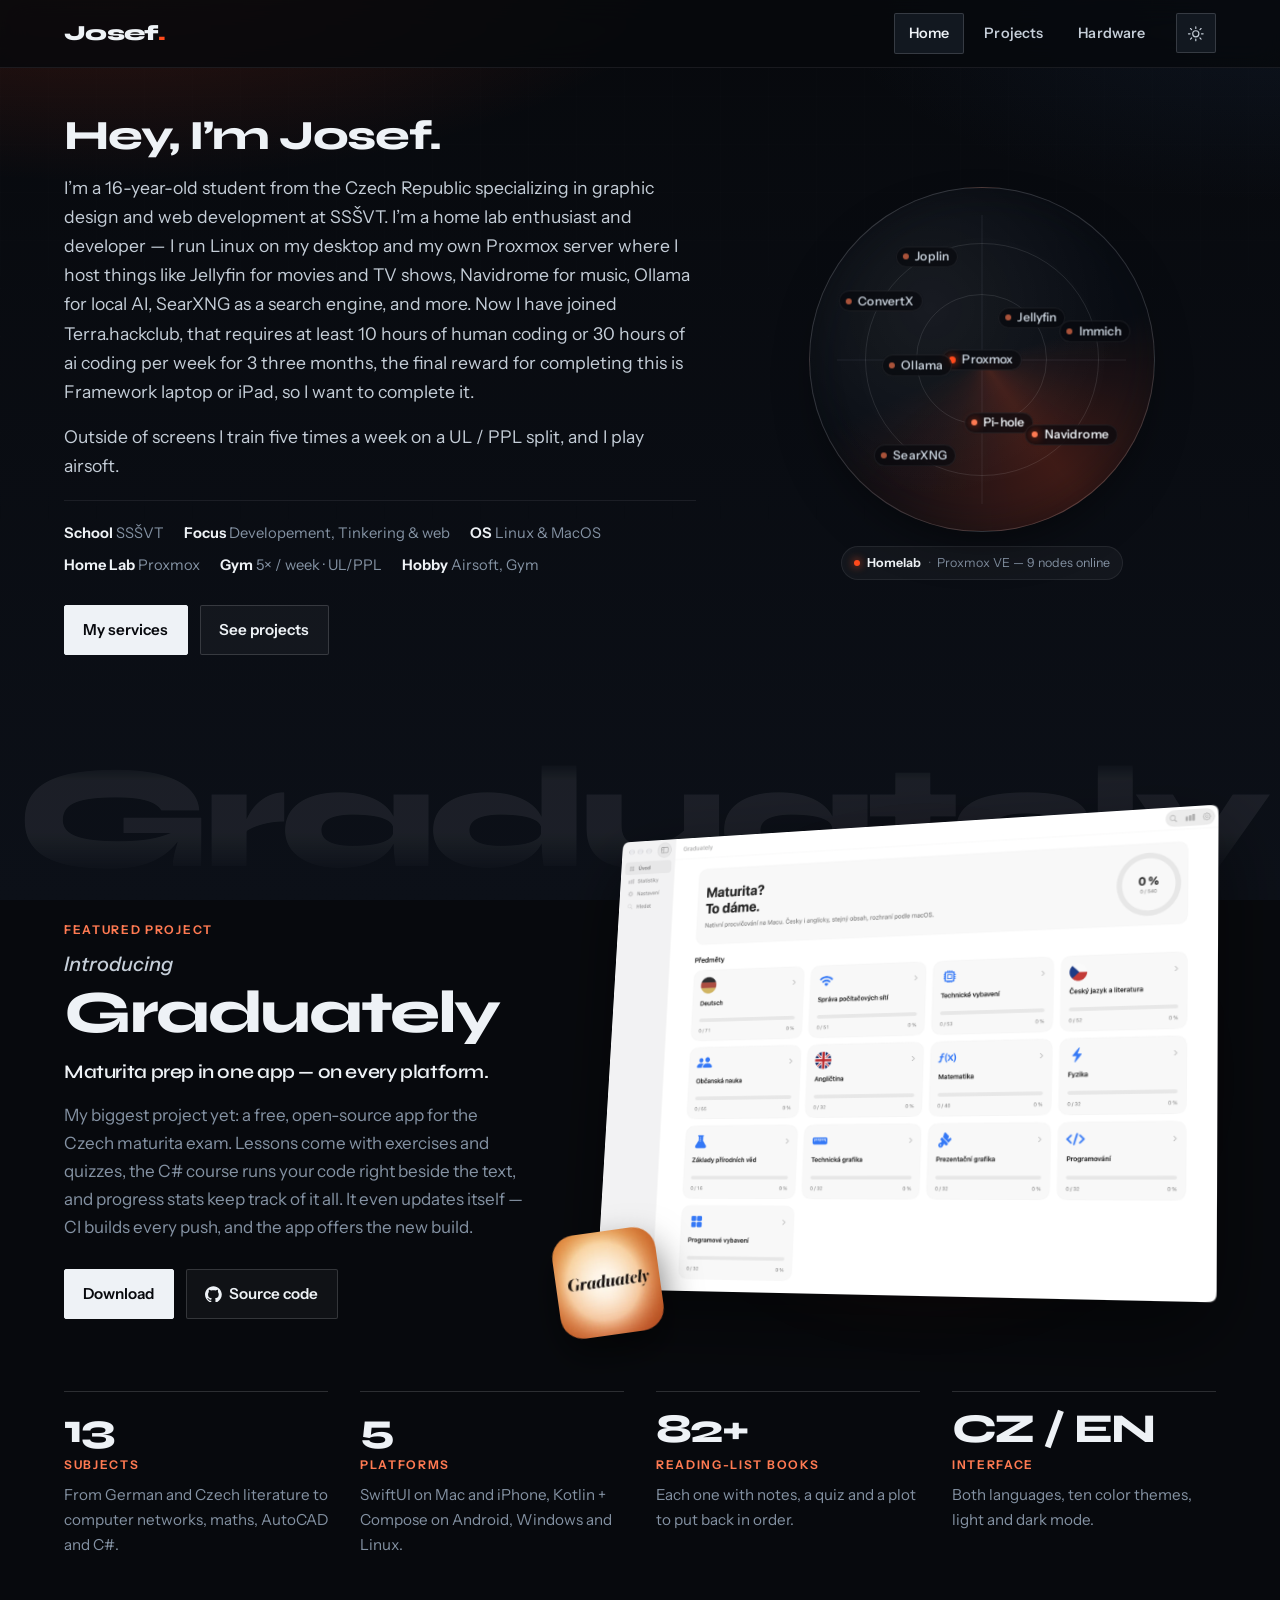
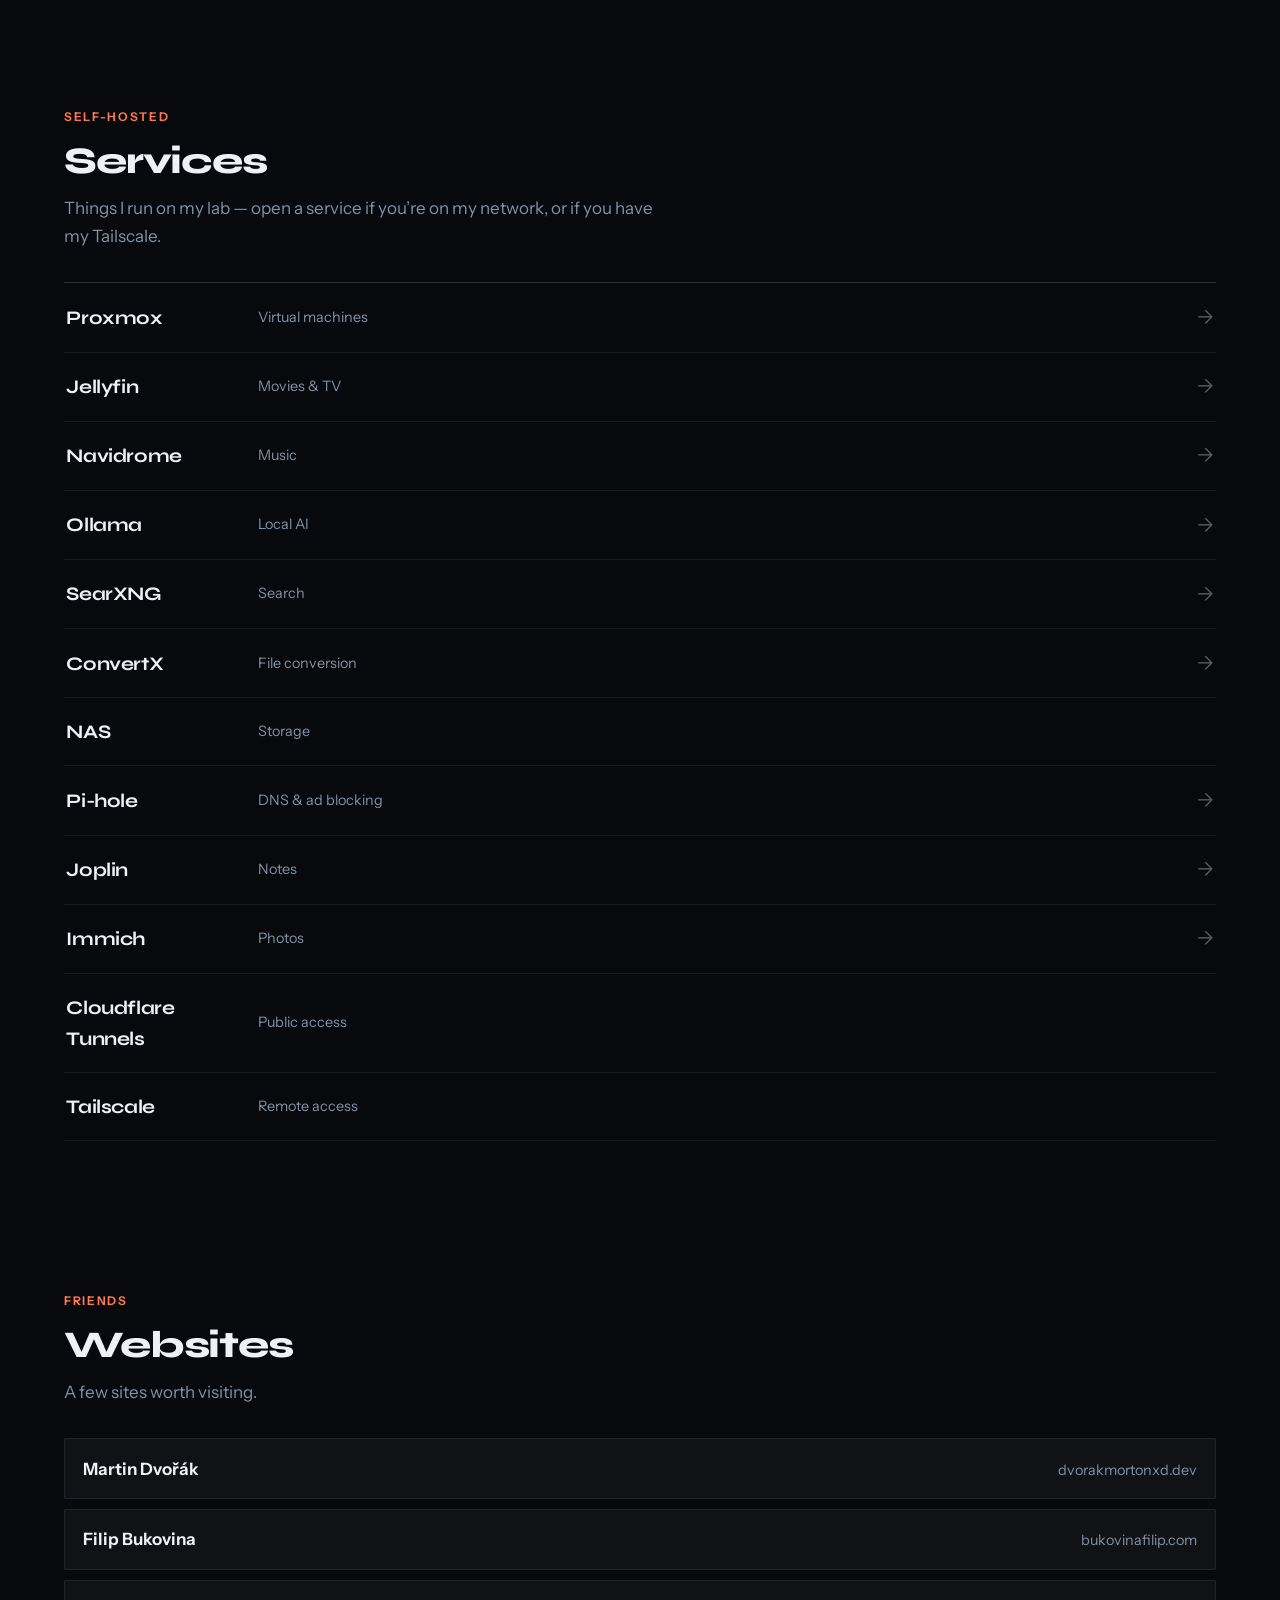
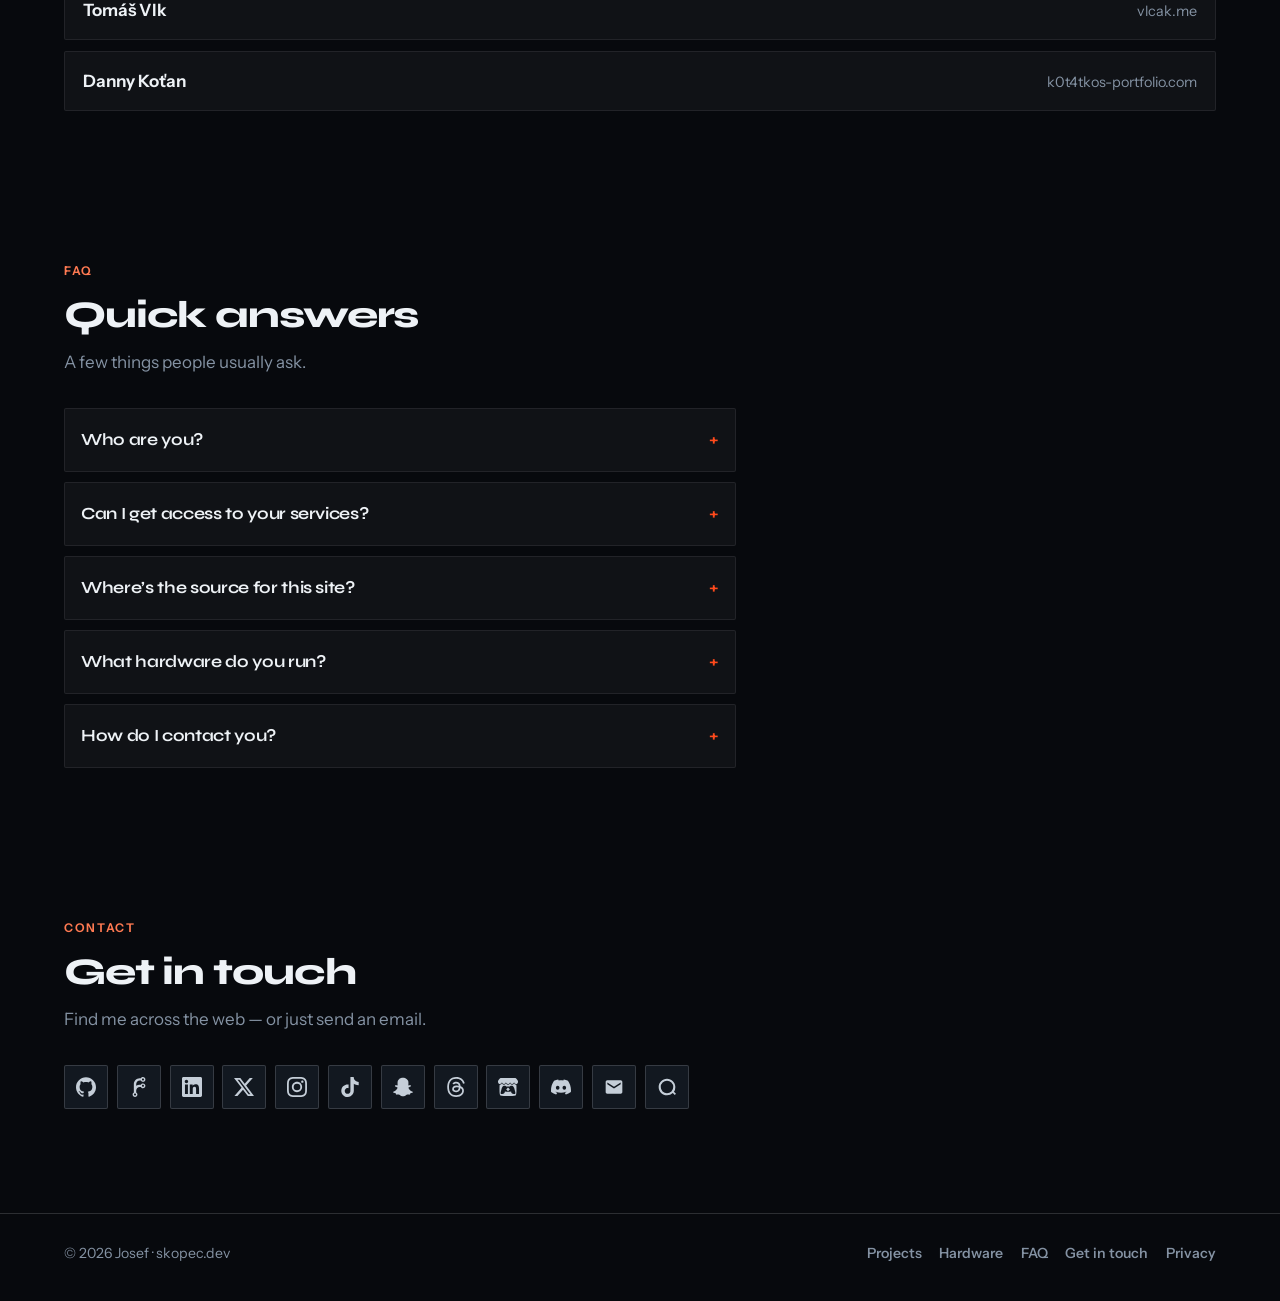
==== index.html @ 61afead1 "Add photos of the main PC and Proxmox server to the Hardware page. Co-authored-by: Cursor <cursorage" ====
<!DOCTYPE html>
<html lang="cs">
<head>
  <meta charset="UTF-8">
  <meta name="viewport" content="width=device-width, initial-scale=1.0">
  <meta name="description" content="Josef Skopec — 16-year-old student from the Czech Republic. Graphic design, web development, and a Proxmox home lab.">
  <title>Josef — portfolio &amp; home lab · skopec.dev</title>
  <link rel="canonical" href="https://skopec.dev/">
  <meta property="og:title" content="Josef — portfolio &amp; home lab">
  <meta property="og:description" content="Student designer &amp; developer from the Czech Republic. Projects, hardware, and self-hosted services.">
  <meta property="og:type" content="website">
  <meta property="og:url" content="https://skopec.dev/">
  <meta property="og:image" content="https://skopec.dev/og-image.jpg">
  <meta property="og:image:alt" content="Josef. — skopec.dev">
  <meta property="og:site_name" content="skopec.dev">
  <meta name="twitter:card" content="summary_large_image">
  <meta name="twitter:title" content="Josef — portfolio &amp; home lab">
  <meta name="twitter:description" content="Student designer &amp; developer from the Czech Republic. Projects, hardware, and self-hosted services.">
  <meta name="twitter:image" content="https://skopec.dev/og-image.jpg">
  <link rel="preconnect" href="https://fonts.googleapis.com">
  <link rel="preconnect" href="https://fonts.gstatic.com" crossorigin>
  <link href="https://fonts.googleapis.com/css2?family=Instrument+Sans:ital,wght@0,400..700;1,400..700&family=Syne:wght@500..800&display=swap" rel="stylesheet">
  <link rel="icon" href="favicon.svg" type="image/svg+xml">
  <link rel="icon" href="favicon-32.png" sizes="32x32" type="image/png">
  <link rel="apple-touch-icon" href="apple-touch-icon.png">
  <meta name="theme-color" content="#07090d">
  <script>
    (function () {
      try {
        document.documentElement.dataset.theme =
          localStorage.getItem("theme") === "light" ? "light" : "dark";
      } catch (error) {
        document.documentElement.dataset.theme = "dark";
      }
    })();
  </script>
  <link rel="stylesheet" href="style.css?v=20261023">
  <script type="application/ld+json">
  {
    "@context": "https://schema.org",
    "@type": "Person",
    "name": "Josef Skopec",
    "url": "https://skopec.dev/",
    "email": "mailto:josef@skopec.dev",
    "jobTitle": "Student — graphic design & web development",
    "affiliation": {
      "@type": "EducationalOrganization",
      "name": "SSŠVT"
    },
    "address": {
      "@type": "PostalAddress",
      "addressCountry": "CZ"
    },
    "sameAs": [
      "https://github.com/pepaskopec-blip",
      "https://www.linkedin.com/in/josef-skopec-69380234b/",
      "https://x.com/ishoot4fun11",
      "https://www.instagram.com/skopcaak1",
      "https://www.tiktok.com/@skopcaak_1",
      "https://www.threads.com/@skopcaak1",
      "https://itch.io/profile/skopcaak",
      "https://quipee.me/u/skopcaak_1"
    ]
  }
  </script>
  <script type="application/ld+json">
  {
    "@context": "https://schema.org",
    "@type": "FAQPage",
    "mainEntity": [
      {
        "@type": "Question",
        "name": "Who are you?",
        "acceptedAnswer": {
          "@type": "Answer",
          "text": "Josef — a 16-year-old student at SSŠVT in the Czech Republic, into graphic design, web development, and home labbing."
        }
      },
      {
        "@type": "Question",
        "name": "Can I get access to your services?",
        "acceptedAnswer": {
          "@type": "Answer",
          "text": "Most *.skopec.dev services are private. If you know me, ask — otherwise they are not open to the public."
        }
      },
      {
        "@type": "Question",
        "name": "Where is the source for this site?",
        "acceptedAnswer": {
          "@type": "Answer",
          "text": "On GitHub: pepaskopec-blip/skopec.dev."
        }
      },
      {
        "@type": "Question",
        "name": "What hardware do you run?",
        "acceptedAnswer": {
          "@type": "Answer",
          "text": "Desktop, MacBook Air M5, a Proxmox Xeon box, and a Redmi Note 11 Pro 5G — full specs on the Hardware page."
        }
      },
      {
        "@type": "Question",
        "name": "How do I contact you?",
        "acceptedAnswer": {
          "@type": "Answer",
          "text": "Email josef@skopec.dev, or use Discord (ishootn4fun) and the other links in Get in touch."
        }
      }
    ]
  }
  </script>
  <script type="application/ld+json">
  {
    "@context": "https://schema.org",
    "@type": "WebSite",
    "name": "skopec.dev",
    "url": "https://skopec.dev/",
    "description": "Josef Skopec — student portfolio: graphic design, web development, and a Proxmox home lab.",
    "inLanguage": "en",
    "author": {
      "@type": "Person",
      "name": "Josef Skopec",
      "url": "https://skopec.dev/"
    }
  }
  </script>
</head>
<body>
  <a class="skip-link" href="#main">Skip to content</a>

  <header class="site-header">
    <div class="nav-inner">
      <a class="brand" href="index.html">Josef<span>.</span></a>
      <ul class="nav-links" id="site-nav">
        <li><a href="index.html" aria-current="page">Home</a></li>
        <li><a href="projects.html">Projects</a></li>
        <li><a href="hardware.html">Hardware</a></li>
      </ul>
      <div class="nav-actions">
        <button class="theme-toggle" type="button" aria-label="Switch to light mode" aria-pressed="false" title="Toggle theme">
          <svg class="icon-sun" viewBox="0 0 24 24" aria-hidden="true">
            <circle cx="12" cy="12" r="4.2"></circle>
            <path d="M12 2.6v2.2M12 19.2v2.2M4.2 12H2M22 12h-2.2M6.3 6.3 4.8 4.8M19.2 19.2l-1.5-1.5M17.7 6.3l1.5-1.5M4.8 19.2l1.5-1.5"></path>
          </svg>
          <svg class="icon-moon" viewBox="0 0 24 24" aria-hidden="true">
            <path d="M20.5 14.3A8.6 8.6 0 0 1 9.7 3.5a8.6 8.6 0 1 0 10.8 10.8Z"></path>
          </svg>
        </button>
        <button class="nav-toggle" type="button" aria-expanded="false" aria-controls="site-nav" aria-label="Open menu">
          <span></span><span></span><span></span>
        </button>
      </div>
    </div>
  </header>

  <main id="main" class="page">
    <section class="hero wrap" id="about" aria-labelledby="about-title">
      <div class="hero-content">
        <h1 id="about-title" class="hero-about-title">Hey, I’m Josef.</h1>
        <p class="about-text">
          I’m a 16-year-old student from the Czech Republic specializing in graphic design and web development at SSŠVT.
          I’m a home lab enthusiast and developer — I run Linux on my desktop and my own Proxmox server where I host things like Jellyfin for movies and TV shows,
          Navidrome for music, Ollama for local AI, SearXNG as a search engine, and more. Now I have joined Terra.hackclub, that requires at least 10 hours of human coding or 30 hours of ai coding per week for 3 three months, the final reward for completing this is Framework laptop or iPad, so I want to complete it.
        </p>
        <p class="about-text">
          Outside of screens I train five times a week on a UL / PPL split, and I play airsoft.
        </p>
        <div class="meta-row">
          <span><strong>School</strong> SSŠVT</span>
          <span><strong>Focus</strong> Developement, Tinkering &amp; web</span>
          <span><strong>OS</strong> Linux & MacOS</span>
          <span><strong>Home Lab</strong> Proxmox</span>
          <span><strong>Gym</strong> 5× / week · UL/PPL</span>
          <span><strong>Hobby</strong> Airsoft, Gym</span>
        </div>
        <div class="hero-actions">
          <a class="btn btn-primary" href="#services">My services</a>
          <a class="btn btn-ghost" href="projects.html">See projects</a>
        </div>
      </div>
      <div class="hero-radar-wrap">
        <div class="hero-radar" data-radar aria-label="Homelab services radar">
          <div class="hero-radar-rings" aria-hidden="true">
            <span></span>
            <span></span>
          </div>
          <a class="radar-node radar-node-core" style="--x: 50%; --y: 50%;" href="https://10.0.0.200:8006" target="_blank" rel="noopener noreferrer"
             data-name="Proxmox" data-role="Virtual machines · 10.0.0.200">
            <span class="radar-dot"></span>
            <span class="radar-label">Proxmox</span>
          </a>
          <a class="radar-node" style="--x: 64.6%; --y: 37.8%;" href="https://jelly.skopec.dev" target="_blank" rel="noopener noreferrer"
             data-name="Jellyfin" data-role="Movies &amp; TV · jelly.skopec.dev">
            <span class="radar-dot"></span>
            <span class="radar-label">Jellyfin</span>
          </a>
          <a class="radar-node" style="--x: 31.1%; --y: 51.7%;" href="http://10.0.0.106:3000" target="_blank" rel="noopener noreferrer"
             data-name="Ollama" data-role="Local AI · 10.0.0.106:3000">
            <span class="radar-dot"></span>
            <span class="radar-label">Ollama</span>
          </a>
          <a class="radar-node" style="--x: 54.9%; --y: 68.4%;" href="http://10.0.0.100/admin" target="_blank" rel="noopener noreferrer"
             data-name="Pi-hole" data-role="DNS &amp; ad blocking · 10.0.0.100">
            <span class="radar-dot"></span>
            <span class="radar-label">Pi-hole</span>
          </a>
          <a class="radar-node" style="--x: 34%; --y: 20%;" href="http://10.0.0.111:22300" target="_blank" rel="noopener noreferrer"
             data-name="Joplin" data-role="Notes · 10.0.0.111:22300">
            <span class="radar-dot"></span>
            <span class="radar-label">Joplin</span>
          </a>
          <a class="radar-node" style="--x: 83%; --y: 41.8%;" href="http://10.0.0.109:2283" target="_blank" rel="noopener noreferrer"
             data-name="Immich" data-role="Photos · 10.0.0.109:2283">
            <span class="radar-dot"></span>
            <span class="radar-label">Immich</span>
          </a>
          <a class="radar-node" style="--x: 76%; --y: 71.9%;" href="http://10.0.0.103:4533" target="_blank" rel="noopener noreferrer"
             data-name="Navidrome" data-role="Music · 10.0.0.103:4533">
            <span class="radar-dot"></span>
            <span class="radar-label">Navidrome</span>
          </a>
          <a class="radar-node" style="--x: 30.5%; --y: 77.9%;" href="http://10.0.0.104:8080" target="_blank" rel="noopener noreferrer"
             data-name="SearXNG" data-role="Search · 10.0.0.104:8080">
            <span class="radar-dot"></span>
            <span class="radar-label">SearXNG</span>
          </a>
          <a class="radar-node" style="--x: 20.6%; --y: 33%;" href="http://10.0.0.107:3000" target="_blank" rel="noopener noreferrer"
             data-name="ConvertX" data-role="File conversion · 10.0.0.107:3000">
            <span class="radar-dot"></span>
            <span class="radar-label">ConvertX</span>
          </a>
        </div>
        <div class="radar-hud" data-radar-hud aria-live="polite">
          <span class="radar-hud-dot" aria-hidden="true"></span>
          <span class="radar-hud-name" data-radar-name>Homelab</span>
          <span class="radar-hud-sep" aria-hidden="true">·</span>
          <span class="radar-hud-role" data-radar-role>Proxmox VE — 9 nodes online</span>
        </div>
      </div>
    </section>

    <section class="section feature" id="graduately" aria-labelledby="graduately-title">
      <div class="wrap reveal">
        <p class="feature-backdrop" aria-hidden="true">Graduately</p>
        <div class="feature-grid">
          <div class="feature-copy">
            <p class="section-label">Featured project</p>
            <h2 id="graduately-title" class="feature-title">
              <span class="feature-kicker">Introducing</span>
              Graduately
            </h2>
            <p class="feature-tagline">Maturita prep in one app — on every platform.</p>
            <p class="feature-text">
              My biggest project yet: a free, open-source app for the Czech maturita exam. Lessons come with exercises and quizzes,
              the C# course runs your code right beside the text, and progress stats keep track of it all.
              It even updates itself — CI builds every push, and the app offers the new build.
            </p>
            <div class="feature-actions">
              <a class="btn btn-primary" href="https://github.com/pepaskopec-blip/Graduately#install" target="_blank" rel="noopener noreferrer">Download</a>
              <a class="btn btn-ghost" href="https://github.com/pepaskopec-blip/Graduately" target="_blank" rel="noopener noreferrer">
                <svg viewBox="0 0 24 24" aria-hidden="true"><path d="M12 .297c-6.63 0-12 5.373-12 12 0 5.303 3.438 9.8 8.205 11.385.6.113.82-.258.82-.577 0-.285-.01-1.04-.015-2.04-3.338.724-4.042-1.61-4.042-1.61C4.422 18.07 3.633 17.7 3.633 17.7c-1.087-.744.084-.729.084-.729 1.205.084 1.838 1.236 1.838 1.236 1.07 1.835 2.809 1.305 3.495.998.108-.776.417-1.305.76-1.605-2.665-.3-5.466-1.332-5.466-5.93 0-1.31.465-2.38 1.235-3.22-.135-.303-.54-1.523.105-3.176 0 0 1.005-.322 3.3 1.23.96-.267 1.98-.399 3-.405 1.02.006 2.04.138 3 .405 2.28-1.552 3.285-1.23 3.285-1.23.645 1.653.24 2.873.12 3.176.765.84 1.23 1.91 1.23 3.22 0 4.61-2.805 5.625-5.475 5.92.42.36.81 1.096.81 2.22 0 1.606-.015 2.896-.015 3.286 0 .315.21.69.825.57C20.565 22.092 24 17.592 24 12.297c0-6.627-5.373-12-12-12"/></svg>
                Source code
              </a>
            </div>
          </div>
          <div class="feature-media">
            <img class="feature-window" src="graduately-home.webp" width="1600" height="1199" loading="lazy" decoding="async"
              alt="The Graduately welcome screen on a Mac, with overall progress and the grid of subjects.">
            <img class="feature-icon" src="graduately-icon.webp" width="256" height="256" loading="lazy" decoding="async" alt="">
          </div>
        </div>
        <ul class="feature-stats">
          <li>
            <h3><strong>13</strong> subjects</h3>
            <p>From German and Czech literature to computer networks, maths, AutoCAD and C#.</p>
          </li>
          <li>
            <h3><strong>5</strong> platforms</h3>
            <p>SwiftUI on Mac and iPhone, Kotlin + Compose on Android, Windows and Linux.</p>
          </li>
          <li>
            <h3><strong>82+</strong> reading-list books</h3>
            <p>Each one with notes, a quiz and a plot to put back in order.</p>
          </li>
          <li>
            <h3><strong>CZ / EN</strong> interface</h3>
            <p>Both languages, ten color themes, light and dark mode.</p>
          </li>
        </ul>
      </div>
    </section>

    <section class="section" id="services" aria-labelledby="services-title">
      <div class="wrap reveal">
        <p class="section-label">Self-hosted</p>
        <h2 id="services-title">Services</h2>
        <p class="section-lead">Things I run on my lab — open a service if you’re on my network, or if you have my Tailscale.</p>
        <ul class="service-list">
          <li>
            <a href="https://10.0.0.200:8006" target="_blank" rel="noopener noreferrer">
              <span class="service-name">Proxmox</span>
              <span class="service-host">Virtual machines</span>
              <span class="service-arrow" aria-hidden="true">→</span>
            </a>
          </li>
          <li>
            <a href="https://jelly.skopec.dev" target="_blank" rel="noopener noreferrer">
              <span class="service-name">Jellyfin</span>
              <span class="service-host">Movies &amp; TV</span>
              <span class="service-arrow" aria-hidden="true">→</span>
            </a>
          </li>
          <li>
            <a href="http://10.0.0.103:4533" target="_blank" rel="noopener noreferrer">
              <span class="service-name">Navidrome</span>
              <span class="service-host">Music</span>
              <span class="service-arrow" aria-hidden="true">→</span>
            </a>
          </li>
          <li>
            <a href="http://10.0.0.106:3000" target="_blank" rel="noopener noreferrer">
              <span class="service-name">Ollama</span>
              <span class="service-host">Local AI</span>
              <span class="service-arrow" aria-hidden="true">→</span>
            </a>
          </li>
          <li>
            <a href="http://10.0.0.104:8080" target="_blank" rel="noopener noreferrer">
              <span class="service-name">SearXNG</span>
              <span class="service-host">Search</span>
              <span class="service-arrow" aria-hidden="true">→</span>
            </a>
          </li>
          <li>
            <a href="http://10.0.0.107:3000" target="_blank" rel="noopener noreferrer">
              <span class="service-name">ConvertX</span>
              <span class="service-host">File conversion</span>
              <span class="service-arrow" aria-hidden="true">→</span>
            </a>
          </li>
          <li>
            <div class="service-item">
              <span class="service-name">NAS</span>
              <span class="service-host">Storage</span>
            </div>
          </li>
          <li>
            <a href="http://10.0.0.100/admin" target="_blank" rel="noopener noreferrer">
              <span class="service-name">Pi-hole</span>
              <span class="service-host">DNS &amp; ad blocking</span>
              <span class="service-arrow" aria-hidden="true">→</span>
            </a>
          </li>
          <li>
            <a href="http://10.0.0.111:22300" target="_blank" rel="noopener noreferrer">
              <span class="service-name">Joplin</span>
              <span class="service-host">Notes</span>
              <span class="service-arrow" aria-hidden="true">→</span>
            </a>
          </li>
          <li>
            <a href="http://10.0.0.109:2283" target="_blank" rel="noopener noreferrer">
              <span class="service-name">Immich</span>
              <span class="service-host">Photos</span>
              <span class="service-arrow" aria-hidden="true">→</span>
            </a>
          </li>
          <li>
            <div class="service-item">
              <span class="service-name">Cloudflare Tunnels</span>
              <span class="service-host">Public access</span>
            </div>
          </li>
          <li>
            <div class="service-item">
              <span class="service-name">Tailscale</span>
              <span class="service-host">Remote access</span>
            </div>
          </li>
        </ul>
      </div>
    </section>

    <section class="section" id="friends" aria-labelledby="friends-title">
      <div class="wrap reveal">
        <p class="section-label">Friends</p>
        <h2 id="friends-title">Websites</h2>
        <p class="section-lead">A few sites worth visiting.</p>
        <ul class="friend-list">
          <li>
            <a href="https://dvorakmortonxd.dev" target="_blank" rel="noopener noreferrer">
              <span class="friend-name">Martin Dvořák</span>
              <span class="friend-url">dvorakmortonxd.dev</span>
            </a>
          </li>
          <li>
            <a href="https://bukovinafilip.com" target="_blank" rel="noopener noreferrer">
              <span class="friend-name">Filip Bukovina</span>
              <span class="friend-url">bukovinafilip.com</span>
            </a>
          </li>
          <li>
            <a href="https://vlcak.me" target="_blank" rel="noopener noreferrer">
              <span class="friend-name">Tomáš Vlk</span>
              <span class="friend-url">vlcak.me</span>
            </a>
          </li>
          <li>
            <a href="https://k0t4tkos-portfolio.com" target="_blank" rel="noopener noreferrer">
              <span class="friend-name">Danny Koťan</span>
              <span class="friend-url">k0t4tkos-portfolio.com</span>
            </a>
          </li>
        </ul>
      </div>
    </section>

    <section class="section" id="faq" aria-labelledby="faq-title">
      <div class="wrap reveal">
        <p class="section-label">FAQ</p>
        <h2 id="faq-title">Quick answers</h2>
        <p class="section-lead">A few things people usually ask.</p>
        <div class="faq-list">
          <details class="faq-item">
            <summary>Who are you?</summary>
            <p>Josef — a 16-year-old student at SSŠVT in the Czech Republic, into graphic design, web development, and home labbing.</p>
          </details>
          <details class="faq-item">
            <summary>Can I get access to your services?</summary>
            <p>Most *.skopec.dev services are private. If you know me, ask — otherwise they’re not open to the public.</p>
          </details>
          <details class="faq-item">
            <summary>Where’s the source for this site?</summary>
            <p>On GitHub: <a href="https://github.com/pepaskopec-blip/skopec.dev" target="_blank" rel="noopener noreferrer">skopec.dev</a>.</p>
          </details>
          <details class="faq-item">
            <summary>What hardware do you run?</summary>
            <p>Desktop, MacBook Air M5, a Proxmox Xeon box, and a Redmi Note 11 Pro 5G — full specs on the <a href="hardware.html">Hardware</a> page.</p>
          </details>
          <details class="faq-item">
            <summary>How do I contact you?</summary>
            <p>Email <a href="mailto:josef@skopec.dev">josef@skopec.dev</a>, or use Discord (<strong>ishootn4fun</strong>) and the other links in <a href="#connect">Get in touch</a>.</p>
          </details>
        </div>
      </div>
    </section>

    <section class="section" id="connect" aria-labelledby="connect-title">
      <div class="wrap reveal">
        <p class="section-label">Contact</p>
        <h2 id="connect-title">Get in touch</h2>
        <p class="section-lead">Find me across the web — or just send an email.</p>
        <div class="social-row" aria-label="Social links">
          <a class="social-link" href="https://github.com/pepaskopec-blip" target="_blank" rel="noopener noreferrer" aria-label="GitHub" title="GitHub">
            <svg viewBox="0 0 24 24" aria-hidden="true"><path d="M12 .297c-6.63 0-12 5.373-12 12 0 5.303 3.438 9.8 8.205 11.385.6.113.82-.258.82-.577 0-.285-.01-1.04-.015-2.04-3.338.724-4.042-1.61-4.042-1.61C4.422 18.07 3.633 17.7 3.633 17.7c-1.087-.744.084-.729.084-.729 1.205.084 1.838 1.236 1.838 1.236 1.07 1.835 2.809 1.305 3.495.998.108-.776.417-1.305.76-1.605-2.665-.3-5.466-1.332-5.466-5.93 0-1.31.465-2.38 1.235-3.22-.135-.303-.54-1.523.105-3.176 0 0 1.005-.322 3.3 1.23.96-.267 1.98-.399 3-.405 1.02.006 2.04.138 3 .405 2.28-1.552 3.285-1.23 3.285-1.23.645 1.653.24 2.873.12 3.176.765.84 1.23 1.91 1.23 3.22 0 4.61-2.805 5.625-5.475 5.92.42.36.81 1.096.81 2.22 0 1.606-.015 2.896-.015 3.286 0 .315.21.69.825.57C20.565 22.092 24 17.592 24 12.297c0-6.627-5.373-12-12-12"/></svg>
          </a>
          <a class="social-link" href="https://git.dvorakmortonxd.dev/skopcak" target="_blank" rel="noopener noreferrer" aria-label="Forgejo" title="Forgejo">
            <svg viewBox="0 0 24 24" aria-hidden="true"><path d="M16.7773 0c1.6018 0 2.9004 1.2986 2.9004 2.9005s-1.2986 2.9004-2.9004 2.9004c-1.0854 0-2.0315-.596-2.5288-1.4787H12.91c-2.3322 0-4.2272 1.8718-4.2649 4.195l-.0007 2.1175a7.0759 7.0759 0 0 1 4.148-1.4205l.1176-.001 1.3385.0002c.4973-.8827 1.4434-1.4788 2.5288-1.4788 1.6018 0 2.9004 1.2986 2.9004 2.9005s-1.2986 2.9004-2.9004 2.9004c-1.0854 0-2.0315-.596-2.5288-1.4787H12.91c-2.3322 0-4.2272 1.8718-4.2649 4.195l-.0007 2.319c.8827.4973 1.4788 1.4434 1.4788 2.5287 0 1.602-1.2986 2.9005-2.9005 2.9005-1.6018 0-2.9004-1.2986-2.9004-2.9005 0-1.0853.596-2.0314 1.4788-2.5287l-.0002-9.9831c0-3.887 3.1195-7.0453 6.9915-7.108l.1176-.001h1.3385C14.7458.5962 15.692 0 16.7773 0ZM7.2227 19.9052c-.6596 0-1.1943.5347-1.1943 1.1943s.5347 1.1943 1.1943 1.1943 1.1944-.5347 1.1944-1.1943-.5348-1.1943-1.1944-1.1943Zm9.5546-10.4644c-.6596 0-1.1944.5347-1.1944 1.1943s.5348 1.1943 1.1944 1.1943c.6596 0 1.1943-.5347 1.1943-1.1943s-.5347-1.1943-1.1943-1.1943Zm0-7.7346c-.6596 0-1.1944.5347-1.1944 1.1943s.5348 1.1943 1.1944 1.1943c.6596 0 1.1943-.5347 1.1943-1.1943s-.5347-1.1943-1.1943-1.1943Z"/></svg>
          </a>
          <a class="social-link" href="https://www.linkedin.com/in/josef-skopec-69380234b/" target="_blank" rel="noopener noreferrer" aria-label="LinkedIn" title="LinkedIn">
            <svg viewBox="0 0 24 24" aria-hidden="true"><path d="M20.447 20.452h-3.554v-5.569c0-1.328-.027-3.037-1.852-3.037-1.853 0-2.136 1.445-2.136 2.939v5.667H9.351V9h3.414v1.561h.046c.477-.9 1.637-1.85 3.37-1.85 3.601 0 4.267 2.37 4.267 5.455v6.286zM5.337 7.433c-1.144 0-2.063-.926-2.063-2.065 0-1.138.92-2.063 2.063-2.063 1.14 0 2.064.925 2.064 2.063 0 1.139-.925 2.065-2.064 2.065zm1.782 13.019H3.555V9h3.564v11.452zM22.225 0H1.771C.792 0 0 .774 0 1.729v20.542C0 23.227.792 24 1.771 24h20.451C23.2 24 24 23.227 24 22.271V1.729C24 .774 23.2 0 22.222 0h.003z"/></svg>
          </a>
          <a class="social-link" href="https://x.com/ishoot4fun11" target="_blank" rel="noopener noreferrer" aria-label="X" title="X">
            <svg viewBox="0 0 24 24" aria-hidden="true"><path d="M18.901 1.153h3.68l-8.04 9.19L24 22.846h-7.406l-5.8-7.584-6.638 7.584H.474l8.6-9.83L0 1.154h7.594l5.243 6.932ZM17.61 20.644h2.039L6.486 3.24H4.298Z"/></svg>
          </a>
          <a class="social-link" href="https://www.instagram.com/skopcaak1" target="_blank" rel="noopener noreferrer" aria-label="Instagram" title="Instagram">
            <svg viewBox="0 0 24 24" aria-hidden="true"><path d="M7.0301.084c-1.2768.0602-2.1487.264-2.911.5634-.7888.3075-1.4575.72-2.1228 1.3877-.6652.6677-1.075 1.3368-1.3802 2.127-.2954.7638-.4956 1.6365-.552 2.914-.0564 1.2775-.0689 1.6882-.0626 4.947.0062 3.2586.0206 3.6671.0825 4.9473.061 1.2765.264 2.1482.5635 2.9107.308.7889.72 1.4573 1.388 2.1228.6679.6655 1.3365 1.0743 2.1285 1.38.7632.295 1.6361.4961 2.9134.552 1.2773.056 1.6884.069 4.9462.0627 3.2578-.0062 3.668-.0207 4.9478-.0814 1.28-.0607 2.147-.2652 2.9098-.5633.7889-.3086 1.4578-.72 2.1228-1.3881.665-.6682 1.0745-1.3378 1.3795-2.1284.2957-.7632.4966-1.636.552-2.9124.056-1.2809.0692-1.6898.063-4.948-.0063-3.2583-.021-3.6668-.0817-4.9465-.0607-1.2797-.264-2.1487-.5633-2.9117-.3084-.7889-.72-1.4568-1.3876-2.1228C21.2982 1.33 20.628.9208 19.8378.6165 19.074.321 18.2017.1197 16.9244.0645 15.6471.0093 15.236-.005 11.977.0014 8.718.0076 8.31.0215 7.0301.0839m.1402 21.6932c-1.17-.0509-1.8053-.2453-2.2287-.408-.5606-.216-.96-.4771-1.3819-.895-.422-.4178-.6811-.8186-.9-1.378-.1644-.4234-.3624-1.058-.4171-2.228-.0595-1.2645-.072-1.6442-.079-4.848-.007-3.2037.0053-3.583.0607-4.848.05-1.169.2456-1.805.408-2.2282.216-.5613.4762-.96.895-1.3816.4188-.4217.8184-.6814 1.3783-.9003.423-.1651 1.0575-.3614 2.227-.4171 1.2655-.06 1.6447-.072 4.848-.079 3.2033-.007 3.5835.005 4.8495.0608 1.169.0508 1.8053.2445 2.228.408.5608.216.96.4754 1.3816.895.4217.4194.6816.8176.9005 1.3787.1653.4217.3617 1.056.4169 2.2263.0602 1.2655.0739 1.645.0796 4.848.0058 3.203-.0055 3.5834-.061 4.848-.051 1.17-.245 1.8055-.408 2.2294-.216.5604-.4763.96-.8954 1.3814-.419.4215-.8181.6811-1.3783.9-.4224.1649-1.0577.3617-2.2262.4174-1.2656.0595-1.6448.072-4.8493.079-3.2045.007-3.5825-.006-4.848-.0608M16.953 5.5864A1.44 1.44 0 1 0 18.39 4.144a1.44 1.44 0 0 0-1.437 1.4424M5.8385 12.012c.0067 3.4032 2.7706 6.1557 6.173 6.1493 3.4026-.0065 6.157-2.7701 6.1506-6.1733-.0065-3.4032-2.771-6.1565-6.174-6.1498-3.403.0067-6.156 2.771-6.1496 6.1738M8 12.0077a4 4 0 1 1 4.008 3.9921A3.9996 3.9996 0 0 1 8 12.0077"/></svg>
          </a>
          <a class="social-link" href="https://www.tiktok.com/@skopcaak_1" target="_blank" rel="noopener noreferrer" aria-label="TikTok" title="TikTok">
            <svg viewBox="0 0 24 24" aria-hidden="true"><path d="M12.525.02c1.31-.02 2.61-.01 3.91-.02.08 1.53.63 3.09 1.75 4.17 1.12 1.11 2.7 1.62 4.24 1.79v4.03c-1.44-.05-2.89-.35-4.2-.97-.57-.26-1.1-.59-1.62-.93-.01 2.92.01 5.84-.02 8.75-.08 1.4-.54 2.79-1.35 3.94-1.31 1.92-3.58 3.17-5.91 3.21-1.43.08-2.86-.31-4.08-1.03-2.02-1.19-3.44-3.37-3.65-5.71-.02-.5-.03-1-.01-1.49.18-1.9 1.12-3.72 2.58-4.96 1.66-1.44 3.98-2.13 6.15-1.72.02 1.48-.04 2.96-.04 4.44-.99-.32-2.15-.23-3.02.37-.63.41-1.11 1.04-1.36 1.75-.21.51-.15 1.07-.14 1.61.24 1.64 1.82 3.02 3.5 2.87 1.12-.01 2.19-.66 2.77-1.61.19-.33.4-.67.41-1.06.1-1.79.06-3.57.07-5.36.01-4.03-.01-8.05.02-12.07z"/></svg>
          </a>
          <a class="social-link" href="https://www.snapchat.com/add/skopcaak?share_id=xwTiIsZlpos&amp;locale=en-US" target="_blank" rel="noopener noreferrer" aria-label="Snapchat" title="Snapchat">
            <svg viewBox="0 0 24 24" aria-hidden="true"><path d="M12.206.793c.99 0 4.347.276 5.93 3.821.529 1.193.403 3.219.299 4.847l-.003.06c-.012.18-.022.345-.03.51.075.045.203.09.401.09.3-.016.659-.12 1.033-.301.165-.088.344-.104.464-.104.182 0 .359.029.509.09.45.149.734.479.734.838.015.449-.39.839-1.213 1.168-.089.029-.209.075-.344.119-.45.135-1.139.36-1.333.81-.09.224-.061.524.12.868l.015.015c.06.136 1.526 3.475 4.791 4.014.255.044.435.27.42.509 0 .075-.015.149-.045.225-.24.569-1.273.988-3.146 1.271-.059.091-.12.375-.164.57-.029.179-.074.36-.134.553-.076.271-.27.405-.555.405h-.03c-.135 0-.313-.031-.538-.074-.36-.075-.765-.135-1.273-.135-.3 0-.599.015-.913.074-.6.104-1.123.464-1.723.884-.853.599-1.826 1.288-3.294 1.288-.06 0-.119-.015-.18-.015h-.149c-1.468 0-2.427-.675-3.279-1.288-.599-.42-1.107-.779-1.707-.884-.314-.045-.629-.074-.928-.074-.54 0-.958.089-1.272.149-.211.043-.391.074-.54.074-.374 0-.523-.224-.583-.42-.061-.192-.09-.389-.135-.567-.046-.181-.105-.494-.166-.57-1.918-.222-2.95-.642-3.189-1.226-.031-.063-.052-.15-.055-.225-.015-.243.165-.465.42-.509 3.264-.54 4.73-3.879 4.791-4.02l.016-.029c.18-.345.224-.645.119-.869-.195-.434-.884-.658-1.332-.809-.121-.029-.24-.074-.346-.119-1.107-.435-1.257-.93-1.197-1.273.09-.479.674-.793 1.168-.793.146 0 .27.029.383.074.42.194.789.3 1.104.3.234 0 .384-.06.465-.105l-.046-.569c-.098-1.626-.225-3.651.307-4.837C7.392 1.077 10.739.807 11.727.807l.419-.015h.06z"/></svg>
          </a>
          <a class="social-link" href="https://www.threads.com/@skopcaak1" target="_blank" rel="noopener noreferrer" aria-label="Threads" title="Threads">
            <svg viewBox="0 0 24 24" aria-hidden="true"><path d="M12.186 24h-.007c-3.581-.024-6.334-1.205-8.184-3.509C2.35 18.44 1.5 15.586 1.472 12.01v-.017c.03-3.579.879-6.43 2.525-8.482C5.845 1.205 8.6.024 12.18 0h.014c2.746.02 5.043.725 6.826 2.098 1.677 1.29 2.858 3.13 3.509 5.467l-2.04.569c-1.104-3.96-3.898-5.984-8.304-6.015-2.91.022-5.11.936-6.54 2.717C4.307 6.504 3.616 8.914 3.589 12c.027 3.086.718 5.496 2.057 7.164 1.43 1.783 3.631 2.698 6.54 2.717 2.623-.02 4.358-.631 5.8-2.045 1.647-1.613 1.618-3.593 1.09-4.798-.31-.71-.873-1.3-1.634-1.75-.192 1.352-.622 2.446-1.284 3.272-.886 1.102-2.14 1.704-3.73 1.79-1.202.065-2.361-.218-3.259-.801-1.063-.689-1.685-1.74-1.752-2.964-.065-1.19.408-2.285 1.33-3.082.88-.76 2.119-1.207 3.583-1.291a13.853 13.853 0 0 1 3.02.142c-.126-.742-.375-1.332-.75-1.757-.513-.586-1.308-.883-2.359-.89h-.029c-.844 0-1.992.232-2.721 1.32L7.734 7.847c.98-1.454 2.568-2.256 4.478-2.256h.044c3.194.02 5.097 1.975 5.287 5.388.108.046.216.094.321.142 1.49.7 2.58 1.761 3.154 3.07.797 1.82.871 4.79-1.548 7.158-1.85 1.81-4.094 2.628-7.277 2.65Zm1.003-11.69c-.242 0-.487.007-.739.021-1.836.103-2.98.946-2.916 2.143.067 1.256 1.452 1.839 2.784 1.767 1.224-.065 2.818-.543 3.086-3.71a10.5 10.5 0 0 0-2.215-.221z"/></svg>
          </a>
          <a class="social-link" href="https://itch.io/profile/skopcaak" target="_blank" rel="noopener noreferrer" aria-label="itch.io" title="itch.io">
            <svg viewBox="0 0 24 24" aria-hidden="true"><path d="M3.13 1.338C2.08 1.96.02 4.328 0 4.95v1.03c0 1.303 1.22 2.45 2.325 2.45 1.33 0 2.436-1.102 2.436-2.41 0 1.308 1.07 2.41 2.4 2.41 1.328 0 2.362-1.102 2.362-2.41 0 1.308 1.137 2.41 2.466 2.41h.024c1.33 0 2.466-1.102 2.466-2.41 0 1.308 1.034 2.41 2.363 2.41 1.33 0 2.4-1.102 2.4-2.41 0 1.308 1.106 2.41 2.435 2.41C22.78 8.43 24 7.282 24 5.98V4.95c-.02-.62-2.082-2.99-3.13-3.612-3.253-.114-5.508-.134-8.87-.133-3.362 0-7.945.053-8.87.133zm6.376 6.477a2.74 2.74 0 0 1-.468.602c-.5.49-1.19.795-1.947.795a2.786 2.786 0 0 1-1.95-.795c-.182-.178-.32-.37-.446-.59-.127.222-.303.412-.486.59a2.788 2.788 0 0 1-1.95.795c-.092 0-.187-.025-.264-.052-.107 1.113-.152 2.176-.168 2.95v.005l-.006 1.167c.02 2.334-.23 7.564 1.03 8.85 1.952.454 5.545.662 9.15.663 3.605 0 7.198-.21 9.15-.664 1.26-1.284 1.01-6.514 1.03-8.848l-.006-1.167v-.004c-.016-.775-.06-1.838-.168-2.95-.077.026-.172.052-.263.052a2.788 2.788 0 0 1-1.95-.795c-.184-.178-.36-.368-.486-.59-.127.22-.265.412-.447.59a2.786 2.786 0 0 1-1.95.794c-.76 0-1.446-.303-1.948-.793a2.74 2.74 0 0 1-.468-.602 2.738 2.738 0 0 1-.463.602 2.787 2.787 0 0 1-1.95.794h-.16a2.787 2.787 0 0 1-1.95-.793 2.738 2.738 0 0 1-.464-.602zm-2.004 2.59v.002c.795.002 1.5 0 2.373.953.687-.072 1.406-.108 2.125-.107.72 0 1.438.035 2.125.107.873-.953 1.578-.95 2.372-.953.376 0 1.876 0 2.92 2.934l1.123 4.028c.832 2.995-.266 3.068-1.636 3.07-2.03-.075-3.156-1.55-3.156-3.025-1.124.184-2.436.276-3.748.277-1.312 0-2.624-.093-3.748-.277 0 1.475-1.125 2.95-3.156 3.026-1.37-.004-2.468-.077-1.636-3.072l1.122-4.027c1.045-2.934 2.545-2.934 2.92-2.934zM12 12.714c-.002.002-2.14 1.964-2.523 2.662l1.4-.056v1.22c0 .056.56.033 1.123.007.562.026 1.124.05 1.124-.008v-1.22l1.4.055C14.138 14.677 12 12.713 12 12.713z"/></svg>
          </a>
          <a class="social-link" href="https://discord.com/app" target="_blank" rel="noopener noreferrer" aria-label="Discord: ishootn4fun" title="Discord: ishootn4fun">
            <svg viewBox="0 0 24 24" aria-hidden="true"><path d="M20.317 4.3698a19.7913 19.7913 0 00-4.8851-1.5152.0741.0741 0 00-.0785.0371c-.211.3753-.4447.8648-.6083 1.2495-1.8447-.2762-3.68-.2762-5.4868 0-.1636-.3933-.4058-.8742-.6177-1.2495a.077.077 0 00-.0785-.037 19.7363 19.7363 0 00-4.8852 1.515.0699.0699 0 00-.0321.0277C.5334 9.0458-.319 13.5799.0992 18.0578a.0824.0824 0 00.0312.0561c2.0528 1.5076 4.0413 2.4228 5.9929 3.0294a.0777.0777 0 00.0842-.0276c.4616-.6304.8731-1.2952 1.226-1.9942a.076.076 0 00-.0416-.1057c-.6528-.2476-1.2743-.5495-1.8722-.8923a.077.077 0 01-.0076-.1277c.1258-.0943.2517-.1923.3718-.2914a.0743.0743 0 01.0776-.0105c3.9278 1.7933 8.18 1.7933 12.0614 0a.0739.0739 0 01.0785.0095c.1202.099.246.1981.3728.2924a.077.077 0 01-.0066.1276 12.2986 12.2986 0 01-1.873.8914.0766.0766 0 00-.0407.1067c.3604.698.7719 1.3628 1.225 1.9932a.076.076 0 00.0842.0286c1.961-.6067 3.9495-1.5219 6.0023-3.0294a.077.077 0 00.0313-.0552c.5004-5.177-.8382-9.6739-3.5485-13.6604a.061.061 0 00-.0312-.0286zM8.02 15.3312c-1.1825 0-2.1569-1.0857-2.1569-2.419 0-1.3332.9555-2.4189 2.157-2.4189 1.2108 0 2.1757 1.0952 2.1568 2.419 0 1.3332-.9555 2.4189-2.1569 2.4189zm7.9748 0c-1.1825 0-2.1569-1.0857-2.1569-2.419 0-1.3332.9554-2.4189 2.1569-2.4189 1.2108 0 2.1757 1.0952 2.1568 2.419 0 1.3332-.946 2.4189-2.1568 2.4189Z"/></svg>
          </a>
          <a class="social-link" href="mailto:josef@skopec.dev" aria-label="Email josef@skopec.dev" title="josef@skopec.dev">
            <svg viewBox="0 0 24 24" aria-hidden="true"><path d="M20 4H4c-1.1 0-2 .9-2 2v12c0 1.1.9 2 2 2h16c1.1 0 2-.9 2-2V6c0-1.1-.9-2-2-2zm0 4.7L12 13.75 4 8.7V6.55l8 5.05 8-5.05V8.7z"/></svg>
          </a>
          <a class="social-link" href="https://quipee.me/u/skopcaak_1" target="_blank" rel="noopener noreferrer" aria-label="Quipee" title="Quipee">
            <svg viewBox="0 0 24 24" aria-hidden="true"><path fill-rule="evenodd" d="M12 2C6.477 2 2 6.477 2 12s4.477 10 10 10a9.96 9.96 0 0 0 6.928-2.778l2.425 2.425 1.414-1.414-2.425-2.425A9.96 9.96 0 0 0 22 12c0-5.523-4.477-10-10-10Zm0 2.5a7.5 7.5 0 1 1 0 15 7.5 7.5 0 0 1 0-15Z"/></svg>
          </a>
        </div>
      </div>
    </section>
  </main>

  <footer class="site-footer">
    <div class="footer-inner">
      <span>© <span data-year></span> Josef · skopec.dev</span>
      <nav class="footer-links" aria-label="Footer">
        <a href="projects.html">Projects</a>
        <a href="hardware.html">Hardware</a>
        <a href="#faq">FAQ</a>
        <a href="#connect">Get in touch</a>
        <a href="privacy.html">Privacy</a>
      </nav>
    </div>
  </footer>

  <script src="script.js?v=20261022" defer></script>
</body>
</html>
---- style.css ----
/* skopec.dev — cool workshop / signal aesthetic (dark by default) */
:root {
  --bg: #07090d;
  --bg-deep: #0c1018;
  --ink: #eef2f6;
  --ink-soft: #c5ced8;
  --muted: #8492a3;
  --line: rgba(238, 242, 246, 0.08);
  --line-strong: rgba(238, 242, 246, 0.16);
  --surface: rgba(255, 255, 255, 0.04);
  --surface-solid: #121820;
  --accent: #ff4a1c;
  --accent-ink: #ff7a52;
  --glow: rgba(255, 74, 28, 0.22);
  --glow-cool: rgba(60, 100, 160, 0.12);
  --header-bg: rgba(7, 9, 13, 0.82);
  --menu-bg: rgba(12, 16, 24, 0.97);
  --sheen: rgba(255, 255, 255, 0.06);
  color-scheme: dark;
  --radius: 2px;
  --nav-h: 4.25rem;
  --font-display: "Syne", sans-serif;
  --font-body: "Instrument Sans", sans-serif;
  --ease: cubic-bezier(0.22, 1, 0.36, 1);
  --max: 72rem;
}

:root[data-theme="light"] {
  --bg: #f6f7f9;
  --bg-deep: #e7eaef;
  --ink: #11151c;
  --ink-soft: #333d4b;
  --muted: #5b6675;
  --line: rgba(17, 21, 28, 0.1);
  --line-strong: rgba(17, 21, 28, 0.2);
  --surface: rgba(17, 21, 28, 0.03);
  --surface-solid: #ffffff;
  --accent: #dc3c11;
  --accent-ink: #b32f08;
  --glow: rgba(255, 74, 28, 0.16);
  --glow-cool: rgba(60, 100, 160, 0.1);
  --header-bg: rgba(246, 247, 249, 0.85);
  --menu-bg: rgba(255, 255, 255, 0.97);
  --sheen: rgba(17, 21, 28, 0.05);
  color-scheme: light;
}

*,
*::before,
*::after {
  box-sizing: border-box;
}

html {
  scroll-behavior: smooth;
}

body {
  margin: 0;
  min-height: 100vh;
  color: var(--ink);
  font-family: var(--font-body);
  font-size: 1.0625rem;
  line-height: 1.65;
  background-color: var(--bg);
  background-image:
    radial-gradient(ellipse 90% 55% at 8% -10%, var(--glow), transparent 55%),
    radial-gradient(ellipse 70% 45% at 100% 0%, var(--glow-cool), transparent 50%),
    linear-gradient(180deg, var(--bg) 0%, var(--bg-deep) 100%);
  background-attachment: fixed;
  transition: background-color 0.3s var(--ease), color 0.3s var(--ease);
}

body::before {
  content: "";
  position: fixed;
  inset: 0;
  pointer-events: none;
  z-index: 0;
  opacity: 0.22;
  background-image:
    linear-gradient(var(--line) 1px, transparent 1px),
    linear-gradient(90deg, var(--line) 1px, transparent 1px);
  background-size: 48px 48px;
  mask-image: linear-gradient(180deg, rgba(0, 0, 0, 0.7), transparent 85%);
}

img {
  max-width: 100%;
  display: block;
}

a {
  color: inherit;
  text-decoration-thickness: 1px;
  text-underline-offset: 0.2em;
}

a:hover {
  color: var(--accent-ink);
}

:focus-visible {
  outline: 2px solid var(--accent);
  outline-offset: 3px;
}

.skip-link {
  position: absolute;
  left: 1rem;
  top: -100%;
  z-index: 100;
  padding: 0.6rem 1rem;
  background: var(--accent);
  color: #fff;
  text-decoration: none;
  font-weight: 600;
}

.skip-link:focus {
  top: 1rem;
}

/* —— Nav —— */
.site-header {
  position: sticky;
  top: 0;
  z-index: 50;
  height: var(--nav-h);
  display: flex;
  align-items: center;
  backdrop-filter: blur(14px) saturate(1.2);
  background: var(--header-bg);
  border-bottom: 1px solid var(--line);
}

.nav-inner {
  width: min(100% - 2.5rem, var(--max));
  margin-inline: auto;
  display: flex;
  align-items: center;
  justify-content: space-between;
  gap: 1rem;
}

.brand {
  font-family: var(--font-display);
  font-weight: 800;
  font-size: 1.35rem;
  letter-spacing: -0.03em;
  text-decoration: none;
  color: var(--ink);
  line-height: 1;
}

.brand:hover {
  color: var(--accent);
}

.brand span {
  color: var(--accent);
}

.nav-links {
  display: flex;
  align-items: center;
  gap: 0.35rem;
  list-style: none;
  margin: 0 0 0 auto;
  padding: 0;
}

.nav-actions {
  display: flex;
  align-items: center;
  gap: 0.5rem;
}

.nav-links a {
  display: inline-flex;
  align-items: center;
  padding: 0.45rem 0.85rem;
  font-size: 0.9rem;
  font-weight: 560;
  letter-spacing: 0.01em;
  text-decoration: none;
  color: var(--ink-soft);
  border: 1px solid transparent;
  border-radius: var(--radius);
  transition: color 0.2s var(--ease), border-color 0.2s var(--ease), background 0.2s var(--ease);
}

.nav-links a:hover {
  color: var(--ink);
  background: var(--surface);
  border-color: var(--line);
}

.nav-links a[aria-current="page"] {
  color: var(--ink);
  background: var(--surface-solid);
  border-color: var(--line-strong);
}

.nav-toggle {
  display: none;
  width: 2.5rem;
  height: 2.5rem;
  padding: 0;
  border: 1px solid var(--line-strong);
  border-radius: var(--radius);
  background: var(--surface-solid);
  cursor: pointer;
}

.nav-toggle span {
  display: block;
  width: 1.1rem;
  height: 2px;
  margin: 5px auto;
  background: var(--ink);
}

.theme-toggle {
  display: inline-flex;
  align-items: center;
  justify-content: center;
  width: 2.5rem;
  height: 2.5rem;
  padding: 0;
  border: 1px solid var(--line-strong);
  border-radius: var(--radius);
  background: var(--surface-solid);
  color: var(--ink-soft);
  cursor: pointer;
  transition: color 0.2s var(--ease), border-color 0.2s var(--ease), background 0.2s var(--ease);
}

.theme-toggle:hover {
  color: var(--accent);
  border-color: var(--ink);
}

.theme-toggle svg {
  width: 1.1rem;
  height: 1.1rem;
  fill: none;
  stroke: currentColor;
  stroke-width: 1.6;
  stroke-linecap: round;
  stroke-linejoin: round;
}

.theme-toggle .icon-moon,
:root[data-theme="light"] .theme-toggle .icon-sun {
  display: none;
}

:root[data-theme="light"] .theme-toggle .icon-moon {
  display: block;
}

/* —— Layout —— */
.page {
  position: relative;
  z-index: 1;
  overflow-x: clip;
}

.wrap {
  width: min(100% - 2.5rem, var(--max));
  margin-inline: auto;
}

.section {
  padding: 4.5rem 0;
}

.section + .section {
  border-top: 0;
}

.section-label {
  display: inline-block;
  margin: 0 0 0.75rem;
  font-size: 0.75rem;
  font-weight: 650;
  letter-spacing: 0.14em;
  text-transform: uppercase;
  color: var(--accent-ink);
}

.section h2 {
  margin: 0 0 0.75rem;
  font-family: var(--font-display);
  font-size: clamp(1.75rem, 3vw, 2.35rem);
  font-weight: 750;
  letter-spacing: -0.03em;
  line-height: 1.15;
}

.section-lead {
  margin: 0 0 2rem;
  max-width: 38rem;
  color: var(--muted);
}

/* —— Hero —— */
.hero {
  position: relative;
  display: grid;
  align-items: center;
  gap: 2.5rem;
  padding: 2.75rem 0 3.5rem;
  overflow: visible;
}

.hero-content {
  position: relative;
  z-index: 1;
  max-width: 42rem;
}

.hero-radar-wrap {
  display: flex;
  flex-direction: column;
  align-items: center;
  gap: 0.85rem;
  position: relative;
  z-index: 1;
}

.hero-radar {
  --radar-angle: 210deg;
  position: relative;
  width: min(100%, 23rem);
  aspect-ratio: 1;
  border-radius: 50%;
  background-color: rgba(12, 16, 24, 0.65);
  background-image:
    radial-gradient(circle at 35% 35%, var(--sheen), transparent 60%),
    conic-gradient(from var(--radar-angle) at 50% 50%, transparent 0 52%, var(--glow) 72%, transparent 100%);
  border: 1px solid var(--line-strong);
  box-shadow:
    inset 0 0 40px rgba(7, 9, 13, 0.5),
    0 20px 50px -20px rgba(0, 0, 0, 0.65);
  transition: border-color 0.3s var(--ease), box-shadow 0.3s var(--ease);
}

:root[data-theme="light"] .hero-radar {
  background-color: rgba(255, 255, 255, 0.65);
  box-shadow:
    inset 0 0 36px rgba(17, 21, 28, 0.04),
    0 20px 45px -22px rgba(17, 21, 28, 0.14);
}

.hero-radar:hover {
  border-color: rgba(255, 74, 28, 0.35);
}

.hero-radar-rings {
  position: absolute;
  inset: 0;
  border-radius: 50%;
  pointer-events: none;
}

.hero-radar-rings::before,
.hero-radar-rings::after {
  content: "";
  position: absolute;
  background: var(--line);
}

.hero-radar-rings::before {
  top: 8%;
  bottom: 8%;
  left: 50%;
  width: 1px;
  transform: translateX(-50%);
}

.hero-radar-rings::after {
  left: 8%;
  right: 8%;
  top: 50%;
  height: 1px;
  transform: translateY(-50%);
}

.hero-radar-rings span {
  position: absolute;
  border-radius: 50%;
  border: 1px solid var(--line-strong);
  opacity: 0.65;
}

.hero-radar-rings span:nth-child(1) {
  inset: 16%;
}

.hero-radar-rings span:nth-child(2) {
  inset: 31%;
}

.radar-node {
  position: absolute;
  left: var(--x);
  top: var(--y);
  transform: translate(-50%, -50%);
  display: inline-flex;
  align-items: center;
  gap: 0.4rem;
  padding: 0.22rem 0.5rem 0.22rem 0.38rem;
  border-radius: 999px;
  text-decoration: none;
  color: var(--ink-soft);
  font-size: 0.76rem;
  font-weight: 560;
  letter-spacing: 0.01em;
  line-height: 1;
  white-space: nowrap;
  background: rgba(7, 9, 13, 0.65);
  border: 1px solid var(--line);
  backdrop-filter: blur(6px);
  transition:
    color 0.25s var(--ease),
    border-color 0.25s var(--ease),
    background-color 0.25s var(--ease),
    transform 0.25s var(--ease);
}

:root[data-theme="light"] .radar-node {
  background: rgba(246, 247, 249, 0.78);
}

.radar-dot {
  width: 0.38rem;
  height: 0.38rem;
  border-radius: 50%;
  background: var(--accent-ink);
  opacity: 0.65;
  transition: background-color 0.25s var(--ease), box-shadow 0.25s var(--ease), transform 0.25s var(--ease), opacity 0.25s var(--ease);
}

.radar-node-core {
  color: var(--ink-soft);
  border-color: var(--line);
}

.radar-node-core .radar-dot {
  width: 0.45rem;
  height: 0.45rem;
  background: var(--accent);
  box-shadow: 0 0 8px var(--accent);
  opacity: 1;
}

.radar-node.is-swept {
  color: var(--ink);
  border-color: var(--line);
}

.radar-node.is-swept .radar-dot {
  background: var(--accent-ink);
  box-shadow: 0 0 10px var(--accent);
  opacity: 1;
}

.radar-node:hover,
.radar-node:focus-visible {
  color: var(--ink);
  background: var(--surface-solid);
  border-color: var(--accent);
  transform: translate(-50%, -50%) scale(1.06);
  z-index: 2;
  outline: none;
}

.radar-node:hover .radar-dot,
.radar-node:focus-visible .radar-dot {
  background: var(--accent);
  box-shadow: 0 0 12px var(--accent);
  transform: scale(1.2);
  opacity: 1;
}

.radar-hud {
  display: inline-flex;
  align-items: center;
  gap: 0.45rem;
  padding: 0.35rem 0.75rem;
  font-size: 0.78rem;
  color: var(--muted);
  background: var(--surface);
  border: 1px solid var(--line);
  border-radius: 999px;
}

.radar-hud-dot {
  width: 0.4rem;
  height: 0.4rem;
  border-radius: 50%;
  background: var(--accent);
  box-shadow: 0 0 8px var(--accent);
}

.radar-hud-name {
  color: var(--ink);
  font-weight: 650;
}

.radar-hud-sep {
  opacity: 0.5;
}

@media (min-width: 900px) {
  .hero {
    grid-template-columns: minmax(0, 1.35fr) minmax(18rem, 1fr);
    gap: clamp(2rem, 4vw, 4rem);
  }

  .hero-radar {
    width: clamp(19rem, 27vw, 24.5rem);
  }
}

.hero-about-title {
  margin: 0 0 0.85rem;
  font-family: var(--font-display);
  font-size: clamp(1.85rem, 4vw, 2.6rem);
  font-weight: 750;
  letter-spacing: -0.03em;
  line-height: 1.15;
  color: var(--ink);
}

.hero .about-text {
  margin: 0 0 0.85rem;
}

.hero .meta-row {
  margin: 1.25rem 0 1.75rem;
}

.hero-actions,
.feature-actions {
  display: flex;
  flex-wrap: wrap;
  gap: 0.75rem;
}

.btn {
  display: inline-flex;
  align-items: center;
  justify-content: center;
  gap: 0.45rem;
  padding: 0.7rem 1.15rem;
  font-family: var(--font-body);
  font-size: 0.95rem;
  font-weight: 600;
  text-decoration: none;
  border-radius: var(--radius);
  border: 1px solid transparent;
  cursor: pointer;
  transition: transform 0.2s var(--ease), background 0.2s var(--ease), border-color 0.2s var(--ease), color 0.2s var(--ease);
}

.btn:hover {
  transform: translateY(-1px);
  color: inherit;
}

.btn-primary {
  background: var(--ink);
  color: var(--bg);
  border-color: var(--ink);
}

.btn-primary:hover {
  background: var(--accent);
  border-color: var(--accent);
  color: #fff;
}

.btn-ghost {
  background: var(--surface);
  border-color: var(--line-strong);
  color: var(--ink);
}

.btn-ghost:hover {
  background: var(--surface-solid);
  border-color: var(--ink);
}

.btn svg {
  width: 1.05rem;
  height: 1.05rem;
  fill: currentColor;
}

/* —— About —— */
.about-text {
  max-width: 42rem;
  margin: 0;
  color: var(--ink-soft);
  font-size: 1.1rem;
}

.about-text + .about-text {
  margin-top: 1rem;
}

.meta-row {
  display: flex;
  flex-wrap: wrap;
  gap: 0.5rem 1.25rem;
  margin-top: 1.75rem;
  padding-top: 1.25rem;
  border-top: 1px solid var(--line);
  color: var(--muted);
  font-size: 0.92rem;
}

.meta-row strong {
  color: var(--ink);
  font-weight: 650;
}

/* —— Feature (Graduately) —— */
.feature {
  --feature-shadow: rgba(0, 0, 0, 0.55);
  --feature-edge: transparent;
  --feature-word: min(11.4vw, 12rem);
  overflow: hidden;
}

:root[data-theme="light"] .feature {
  --feature-shadow: rgba(17, 21, 28, 0.22);
  --feature-edge: rgba(17, 21, 28, 0.22);
}

.feature-backdrop {
  margin: -1.5rem calc(50% - 50vw) 1.25rem;
  font-family: var(--font-display);
  font-size: var(--feature-word);
  font-weight: 800;
  letter-spacing: -0.05em;
  line-height: 0.82;
  text-align: center;
  white-space: nowrap;
  color: var(--ink);
  opacity: 0.07;
  mask-image: linear-gradient(180deg, transparent 0%, #000 18%, #000 62%, transparent 100%);
  pointer-events: none;
  user-select: none;
}

.feature-grid {
  display: grid;
  gap: 3rem;
  align-items: center;
}

.feature .feature-title {
  margin: 0 0 1rem;
  font-size: clamp(2.25rem, 11.5vw, 3.75rem);
  letter-spacing: -0.04em;
  line-height: 1;
}

.feature-kicker {
  display: block;
  margin-bottom: 0.45rem;
  font-family: var(--font-body);
  font-size: clamp(1.05rem, 1.6vw, 1.25rem);
  font-style: italic;
  font-weight: 500;
  letter-spacing: 0;
  line-height: 1.2;
  color: var(--ink-soft);
}

.feature-tagline {
  margin: 0 0 1rem;
  font-family: var(--font-display);
  font-size: 1.2rem;
  font-weight: 600;
  letter-spacing: -0.02em;
  line-height: 1.35;
}

.feature-text {
  max-width: 34rem;
  margin: 0 0 1.75rem;
  color: var(--muted);
}

.feature-media {
  position: relative;
  isolation: isolate;
  padding: 1rem 0 2.5rem;
  perspective: 1800px;
}

.feature-media::before {
  content: "";
  position: absolute;
  inset: 5% 0 0 10%;
  z-index: -1;
  background: radial-gradient(closest-side, var(--glow), transparent);
  filter: blur(24px);
}

.feature-window {
  width: 100%;
  height: auto;
  transform: rotateX(10deg) rotateY(-18deg) rotateZ(2deg);
  transform-origin: 60% 50%;
  filter: drop-shadow(0 0 1px var(--feature-edge)) drop-shadow(0 30px 40px var(--feature-shadow));
  transition: transform 0.8s var(--ease);
}

.feature-media:hover .feature-window {
  transform: rotateX(5deg) rotateY(-9deg) rotateZ(1deg);
}

.feature-icon {
  position: absolute;
  left: -1rem;
  bottom: 0;
  width: clamp(4rem, 9vw, 6.5rem);
  height: auto;
  border-radius: 22%;
  box-shadow: 0 18px 36px var(--feature-shadow);
  transform: rotate(-8deg);
  transition: transform 0.8s var(--ease);
}

.feature-media:hover .feature-icon {
  transform: rotate(-4deg) translateY(-4px);
}

.feature-stats {
  display: grid;
  gap: 1.75rem 2rem;
  margin: 3.5rem 0 0;
  padding: 0;
  list-style: none;
}

.feature-stats li {
  padding-top: 1.1rem;
  border-top: 1px solid var(--line-strong);
}

.feature-stats h3 {
  margin: 0 0 0.45rem;
  font-size: 0.75rem;
  font-weight: 650;
  letter-spacing: 0.14em;
  text-transform: uppercase;
  color: var(--accent-ink);
}

.feature-stats strong {
  display: block;
  margin-bottom: 0.3rem;
  font-family: var(--font-display);
  font-size: clamp(2rem, 3.2vw, 2.6rem);
  font-weight: 750;
  letter-spacing: -0.04em;
  line-height: 1;
  text-transform: none;
  color: var(--ink);
}

.feature-stats p {
  margin: 0;
  color: var(--muted);
  font-size: 0.95rem;
}

@media (min-width: 560px) {
  .feature-stats {
    grid-template-columns: repeat(2, minmax(0, 1fr));
  }
}

@media (min-width: 900px) {
  .feature-grid {
    grid-template-columns: minmax(0, 5fr) minmax(0, 7fr);
  }

  .feature .feature-title {
    font-size: clamp(2.25rem, 5.5vw - 0.3rem, 3.75rem);
  }

  .feature-media {
    align-self: start;
    margin-top: calc(var(--feature-word) * -0.7);
  }
}

@media (min-width: 1000px) {
  .feature-stats {
    grid-template-columns: repeat(4, minmax(0, 1fr));
  }
}

/* —— Services —— */
.service-list {
  list-style: none;
  margin: 0;
  padding: 0;
  display: grid;
  gap: 0;
  border-top: 1px solid var(--line-strong);
}

.service-list a,
.service-item {
  display: grid;
  grid-template-columns: minmax(0, 1fr) auto;
  grid-template-rows: auto auto;
  align-items: center;
  column-gap: 1rem;
  row-gap: 0.15rem;
  padding: 1.1rem 0.15rem;
  text-decoration: none;
  border-bottom: 1px solid var(--line);
  transition: padding-left 0.25s var(--ease), color 0.2s var(--ease);
}

.service-list a:hover {
  padding-left: 0.65rem;
  color: var(--accent-ink);
}

.service-name {
  grid-column: 1;
  grid-row: 1;
  font-family: var(--font-display);
  font-weight: 700;
  font-size: 1.2rem;
  letter-spacing: -0.02em;
}

.service-host {
  grid-column: 1;
  grid-row: 2;
  font-size: 0.9rem;
  color: var(--muted);
}

.service-list a:hover .service-host {
  color: var(--accent-ink);
}

.service-arrow {
  grid-column: 2;
  grid-row: 1 / span 2;
  font-size: 1.25rem;
  opacity: 0.35;
  transition: opacity 0.2s var(--ease), transform 0.2s var(--ease);
}

.service-list a:hover .service-arrow {
  opacity: 1;
  transform: translateX(3px);
  color: var(--accent);
}

@media (min-width: 640px) {
  .service-list a,
  .service-item {
    grid-template-columns: 11rem minmax(0, 1fr) auto;
    grid-template-rows: auto;
  }

  .service-name {
    grid-column: 1;
    grid-row: 1;
  }

  .service-host {
    grid-column: 2;
    grid-row: 1;
  }

  .service-arrow {
    grid-column: 3;
    grid-row: 1;
  }
}

/* —— Friends —— */
.friend-list {
  list-style: none;
  margin: 0;
  padding: 0;
  display: flex;
  flex-direction: column;
  gap: 0.65rem;
}

.friend-list a {
  display: flex;
  flex-wrap: wrap;
  align-items: baseline;
  justify-content: space-between;
  gap: 0.35rem 1.5rem;
  padding: 0.95rem 1.1rem;
  text-decoration: none;
  background: var(--surface);
  border: 1px solid var(--line);
  border-radius: var(--radius);
  transition: border-color 0.2s var(--ease), background 0.2s var(--ease), transform 0.2s var(--ease);
}

.friend-list a:hover {
  border-color: var(--ink);
  background: var(--surface-solid);
  transform: translateX(4px);
  color: var(--ink);
}

.friend-name {
  font-weight: 650;
}

.friend-url {
  color: var(--muted);
  font-size: 0.9rem;
}

/* —— Connect —— */
.social-row {
  display: flex;
  flex-wrap: wrap;
  gap: 0.55rem;
}

.social-link {
  display: inline-flex;
  align-items: center;
  justify-content: center;
  width: 2.75rem;
  height: 2.75rem;
  border: 1px solid var(--line-strong);
  border-radius: var(--radius);
  background: var(--surface-solid);
  color: var(--ink-soft);
  text-decoration: none;
  transition: background 0.2s var(--ease), border-color 0.2s var(--ease), color 0.2s var(--ease), transform 0.2s var(--ease);
}

.social-link:hover {
  color: var(--bg);
  background: var(--ink);
  border-color: var(--ink);
  transform: translateY(-2px);
}

.social-link svg {
  width: 1.25rem;
  height: 1.25rem;
  fill: currentColor;
}

.connect-note {
  margin: 1rem 0 0;
  font-size: 0.9rem;
  color: var(--muted);
}

/* —— Inner pages —— */
.page-hero {
  padding: 3.5rem 0 2.5rem;
}

.breadcrumbs {
  margin: 0 0 1rem;
}

.breadcrumbs ol {
  list-style: none;
  margin: 0;
  padding: 0;
  display: flex;
  flex-wrap: wrap;
  gap: 0.35rem 0.5rem;
  font-size: 0.88rem;
  color: var(--muted);
}

.breadcrumbs li {
  display: inline-flex;
  align-items: center;
  gap: 0.5rem;
}

.breadcrumbs li:not(:last-child)::after {
  content: "/";
  color: var(--line-strong);
}

.breadcrumbs a {
  color: var(--muted);
  text-decoration: none;
}

.breadcrumbs a:hover {
  color: var(--accent-ink);
}

.breadcrumbs [aria-current="page"] {
  color: var(--ink-soft);
}

.page-hero h1 {
  margin: 0 0 0.75rem;
  font-family: var(--font-display);
  font-size: clamp(2.4rem, 6vw, 4rem);
  font-weight: 800;
  letter-spacing: -0.04em;
  line-height: 1;
}

.page-hero p {
  margin: 0;
  max-width: 36rem;
  color: var(--muted);
}

.stack-list,
.project-list {
  list-style: none;
  margin: 0;
  padding: 0;
  display: grid;
  gap: 1.5rem;
}

.stack-item,
.project-item {
  padding-bottom: 1.5rem;
  border-bottom: 1px solid var(--line);
}

.stack-item:last-child,
.project-item:last-child {
  border-bottom: 0;
  padding-bottom: 0;
}

.stack-item h3,
.project-item h3 {
  margin: 0 0 0.4rem;
  font-family: var(--font-display);
  font-size: 1.35rem;
  font-weight: 700;
  letter-spacing: -0.02em;
}

.project-item h3 a {
  text-decoration: none;
}

.project-item h3 a:hover {
  color: var(--accent-ink);
}

.stack-item p,
.project-item p {
  margin: 0;
  color: var(--muted);
  max-width: 40rem;
}

.project-link {
  display: inline-flex;
  align-items: center;
  gap: 0.3rem;
  margin-top: auto;
  padding-top: 0.5rem;
  font-size: 0.92rem;
  font-weight: 600;
  text-decoration: none;
  color: var(--accent-ink);
}

.project-link:hover {
  color: var(--accent);
}

/* —— Projects Showcase Grid —— */
.projects-hero-top {
  display: flex;
  flex-wrap: wrap;
  align-items: flex-end;
  justify-content: space-between;
  gap: 1.5rem 2rem;
}

.project-filters {
  display: flex;
  flex-wrap: wrap;
  gap: 0.45rem;
}

.filter-chip {
  display: inline-flex;
  align-items: center;
  gap: 0.4rem;
  padding: 0.42rem 0.85rem;
  font-family: var(--font-body);
  font-size: 0.85rem;
  font-weight: 560;
  color: var(--ink-soft);
  background: var(--surface);
  border: 1px solid var(--line);
  border-radius: var(--radius);
  cursor: pointer;
  transition: color 0.2s var(--ease), border-color 0.2s var(--ease), background 0.2s var(--ease);
}

.filter-chip span {
  font-size: 0.72rem;
  color: var(--muted);
}

.filter-chip:hover {
  color: var(--ink);
  border-color: var(--line-strong);
}

.filter-chip.is-active {
  color: var(--bg);
  background: var(--ink);
  border-color: var(--ink);
}

.filter-chip.is-active span {
  color: var(--bg);
  opacity: 0.75;
}

.projects-section {
  padding-top: 1.5rem;
}

.project-grid {
  list-style: none;
  margin: 0;
  padding: 0;
  display: grid;
  gap: 1.5rem;
}

@media (min-width: 820px) {
  .project-grid {
    grid-template-columns: repeat(2, minmax(0, 1fr));
  }
}

.project-card {
  display: flex;
  flex-direction: column;
  background: var(--surface);
  border: 1px solid var(--line);
  border-radius: var(--radius);
  overflow: hidden;
  transition: border-color 0.25s var(--ease), transform 0.25s var(--ease), background-color 0.25s var(--ease);
}

.project-card:hover {
  border-color: var(--line-strong);
  transform: translateY(-2px);
}

.project-card[hidden] {
  display: none;
}

.project-card-featured {
  background:
    radial-gradient(ellipse 80% 70% at 90% 20%, var(--glow), transparent 65%),
    var(--surface);
  border-color: var(--line-strong);
}

@media (min-width: 820px) {
  .project-card-featured {
    grid-column: 1 / -1;
    display: grid;
    grid-template-columns: minmax(0, 1.05fr) minmax(0, 1.15fr);
    align-items: center;
  }
}

.project-card-body {
  display: flex;
  flex-direction: column;
  flex: 1;
  padding: 1.5rem;
}

@media (min-width: 820px) {
  .project-card-featured .project-card-body {
    padding: 2.25rem;
  }
}

.project-card-meta {
  display: flex;
  align-items: center;
  justify-content: space-between;
  gap: 0.75rem;
  margin-bottom: 0.55rem;
}

.project-card-meta .tag {
  margin-bottom: 0;
}

.project-badge,
.project-status {
  font-size: 0.72rem;
  font-weight: 600;
  letter-spacing: 0.05em;
  text-transform: uppercase;
  color: var(--muted);
}

.project-badge {
  padding: 0.2rem 0.55rem;
  background: rgba(255, 74, 28, 0.14);
  border: 1px solid rgba(255, 74, 28, 0.35);
  color: var(--accent-ink);
  border-radius: 999px;
}

.project-card h3 {
  margin: 0 0 0.55rem;
  font-family: var(--font-display);
  font-size: 1.45rem;
  font-weight: 750;
  letter-spacing: -0.03em;
  line-height: 1.15;
}

.project-card-featured h3 {
  font-size: clamp(1.75rem, 3vw, 2.35rem);
}

.project-card h3 a {
  text-decoration: none;
}

.project-card h3 a:hover {
  color: var(--accent-ink);
}

.project-card p {
  margin: 0 0 1.15rem;
  color: var(--muted);
  font-size: 0.98rem;
  line-height: 1.6;
}

.project-pills {
  list-style: none;
  margin: 0 0 1.25rem;
  padding: 0;
  display: flex;
  flex-wrap: wrap;
  gap: 0.4rem;
}

.project-pills li {
  padding: 0.22rem 0.55rem;
  font-size: 0.76rem;
  font-weight: 550;
  color: var(--ink-soft);
  background: var(--surface-solid);
  border: 1px solid var(--line);
  border-radius: var(--radius);
}

.project-card-actions {
  display: flex;
  flex-wrap: wrap;
  gap: 0.65rem;
  margin-top: auto;
}

/* —— Project Visual Previews —— */
.project-preview {
  position: relative;
  display: flex;
  align-items: center;
  justify-content: center;
  min-height: 12.5rem;
  padding: 1.25rem;
  text-decoration: none;
  color: inherit;
  background:
    radial-gradient(circle at 80% 20%, var(--glow), transparent 65%),
    radial-gradient(circle at 20% 80%, var(--glow-cool), transparent 65%),
    var(--bg-deep);
  border-bottom: 1px solid var(--line);
  overflow: hidden;
}

.project-card-featured .project-preview {
  min-height: 19rem;
  padding: 2rem 1.75rem 2.25rem;
  border-bottom: 0;
  background: transparent;
}

@media (min-width: 820px) {
  .project-card-featured .project-preview {
    border-left: 1px solid var(--line);
    height: 100%;
  }
}

.preview-graduately-shot {
  width: 100%;
  max-width: 30rem;
  height: auto;
  border-radius: 6px;
  box-shadow: 0 22px 44px rgba(0, 0, 0, 0.5);
  transform: perspective(1200px) rotateY(-8deg) rotateX(4deg);
  transition: transform 0.5s var(--ease);
}

.project-card-featured:hover .preview-graduately-shot {
  transform: perspective(1200px) rotateY(-3deg) rotateX(2deg) translateY(-3px);
}

.preview-graduately-icon {
  position: absolute;
  left: 1.25rem;
  bottom: 1.15rem;
  width: 3.75rem;
  height: 3.75rem;
  border-radius: 22%;
  box-shadow: 0 14px 28px rgba(0, 0, 0, 0.55);
  transform: rotate(-6deg);
  transition: transform 0.5s var(--ease);
}

.project-card-featured:hover .preview-graduately-icon {
  transform: rotate(-2deg) scale(1.05);
}

/* Homelab rack preview */
.mock-rack {
  width: 100%;
  max-width: 24rem;
  padding: 0.9rem 1rem;
  background: var(--surface-solid);
  border: 1px solid var(--line-strong);
  border-radius: 4px;
  box-shadow: 0 14px 30px rgba(0, 0, 0, 0.28);
  font-size: 0.78rem;
}

.mock-rack-header {
  display: flex;
  align-items: center;
  gap: 0.45rem;
  padding-bottom: 0.6rem;
  margin-bottom: 0.65rem;
  border-bottom: 1px solid var(--line);
}

.mock-status-dot {
  width: 0.45rem;
  height: 0.45rem;
  border-radius: 50%;
  background: #22c55e;
  box-shadow: 0 0 8px rgba(34, 197, 94, 0.7);
}

.mock-rack-title {
  font-weight: 650;
  color: var(--ink);
  font-variant-numeric: tabular-nums;
}

.mock-rack-uptime {
  margin-left: auto;
  color: var(--accent-ink);
  font-size: 0.72rem;
  font-weight: 600;
}

.mock-rack-bars {
  display: grid;
  gap: 0.45rem;
  margin-bottom: 0.75rem;
}

.mock-bar-row {
  display: grid;
  grid-template-columns: 7.5rem 1fr;
  align-items: center;
  gap: 0.6rem;
  color: var(--muted);
  font-size: 0.73rem;
}

.mock-bar {
  height: 0.36rem;
  background: var(--line);
  border-radius: 999px;
  overflow: hidden;
}

.mock-bar i {
  display: block;
  height: 100%;
  background: linear-gradient(90deg, var(--accent), var(--accent-ink));
  border-radius: 999px;
}

.mock-service-chips {
  display: flex;
  flex-wrap: wrap;
  gap: 0.3rem;
}

.mock-service-chips span {
  padding: 0.15rem 0.45rem;
  font-size: 0.68rem;
  color: var(--ink-soft);
  background: var(--surface);
  border: 1px solid var(--line);
  border-radius: 999px;
}

/* skopec.dev browser preview */
.mock-browser {
  width: 100%;
  max-width: 24rem;
  background: var(--surface-solid);
  border: 1px solid var(--line-strong);
  border-radius: 4px;
  box-shadow: 0 14px 30px rgba(0, 0, 0, 0.28);
  overflow: hidden;
}

.mock-browser-bar {
  display: flex;
  align-items: center;
  gap: 0.5rem;
  padding: 0.45rem 0.75rem;
  background: var(--surface);
  border-bottom: 1px solid var(--line);
  font-size: 0.72rem;
}

.mock-dots {
  display: inline-flex;
  gap: 0.25rem;
}

.mock-dots i {
  width: 0.42rem;
  height: 0.42rem;
  border-radius: 50%;
  background: var(--line-strong);
}

.mock-url {
  color: var(--muted);
  font-variant-numeric: tabular-nums;
}

.mock-cache-tag {
  margin-left: auto;
  padding: 0.1rem 0.4rem;
  font-size: 0.65rem;
  font-weight: 700;
  letter-spacing: 0.06em;
  color: var(--accent-ink);
  background: rgba(255, 74, 28, 0.14);
  border-radius: 2px;
}

.mock-browser-canvas {
  padding: 0.85rem 0.9rem;
}

.mock-site-hero {
  display: flex;
  align-items: center;
  justify-content: space-between;
  gap: 1rem;
  margin-bottom: 0.75rem;
}

.mock-site-lines {
  display: grid;
  gap: 0.35rem;
  flex: 1;
}

.mock-line-title {
  font-family: var(--font-display);
  font-weight: 800;
  font-size: 1rem;
  color: var(--ink);
}

.mock-line-title i {
  font-style: normal;
  color: var(--accent);
}

.mock-line-sub {
  height: 0.32rem;
  width: 85%;
  background: var(--line-strong);
  border-radius: 999px;
}

.mock-line-sub.short {
  width: 58%;
}

.mock-site-orb {
  width: 3rem;
  height: 3rem;
  border-radius: 50%;
  border: 1px solid var(--line-strong);
  background: conic-gradient(from 210deg, transparent 0 50%, var(--glow) 75%, transparent 100%);
}

.mock-pipeline {
  display: flex;
  align-items: center;
  justify-content: space-between;
  gap: 0.35rem;
  padding-top: 0.6rem;
  border-top: 1px solid var(--line);
  font-size: 0.7rem;
  color: var(--muted);
}

.mock-arrow {
  color: var(--accent);
}

.mock-edge {
  color: var(--ink-soft);
  font-weight: 600;
}

/* Snake arcade preview */
.mock-arcade {
  width: 100%;
  max-width: 24rem;
  background: #080b10;
  border: 1px solid var(--line-strong);
  border-radius: 4px;
  box-shadow: 0 14px 30px rgba(0, 0, 0, 0.32);
  overflow: hidden;
}

.mock-arcade-hud {
  display: flex;
  justify-content: space-between;
  padding: 0.4rem 0.75rem;
  font-family: ui-monospace, SFMono-Regular, Menlo, Monaco, Consolas, monospace;
  font-size: 0.72rem;
  font-weight: 600;
  letter-spacing: 0.06em;
  color: #e2e8f0;
  background: rgba(255, 255, 255, 0.04);
  border-bottom: 1px solid rgba(255, 255, 255, 0.08);
}

.mock-arcade-hud span:last-child {
  color: var(--accent-ink);
}

.snake-canvas {
  display: block;
  width: 100%;
  height: 7.75rem;
}

/* BatchGym CLI preview */
.mock-terminal {
  width: 100%;
  max-width: 24rem;
  background: #0a0d12;
  border: 1px solid var(--line-strong);
  border-radius: 4px;
  box-shadow: 0 14px 30px rgba(0, 0, 0, 0.32);
  font-family: ui-monospace, SFMono-Regular, Menlo, Monaco, Consolas, monospace;
  overflow: hidden;
}

.mock-terminal-bar {
  display: flex;
  justify-content: space-between;
  align-items: center;
  padding: 0.38rem 0.7rem;
  font-size: 0.68rem;
  color: #94a3b8;
  background: #141923;
  border-bottom: 1px solid rgba(255, 255, 255, 0.08);
}

.mock-terminal-body {
  padding: 0.75rem 0.85rem;
  font-size: 0.72rem;
  line-height: 1.55;
  color: #cbd5e1;
}

.term-header {
  color: var(--accent-ink);
  font-weight: 700;
  margin-bottom: 0.35rem;
}

.term-stats {
  display: flex;
  flex-wrap: wrap;
  gap: 0.35rem 1rem;
  color: #94a3b8;
  margin-bottom: 0.35rem;
}

.term-log {
  color: #64748b;
}

.term-prompt {
  color: #f1f5f9;
  margin-top: 0.2rem;
}

.term-cursor {
  display: inline-block;
  width: 0.42rem;
  height: 0.75rem;
  margin-left: 0.2rem;
  vertical-align: -1px;
  background: var(--accent);
}

/* Terra challenge preview */
.mock-terra {
  width: 100%;
  max-width: 24rem;
  padding: 0.9rem 1rem;
  background: var(--surface-solid);
  border: 1px solid var(--line-strong);
  border-radius: 4px;
  box-shadow: 0 14px 30px rgba(0, 0, 0, 0.28);
  font-size: 0.76rem;
}

.mock-terra-top {
  display: flex;
  justify-content: space-between;
  align-items: center;
  margin-bottom: 0.7rem;
}

.mock-terra-badge {
  font-size: 0.68rem;
  font-weight: 700;
  letter-spacing: 0.08em;
  color: var(--accent-ink);
}

.mock-terra-duration {
  font-size: 0.68rem;
  font-weight: 600;
  color: var(--muted);
}

.mock-terra-track {
  margin-bottom: 0.55rem;
}

.mock-terra-label {
  display: flex;
  justify-content: space-between;
  margin-bottom: 0.25rem;
  font-size: 0.72rem;
  color: var(--muted);
}

.mock-terra-label strong {
  color: var(--ink);
}

.mock-terra-reward {
  display: flex;
  justify-content: space-between;
  align-items: center;
  padding-top: 0.55rem;
  margin-top: 0.65rem;
  border-top: 1px solid var(--line);
  font-size: 0.73rem;
  color: var(--muted);
}

.mock-terra-reward strong {
  color: var(--ink);
  font-weight: 650;
}

.tag {
  display: inline-block;
  margin-bottom: 0.5rem;
  font-size: 0.72rem;
  font-weight: 650;
  letter-spacing: 0.1em;
  text-transform: uppercase;
  color: var(--accent-ink);
}

.spec-list {
  display: grid;
  gap: 0.55rem;
  margin: 1.15rem 0 0;
  padding: 0;
  max-width: 36rem;
}

.spec-list > div {
  display: grid;
  grid-template-columns: 5.5rem minmax(0, 1fr);
  gap: 0.75rem 1rem;
  align-items: baseline;
  padding-bottom: 0.55rem;
  border-bottom: 1px solid var(--line);
}

@media (min-width: 640px) {
  .spec-list > div {
    grid-template-columns: 6.75rem minmax(0, 1fr);
  }
}

.spec-list > div:last-child {
  padding-bottom: 0;
  border-bottom: 0;
}

.spec-list dt {
  margin: 0;
  font-size: 0.78rem;
  font-weight: 650;
  letter-spacing: 0.08em;
  text-transform: uppercase;
  color: var(--muted);
}

.spec-list dd {
  margin: 0;
  color: var(--ink-soft);
  font-variant-numeric: tabular-nums;
}

/* —— Hardware Showcase —— */
.hw-overview {
  list-style: none;
  margin: 2.25rem 0 0;
  padding: 0;
  display: grid;
  gap: 0.75rem;
}

@media (min-width: 560px) {
  .hw-overview {
    grid-template-columns: repeat(2, minmax(0, 1fr));
  }
}

@media (min-width: 960px) {
  .hw-overview {
    grid-template-columns: repeat(4, minmax(0, 1fr));
  }
}

.hw-overview li {
  display: flex;
  flex-direction: column;
  gap: 0.2rem;
  padding: 1rem 1.15rem;
  background: var(--surface);
  border: 1px solid var(--line);
  border-radius: var(--radius);
}

.hw-overview-label {
  font-size: 0.7rem;
  font-weight: 650;
  letter-spacing: 0.12em;
  text-transform: uppercase;
  color: var(--accent-ink);
}

.hw-overview strong {
  font-family: var(--font-display);
  font-size: clamp(1.35rem, 2.2vw, 1.65rem);
  font-weight: 750;
  letter-spacing: -0.03em;
  line-height: 1.15;
  color: var(--ink);
}

.hw-overview-sub {
  font-size: 0.8rem;
  color: var(--muted);
}

.hw-grid {
  list-style: none;
  margin: 0;
  padding: 0;
  display: grid;
  gap: 1.75rem;
}

.hw-card {
  background: var(--surface);
  border: 1px solid var(--line);
  border-radius: var(--radius);
  overflow: hidden;
  transition: border-color 0.25s var(--ease);
}

.hw-card:hover {
  border-color: var(--line-strong);
}

.hw-card[hidden] {
  display: none;
}

.hw-card-top {
  display: grid;
  gap: 1.5rem;
  padding: 1.5rem;
  border-bottom: 1px solid var(--line);
  background:
    radial-gradient(ellipse 70% 80% at 95% 20%, var(--glow), transparent 65%),
    radial-gradient(ellipse 60% 70% at 65% 90%, var(--glow-cool), transparent 65%);
}

@media (min-width: 820px) {
  .hw-card-top {
    grid-template-columns: minmax(0, 1.1fr) minmax(0, 1fr);
    align-items: center;
    padding: 1.85rem 2rem;
  }
}

.hw-card-intro h3 {
  margin: 0 0 0.45rem;
  font-family: var(--font-display);
  font-size: clamp(1.45rem, 2.5vw, 1.8rem);
  font-weight: 750;
  letter-spacing: -0.03em;
  line-height: 1.15;
}

.hw-card-intro p {
  margin: 0 0 1.1rem;
  color: var(--muted);
  max-width: 36rem;
}

.hw-card-intro .project-pills {
  margin-bottom: 0;
}

.hw-hosting-cta {
  display: flex;
  flex-wrap: wrap;
  align-items: center;
  gap: 0.45rem 0.9rem;
  margin-top: 1rem;
  padding-top: 0.85rem;
  border-top: 1px solid var(--line);
  font-size: 0.84rem;
  color: var(--muted);
}

.hw-hosting-cta a {
  font-weight: 600;
  text-decoration: none;
  color: var(--accent-ink);
}

.hw-hosting-cta a:hover {
  color: var(--accent);
}

.hw-visual {
  display: flex;
  align-items: center;
  justify-content: center;
}

.hw-photo {
  width: 100%;
  height: auto;
  background: var(--bg-deep);
  border: 1px solid var(--line-strong);
  border-radius: 4px;
  box-shadow: 0 14px 30px rgba(0, 0, 0, 0.25);
}

@media (min-width: 820px) {
  .hw-photo {
    grid-column: 2;
    grid-row: 1 / span 2;
  }
}

/* Desktop fastfetch widget */
.mock-fetch {
  width: 100%;
  background: #0a0d13;
  border: 1px solid var(--line-strong);
  border-radius: 4px;
  box-shadow: 0 14px 30px rgba(0, 0, 0, 0.32);
  font-family: ui-monospace, SFMono-Regular, Menlo, Monaco, Consolas, monospace;
  overflow: hidden;
}

.mock-fetch-bar {
  display: flex;
  align-items: center;
  gap: 0.55rem;
  padding: 0.4rem 0.75rem;
  font-size: 0.7rem;
  color: #94a3b8;
  background: #131822;
  border-bottom: 1px solid rgba(255, 255, 255, 0.08);
}

.mock-fetch-body {
  display: flex;
  align-items: center;
  gap: 1rem;
  padding: 0.85rem 1rem;
  font-size: 0.72rem;
  line-height: 1.55;
  color: #cbd5e1;
}

.fetch-ascii {
  margin: 0;
  color: var(--accent);
  font-weight: 700;
  line-height: 1.25;
  user-select: none;
}

.fetch-lines b {
  color: var(--accent-ink);
  margin-right: 0.35rem;
}

.fetch-palette {
  display: flex;
  gap: 0.3rem;
  margin-top: 0.4rem;
}

.fetch-palette i {
  width: 0.8rem;
  height: 0.35rem;
  border-radius: 2px;
}

.fetch-palette i:nth-child(1) { background: #ff4a1c; }
.fetch-palette i:nth-child(2) { background: #f59e0b; }
.fetch-palette i:nth-child(3) { background: #22c55e; }
.fetch-palette i:nth-child(4) { background: #38bdf8; }
.fetch-palette i:nth-child(5) { background: #818cf8; }
.fetch-palette i:nth-child(6) { background: #e2e8f0; }

/* Laptop Apple M5 SoC widget */
.mock-soc {
  width: 100%;
  display: grid;
  grid-template-columns: 1fr 1fr;
  gap: 0.75rem;
  padding: 0.9rem;
  background: var(--surface-solid);
  border: 1px solid var(--line-strong);
  border-radius: 4px;
  box-shadow: 0 14px 30px rgba(0, 0, 0, 0.25);
}

.mock-soc-die {
  display: flex;
  flex-direction: column;
  justify-content: space-between;
  padding: 0.75rem;
  background:
    radial-gradient(circle at 25% 25%, var(--glow), transparent 70%),
    var(--bg-deep);
  border: 1px solid var(--line-strong);
  border-radius: 3px;
}

.soc-label {
  font-size: 0.6rem;
  font-weight: 700;
  letter-spacing: 0.12em;
  color: var(--muted);
}

.soc-title {
  font-family: var(--font-display);
  font-size: 1.85rem;
  font-weight: 800;
  letter-spacing: -0.04em;
  line-height: 1;
  margin: 0.2rem 0 0.55rem;
  color: var(--ink);
}

.soc-blocks {
  display: grid;
  grid-template-columns: 1fr 1fr;
  gap: 0.25rem;
}

.soc-blocks span {
  padding: 0.18rem 0.3rem;
  font-size: 0.62rem;
  font-weight: 600;
  text-align: center;
  color: var(--ink-soft);
  background: var(--surface);
  border: 1px solid var(--line);
  border-radius: 2px;
}

.mock-soc-side {
  display: flex;
  flex-direction: column;
  justify-content: space-between;
  gap: 0.45rem;
}

.soc-stat {
  display: flex;
  flex-direction: column;
  padding: 0.4rem 0.55rem;
  background: var(--surface);
  border: 1px solid var(--line);
  border-radius: 2px;
}

.soc-stat span {
  font-size: 0.65rem;
  text-transform: uppercase;
  letter-spacing: 0.08em;
  color: var(--muted);
}

.soc-stat strong {
  font-size: 0.78rem;
  color: var(--ink);
}

/* Proxmox Server Unit widget */
.mock-server-unit {
  width: 100%;
  padding: 0.9rem 1rem;
  background: var(--surface-solid);
  border: 1px solid var(--line-strong);
  border-radius: 4px;
  box-shadow: 0 14px 30px rgba(0, 0, 0, 0.25);
  font-size: 0.75rem;
}

.server-unit-top {
  display: flex;
  align-items: center;
  gap: 0.45rem;
  padding-bottom: 0.55rem;
  margin-bottom: 0.65rem;
  border-bottom: 1px solid var(--line);
}

.server-unit-name {
  font-weight: 700;
  font-size: 0.7rem;
  letter-spacing: 0.06em;
  color: var(--ink);
}

.server-unit-tdp {
  margin-left: auto;
  padding: 0.1rem 0.45rem;
  font-size: 0.66rem;
  font-weight: 650;
  color: var(--accent-ink);
  background: rgba(255, 74, 28, 0.14);
  border-radius: 999px;
}

.server-bays {
  display: grid;
  grid-template-columns: repeat(3, minmax(0, 1fr));
  gap: 0.45rem;
  margin-bottom: 0.6rem;
}

.server-bay {
  display: flex;
  flex-direction: column;
  gap: 0.1rem;
  padding: 0.45rem 0.5rem;
  background: var(--surface);
  border: 1px solid var(--line);
  border-radius: 2px;
}

.bay-type {
  font-size: 0.62rem;
  font-weight: 700;
  letter-spacing: 0.08em;
  text-transform: uppercase;
  color: var(--accent-ink);
}

.server-bay strong {
  font-size: 0.74rem;
  color: var(--ink);
}

.bay-sub {
  font-size: 0.65rem;
  color: var(--muted);
}

.server-mem-strip {
  display: flex;
  justify-content: space-between;
  align-items: center;
  padding: 0.4rem 0.6rem;
  background: var(--surface);
  border: 1px solid var(--line);
  border-radius: 2px;
  font-size: 0.72rem;
}

.server-mem-strip span {
  font-size: 0.65rem;
  font-weight: 700;
  letter-spacing: 0.08em;
  color: var(--muted);
}

.server-mem-strip strong {
  color: var(--ink-soft);
}

/* Mobile Phone widget */
.mock-phone {
  width: 100%;
  display: grid;
  grid-template-columns: auto 1fr;
  gap: 0.85rem;
  padding: 0.9rem 1rem;
  background: var(--surface-solid);
  border: 1px solid var(--line-strong);
  border-radius: 4px;
  box-shadow: 0 14px 30px rgba(0, 0, 0, 0.25);
}

.mock-phone-cam {
  display: flex;
  flex-direction: column;
  align-items: center;
  justify-content: space-between;
  gap: 0.4rem;
  padding: 0.6rem 0.7rem;
  background: var(--bg-deep);
  border: 1px solid var(--line-strong);
  border-radius: 6px;
}

.cam-lens {
  display: flex;
  align-items: center;
  justify-content: center;
  width: 1.1rem;
  height: 1.1rem;
  border-radius: 50%;
  background: #07090d;
  border: 1.5px solid var(--line-strong);
}

.cam-lens.cam-main {
  width: 2.1rem;
  height: 2.1rem;
  border-color: var(--accent-ink);
  box-shadow: 0 0 14px var(--glow);
}

.cam-lens.cam-main i {
  width: 0.75rem;
  height: 0.75rem;
  border-radius: 50%;
  background: radial-gradient(circle at 35% 35%, var(--accent-ink), #1e293b 70%);
}

.cam-aux {
  display: flex;
  gap: 0.35rem;
}

.cam-tag {
  font-size: 0.6rem;
  font-weight: 700;
  letter-spacing: 0.06em;
  color: var(--muted);
}

.mock-phone-specs {
  display: flex;
  flex-direction: column;
  justify-content: space-between;
  gap: 0.4rem;
}

.mock-phone-specs > div {
  display: flex;
  flex-direction: column;
  padding: 0.38rem 0.55rem;
  background: var(--surface);
  border: 1px solid var(--line);
  border-radius: 2px;
}

.mock-phone-specs span {
  font-size: 0.64rem;
  text-transform: uppercase;
  letter-spacing: 0.08em;
  color: var(--muted);
}

.mock-phone-specs strong {
  font-size: 0.78rem;
  color: var(--ink);
}

/* Spec grid inside hardware card */
.hw-spec-grid {
  margin: 0;
  padding: 1.35rem 1.5rem 1.5rem;
  display: grid;
  gap: 1rem 1.75rem;
}

@media (min-width: 720px) {
  .hw-spec-grid {
    grid-template-columns: repeat(2, minmax(0, 1fr));
    padding: 1.6rem 2rem 1.85rem;
  }
}

.hw-spec-grid > div {
  display: grid;
  grid-template-columns: 4.75rem minmax(0, 1fr);
  gap: 0.75rem;
  align-items: baseline;
  padding-bottom: 0.85rem;
  border-bottom: 1px solid var(--line);
}

.hw-spec-grid > div:last-child {
  border-bottom: 0;
  padding-bottom: 0;
}

@media (min-width: 720px) {
  .hw-spec-grid > div:nth-last-child(-n + 2) {
    border-bottom: 0;
    padding-bottom: 0;
  }
}

.hw-spec-grid dt {
  margin: 0;
  font-size: 0.74rem;
  font-weight: 700;
  letter-spacing: 0.09em;
  text-transform: uppercase;
  color: var(--accent-ink);
}

.hw-spec-grid dd {
  margin: 0;
  font-size: 0.9rem;
  line-height: 1.5;
  color: var(--muted);
  font-variant-numeric: tabular-nums;
}

.hw-spec-grid dd strong {
  display: block;
  margin-bottom: 0.15rem;
  font-size: 0.96rem;
  font-weight: 650;
  color: var(--ink);
}

/* —— Footer —— */
.site-footer {
  position: relative;
  z-index: 1;
  margin-top: 2rem;
  padding: 1.75rem 0 2.25rem;
  border-top: 1px solid var(--line-strong);
  color: var(--muted);
  font-size: 0.88rem;
}

.footer-inner {
  width: min(100% - 2.5rem, var(--max));
  margin-inline: auto;
  display: flex;
  flex-wrap: wrap;
  justify-content: space-between;
  align-items: center;
  gap: 0.75rem 1.5rem;
}

.footer-links {
  display: flex;
  flex-wrap: wrap;
  gap: 0.65rem 1.1rem;
}

.footer-inner a {
  text-decoration: none;
  font-weight: 560;
}

.footer-inner a:hover {
  color: var(--accent-ink);
}

/* —— FAQ —— */
.faq-list {
  display: grid;
  gap: 0.65rem;
  max-width: 42rem;
}

.faq-item {
  border: 1px solid var(--line);
  border-radius: var(--radius);
  background: var(--surface);
  padding: 0.15rem 1rem;
}

.faq-item summary {
  cursor: pointer;
  list-style: none;
  padding: 0.9rem 0;
  font-weight: 650;
  font-family: var(--font-display);
  letter-spacing: -0.02em;
}

.faq-item summary::-webkit-details-marker {
  display: none;
}

.faq-item summary::after {
  content: "+";
  float: right;
  color: var(--accent);
  font-weight: 700;
}

.faq-item[open] summary::after {
  content: "–";
}

.faq-item p {
  margin: 0 0 1rem;
  color: var(--muted);
}

.faq-item a {
  color: var(--accent-ink);
}

/* —— Prose (privacy etc.) —— */
.prose {
  max-width: 40rem;
}

.prose h2 {
  margin: 2rem 0 0.65rem;
  font-family: var(--font-display);
  font-size: 1.35rem;
  font-weight: 700;
  letter-spacing: -0.02em;
}

.prose h2:first-child {
  margin-top: 0;
}

.prose p {
  margin: 0 0 0.85rem;
  color: var(--ink-soft);
}

.prose a {
  color: var(--accent-ink);
}

.muted-note {
  margin-top: 2rem !important;
  font-size: 0.88rem;
  color: var(--muted) !important;
}

/* —— Motion / reveal —— */
.reveal {
  opacity: 0;
  transform: translateY(18px);
  transition: opacity 0.7s var(--ease), transform 0.7s var(--ease);
}

.reveal.is-visible {
  opacity: 1;
  transform: none;
}

.hero-content > * {
  animation: rise 0.85s var(--ease) both;
}

.hero-about-title { animation-delay: 0.05s; }
.hero .about-text:nth-of-type(1) { animation-delay: 0.12s; }
.hero .about-text:nth-of-type(2) { animation-delay: 0.18s; }
.hero .meta-row { animation-delay: 0.24s; }
.hero-actions { animation-delay: 0.3s; }

@keyframes rise {
  from {
    opacity: 0;
    transform: translateY(22px);
  }
  to {
    opacity: 1;
    transform: none;
  }
}

@media (prefers-reduced-motion: reduce) {
  html { scroll-behavior: auto; }
  *,
  *::before,
  *::after {
    animation: none !important;
    transition: none !important;
  }
  .reveal {
    opacity: 1;
    transform: none;
  }
  body::before {
    display: none;
  }
}

/* —— Responsive —— */
@media (max-width: 720px) {
  .nav-toggle {
    display: inline-block;
  }

  .nav-links {
    position: absolute;
    top: var(--nav-h);
    left: 0;
    right: 0;
    display: none;
    flex-direction: column;
    align-items: stretch;
    gap: 0.25rem;
    padding: 0.75rem 1.25rem 1rem;
    background: var(--menu-bg);
    border-bottom: 1px solid var(--line);
    backdrop-filter: blur(12px);
  }

  .nav-links.is-open {
    display: flex;
  }

  .nav-links a {
    padding: 0.75rem 0.85rem;
  }

  .hero {
    min-height: auto;
    padding-top: 2.5rem;
    padding-bottom: 3.25rem;
  }

  .section {
    padding: 3.25rem 0;
  }
}
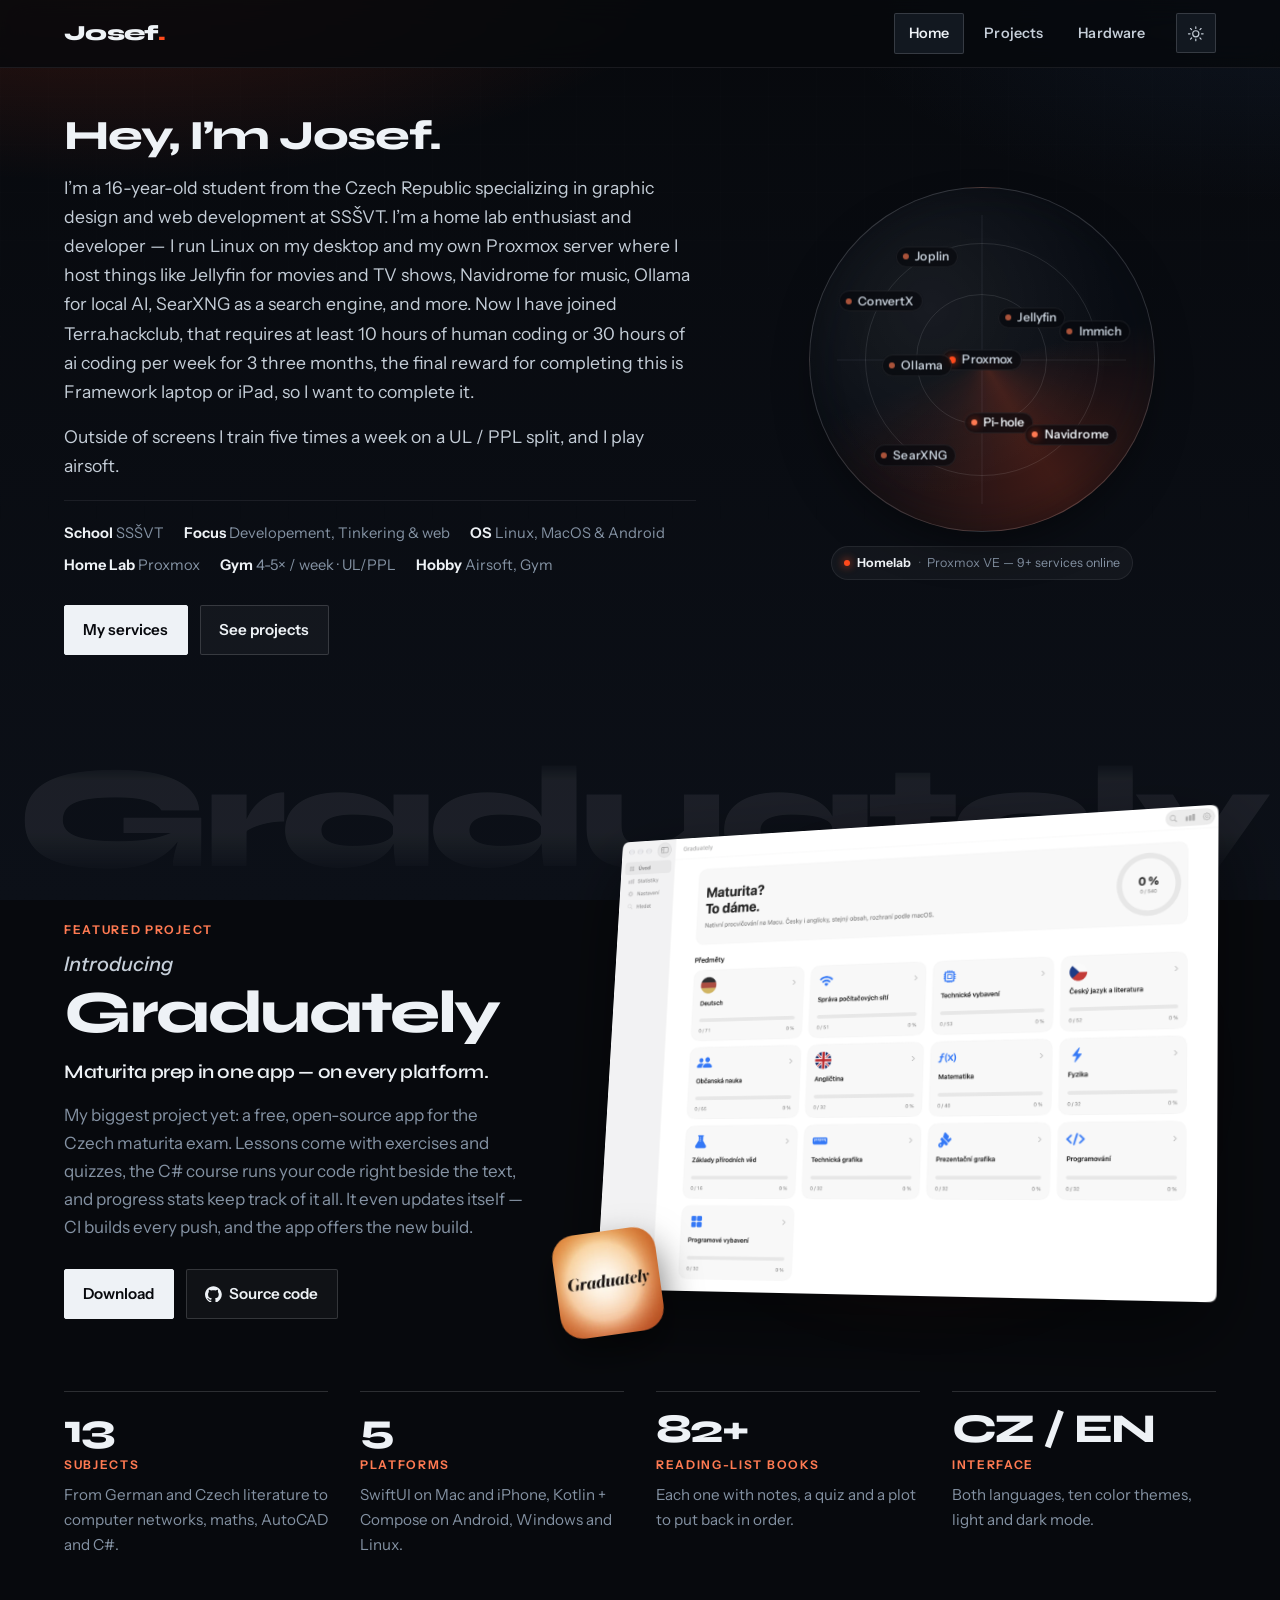
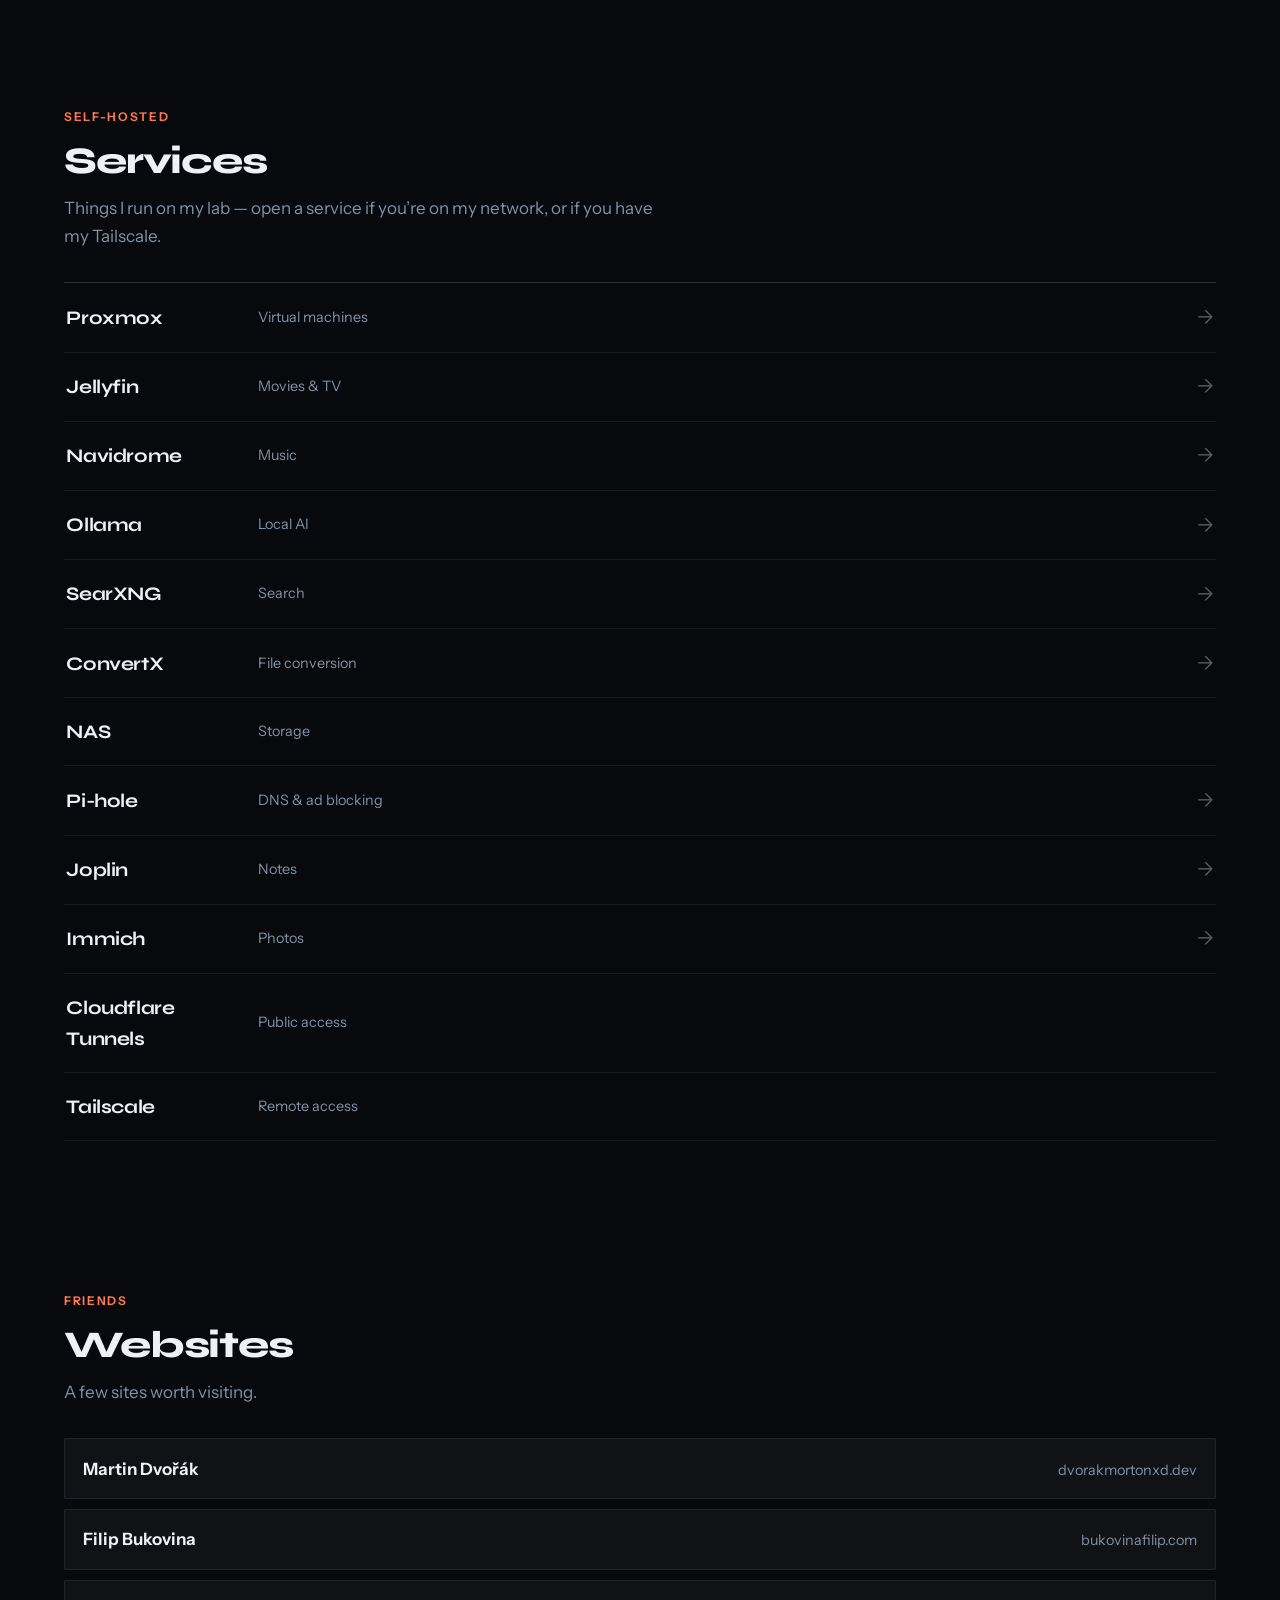
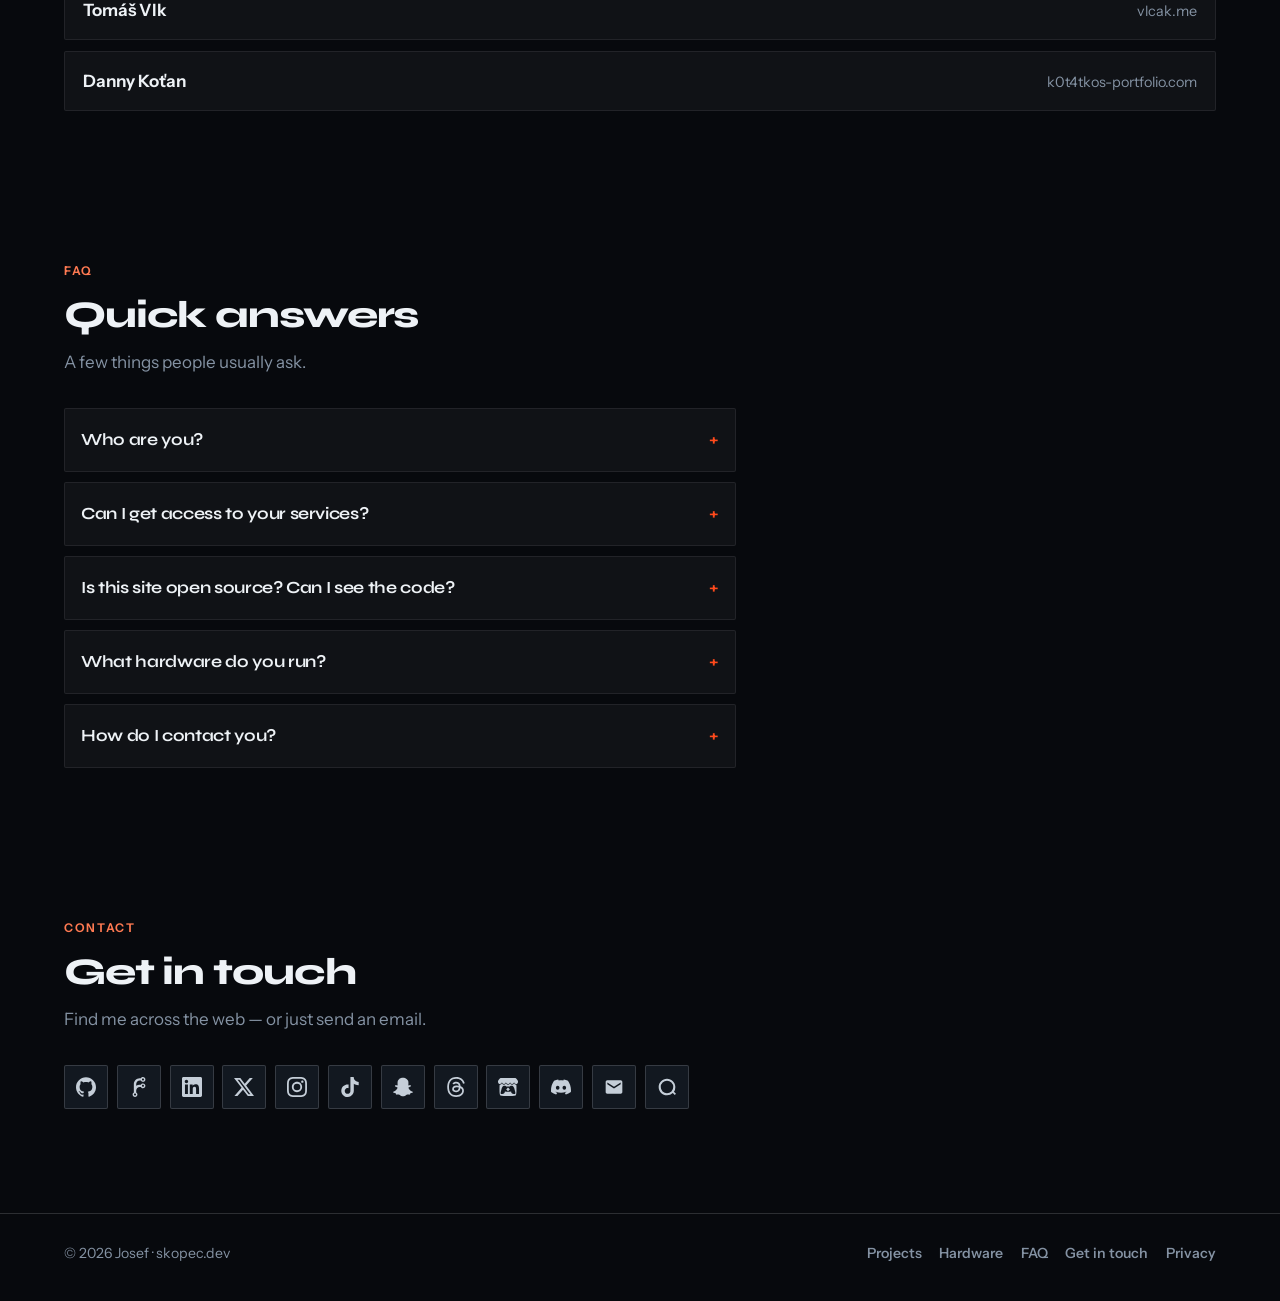
==== commit 6ee4fa98: "..." ====
--- a/index.html
+++ b/index.html
@@ -1,5 +1,5 @@
 <!DOCTYPE html>
-<html lang="cs">
+<html lang="cs" xmlns="http://www.w3.org/1999/html">
 <head>
   <meta charset="UTF-8">
   <meta name="viewport" content="width=device-width, initial-scale=1.0">
@@ -170,9 +170,9 @@
         <div class="meta-row">
           <span><strong>School</strong> SSŠVT</span>
           <span><strong>Focus</strong> Developement, Tinkering &amp; web</span>
-          <span><strong>OS</strong> Linux & MacOS</span>
+          <span><strong>OS</strong> Linux, MacOS & Android</span>
           <span><strong>Home Lab</strong> Proxmox</span>
-          <span><strong>Gym</strong> 5× / week · UL/PPL</span>
+          <span><strong>Gym</strong> 4-5× / week · UL/PPL</span>
           <span><strong>Hobby</strong> Airsoft, Gym</span>
         </div>
         <div class="hero-actions">
@@ -236,7 +236,7 @@
           <span class="radar-hud-dot" aria-hidden="true"></span>
           <span class="radar-hud-name" data-radar-name>Homelab</span>
           <span class="radar-hud-sep" aria-hidden="true">·</span>
-          <span class="radar-hud-role" data-radar-role>Proxmox VE — 9 nodes online</span>
+          <span class="radar-hud-role" data-radar-role>Proxmox VE — 9+ services online</span>
         </div>
       </div>
     </section>
@@ -425,15 +425,15 @@
         <div class="faq-list">
           <details class="faq-item">
             <summary>Who are you?</summary>
-            <p>Josef — a 16-year-old student at SSŠVT in the Czech Republic, into graphic design, web development, and home labbing.</p>
+            <p>Josef — a 16-year-old student at SSŠVT in the Czech Republic, into IT, web development, and home labbing.</p>
           </details>
           <details class="faq-item">
             <summary>Can I get access to your services?</summary>
-            <p>Most *.skopec.dev services are private. If you know me, ask — otherwise they’re not open to the public.</p>
+            <p>If you want to try one of my services, dm me on ig <a href="https://www.instagram.com/skopcaak1">skopcaak1</a> or send me an email to <a href="mailto:josef@skopec.dev">josef@skopec.dev</a> .</p>
           </details>
           <details class="faq-item">
-            <summary>Where’s the source for this site?</summary>
-            <p>On GitHub: <a href="https://github.com/pepaskopec-blip/skopec.dev" target="_blank" rel="noopener noreferrer">skopec.dev</a>.</p>
+            <summary>Is this site open source? Can I see the code?</summary>
+            <p>Yeah this site is open source, you can see for yourself On GitHub: <a href="https://github.com/pepaskopec-blip/skopec.dev" target="_blank" rel="noopener noreferrer">skopec.dev</a>.</p>
           </details>
           <details class="faq-item">
             <summary>What hardware do you run?</summary>
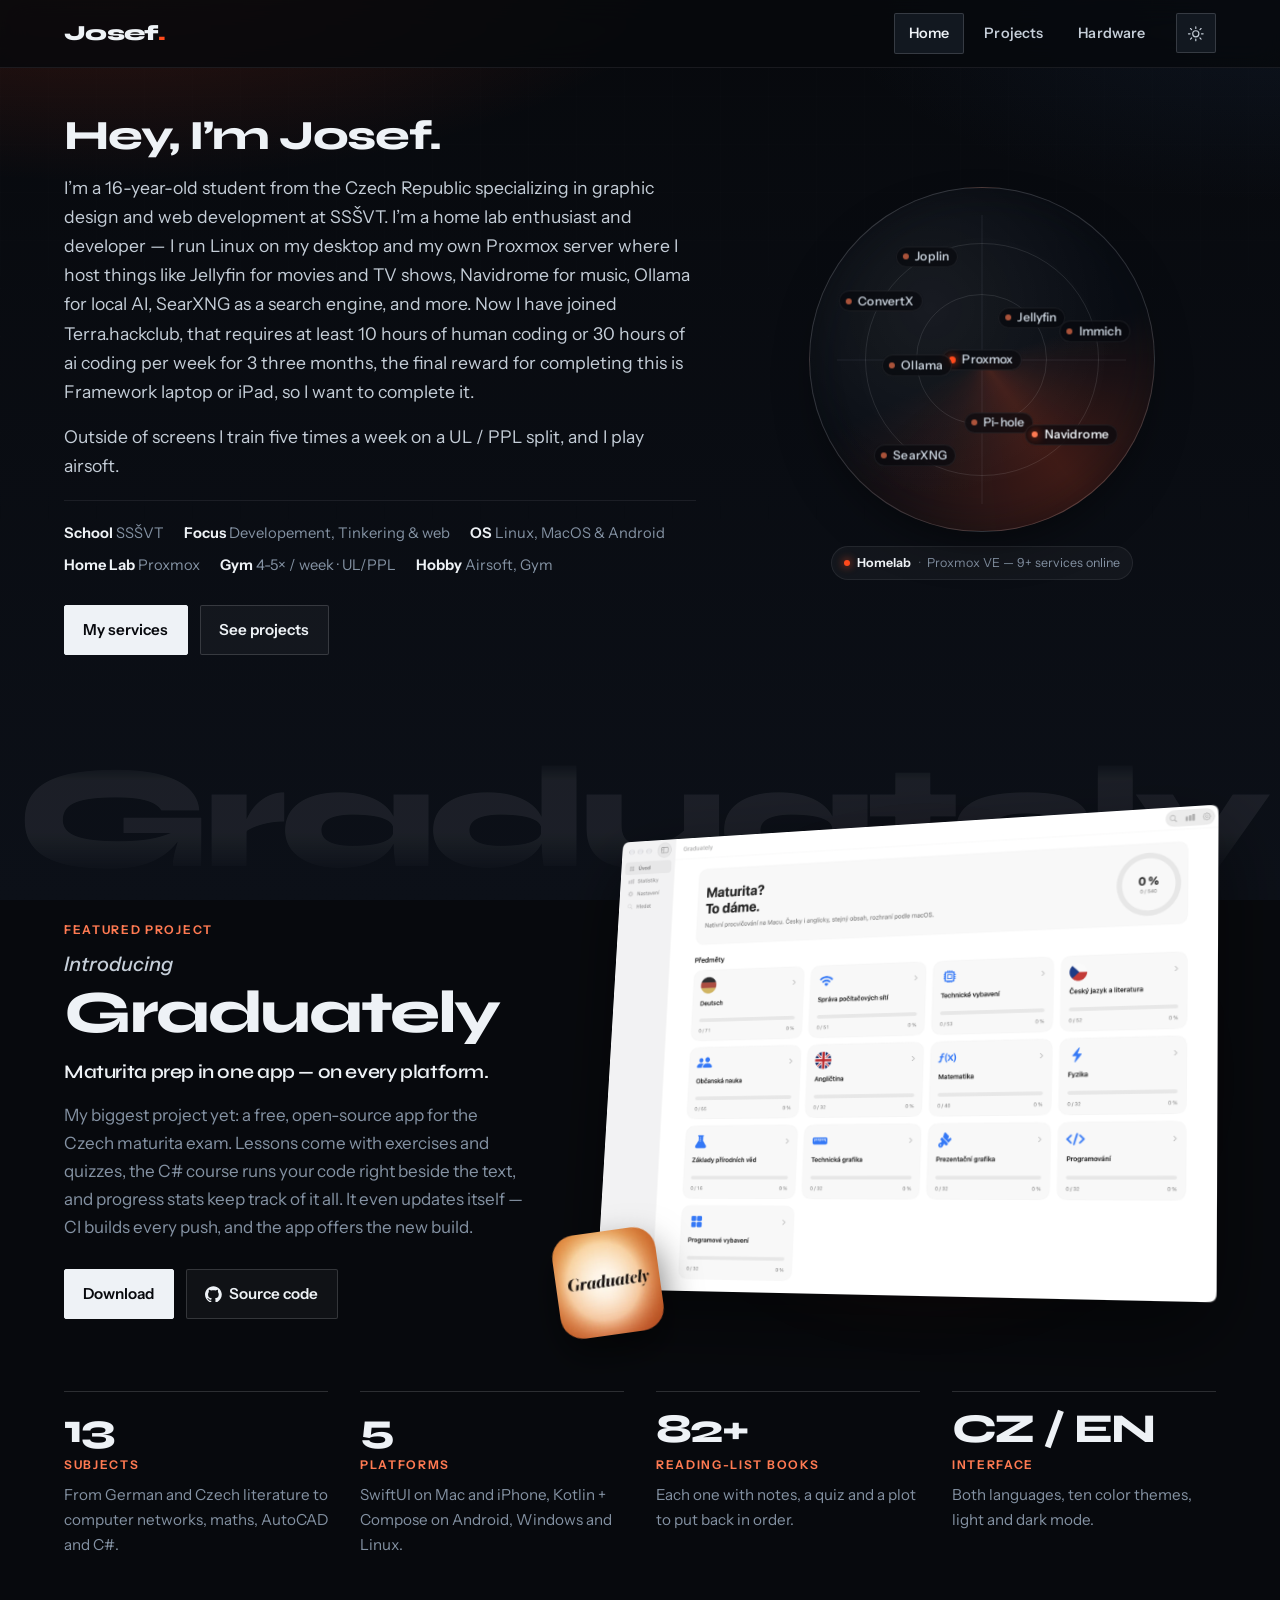
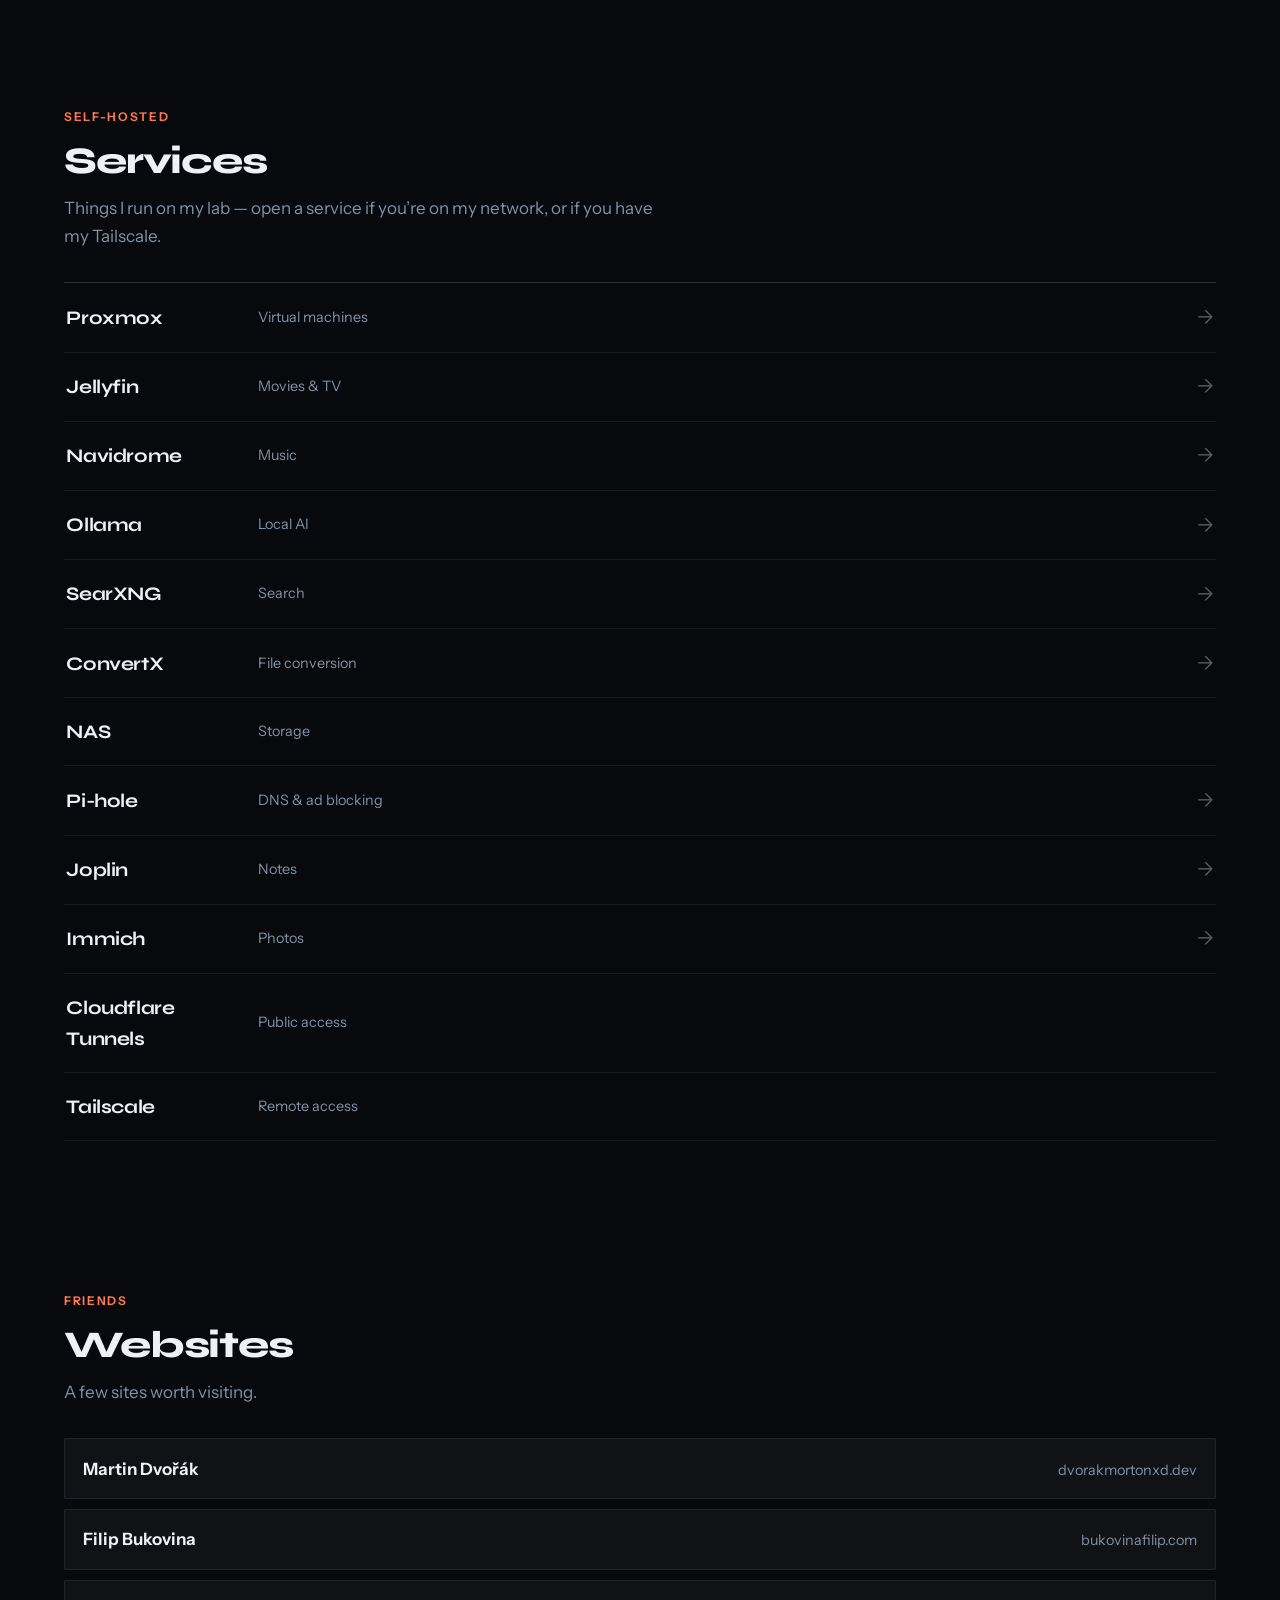
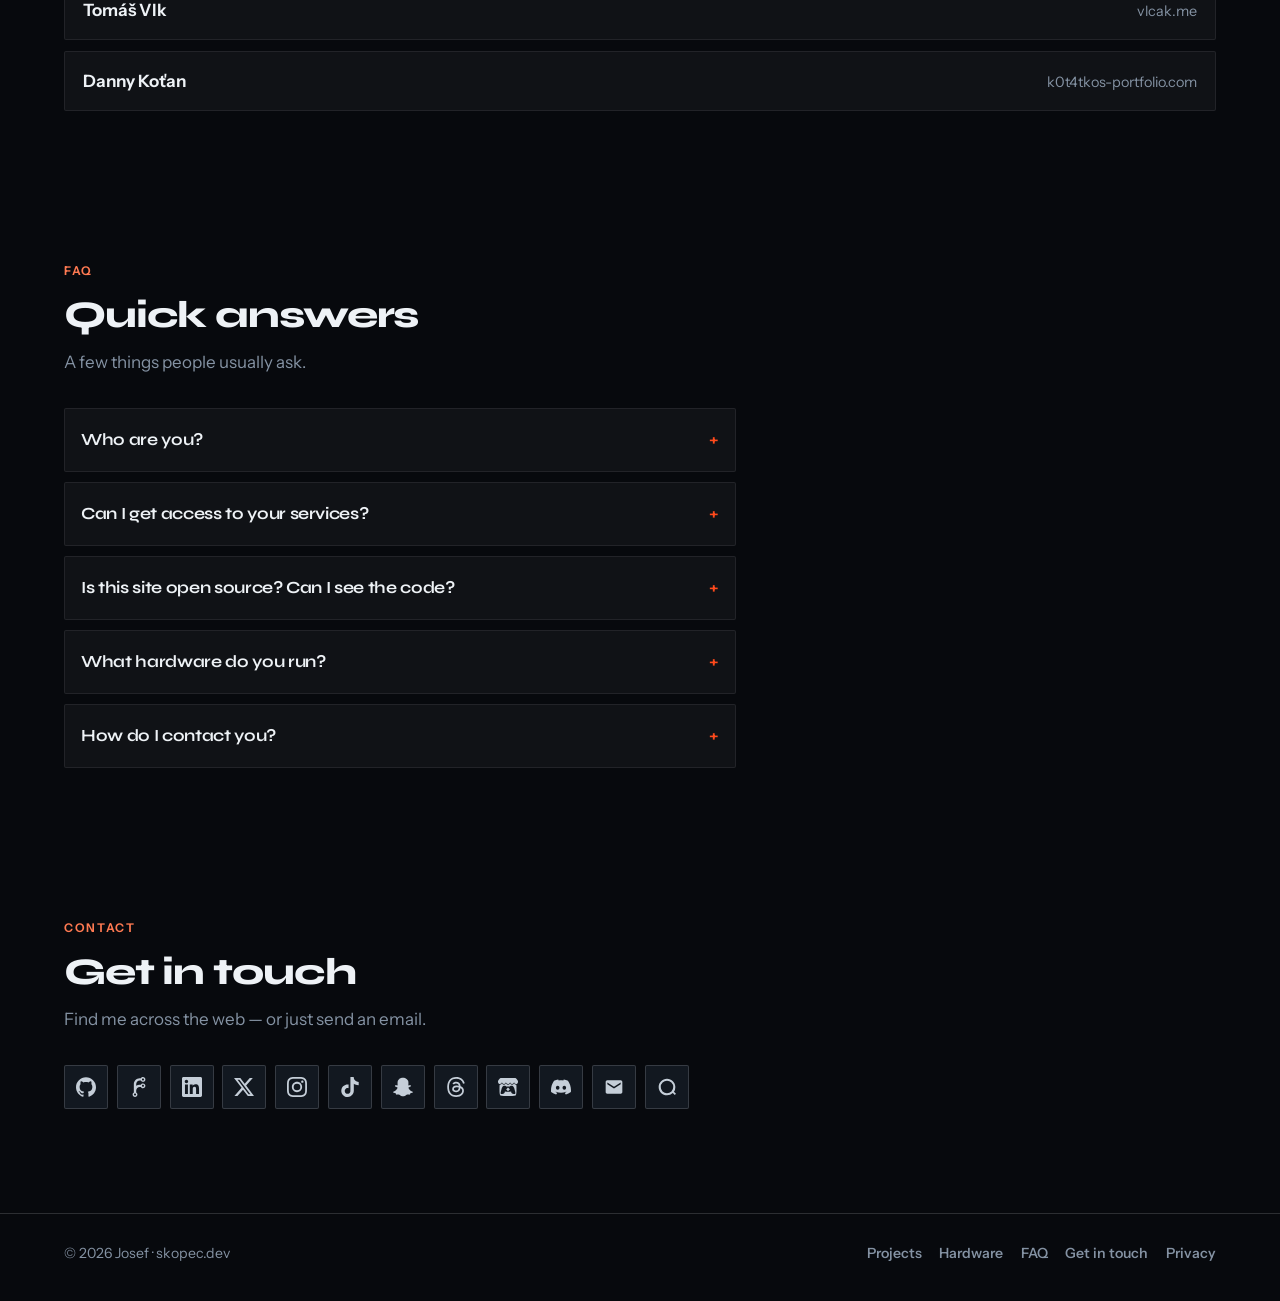
==== commit 12e472d7: "..." ====
--- a/index.html
+++ b/index.html
@@ -429,7 +429,7 @@
           </details>
           <details class="faq-item">
             <summary>Can I get access to your services?</summary>
-            <p>If you want to try one of my services, dm me on ig <a href="https://www.instagram.com/skopcaak1">skopcaak1</a> or send me an email to <a href="mailto:josef@skopec.dev">josef@skopec.dev</a> .</p>
+            <p>If you want to try one of my services, dm me on ig <a href="https://www.instagram.com/skopcaak1">skopcaak1</a> or email me to <a href="mailto:josef@skopec.dev">josef@skopec.dev</a> .</p>
           </details>
           <details class="faq-item">
             <summary>Is this site open source? Can I see the code?</summary>
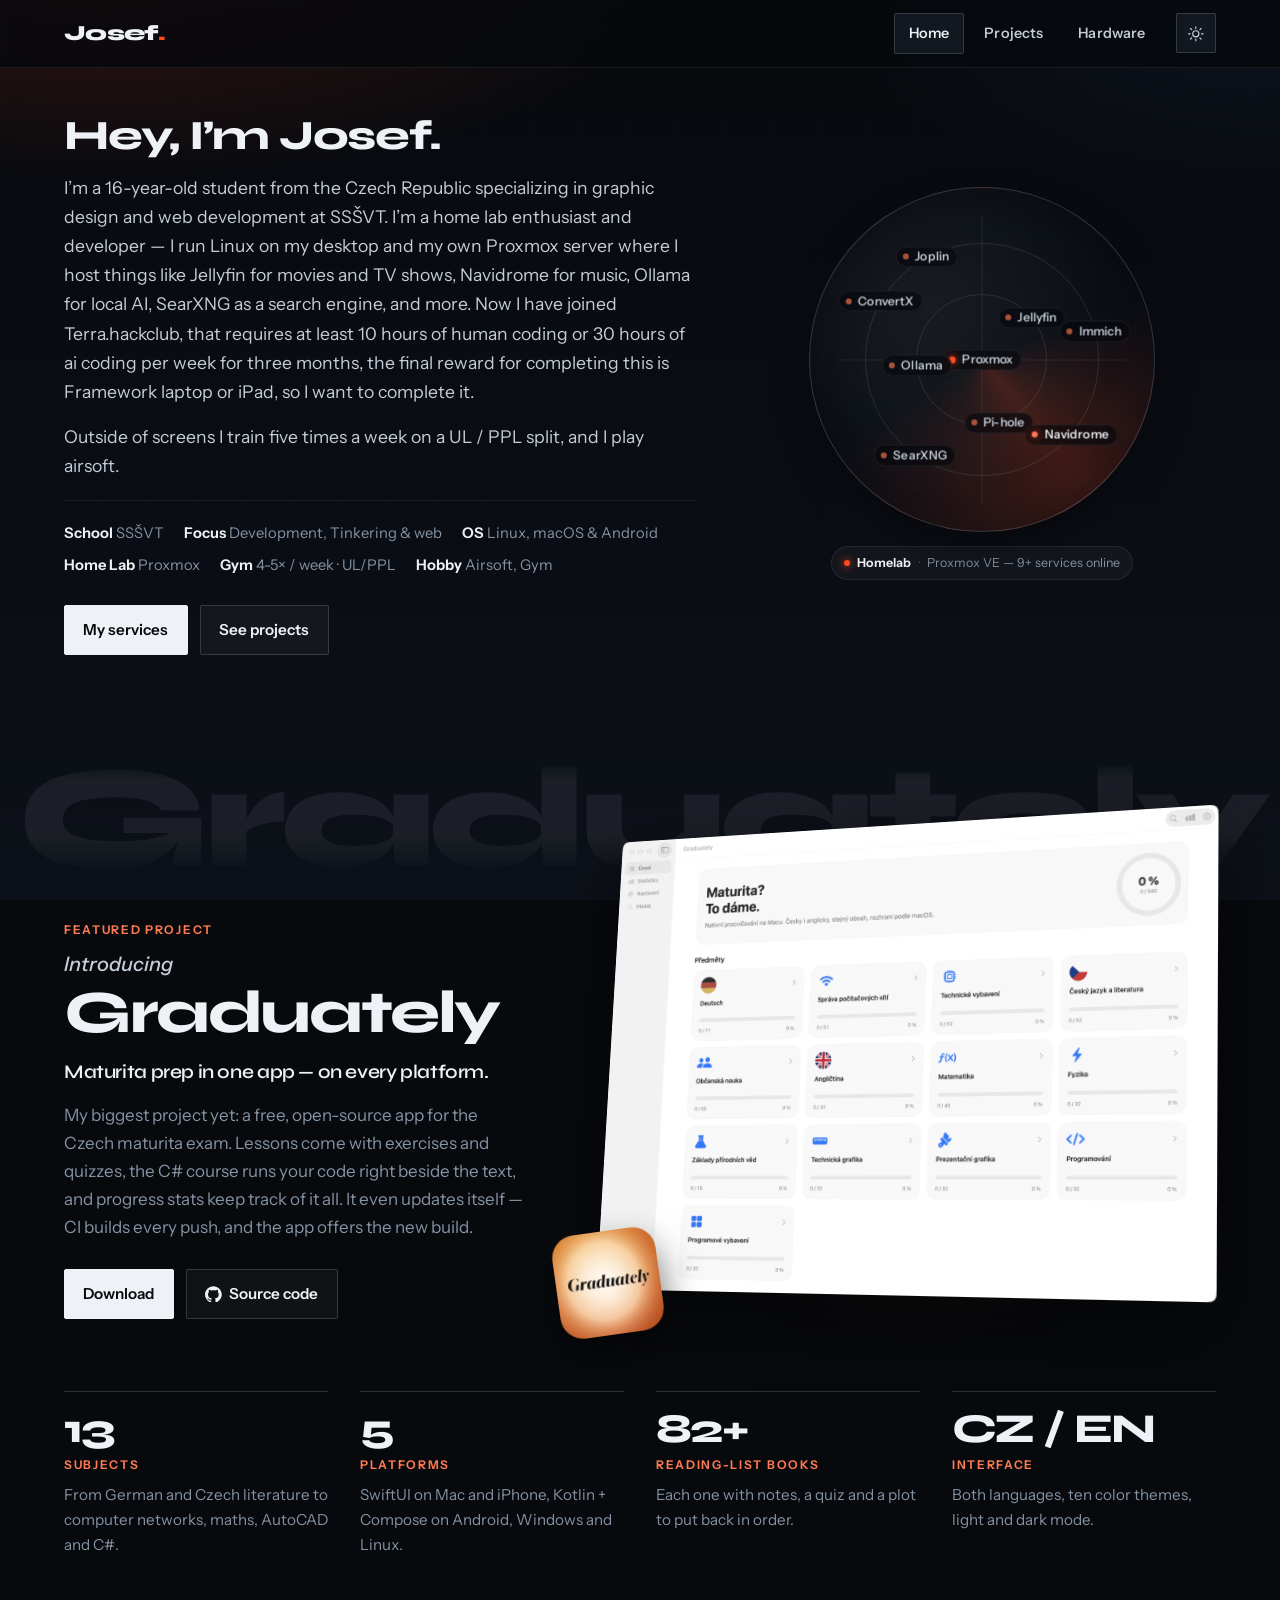
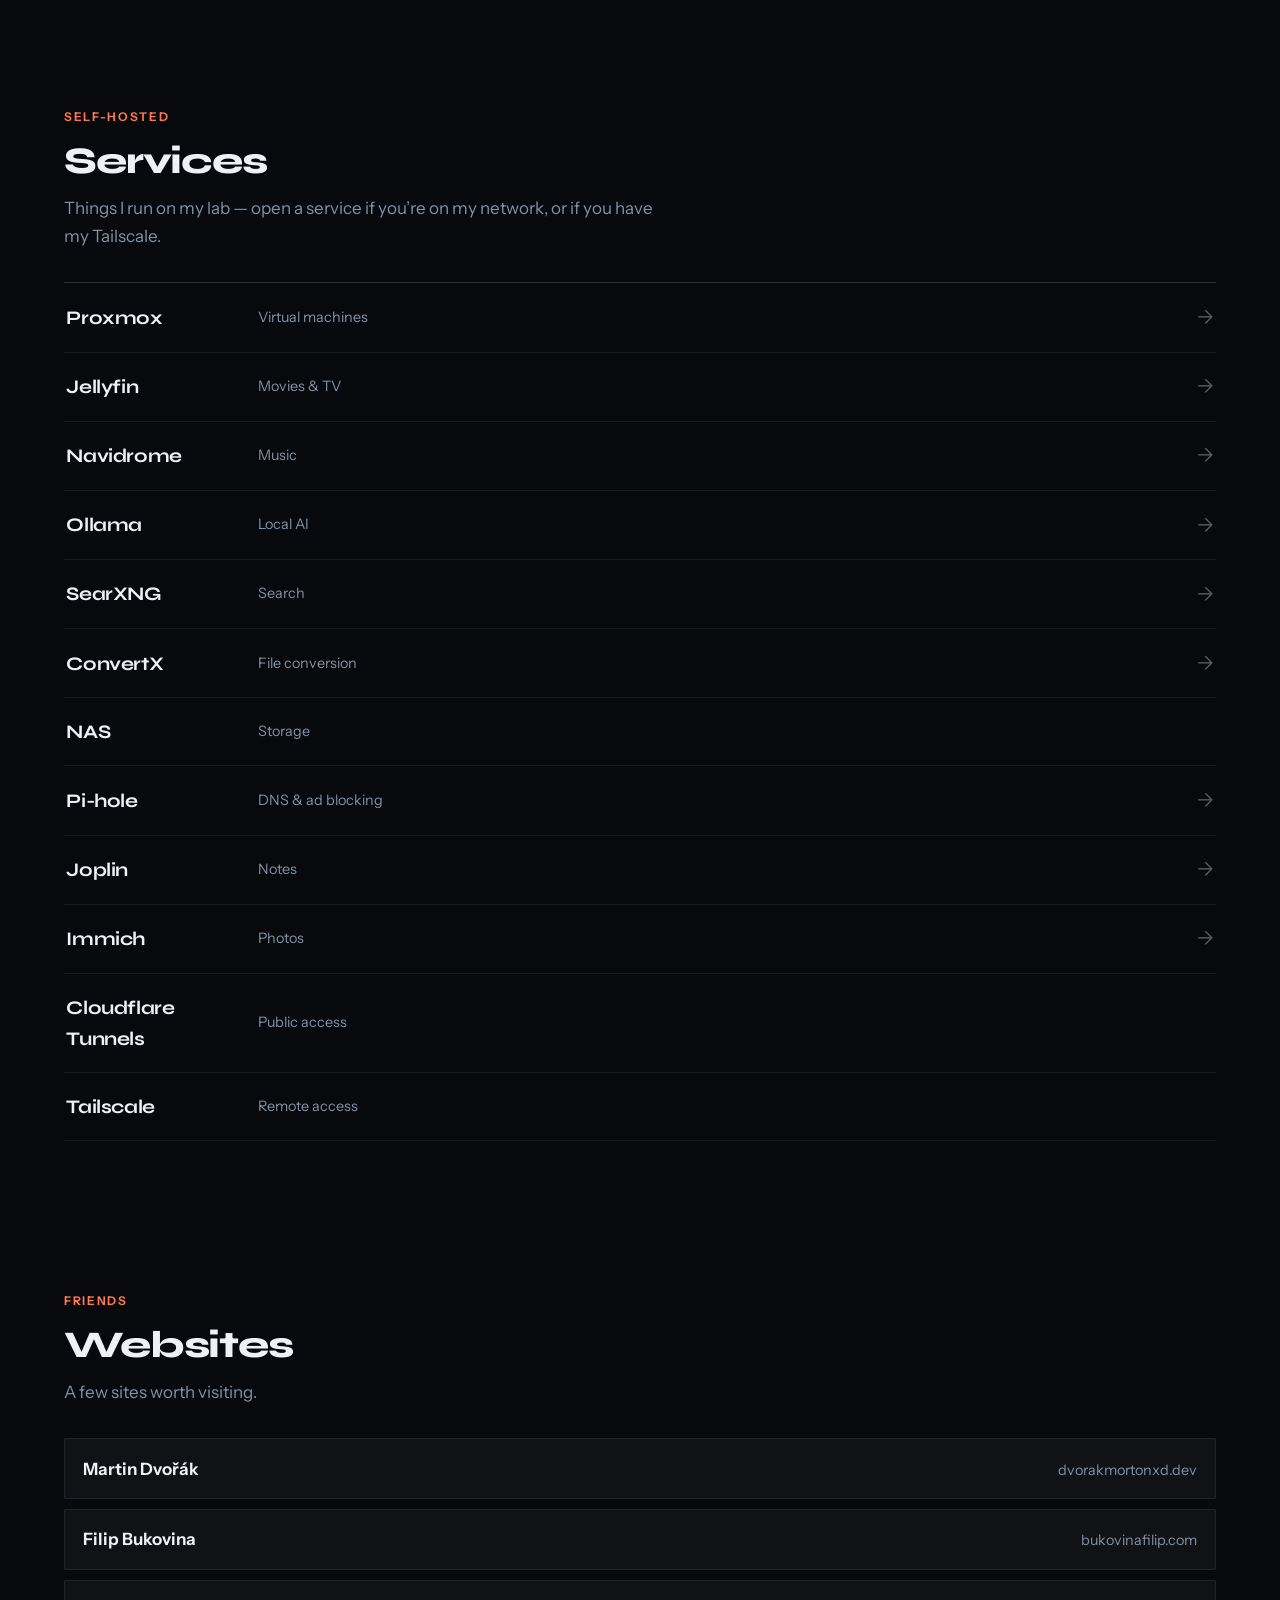
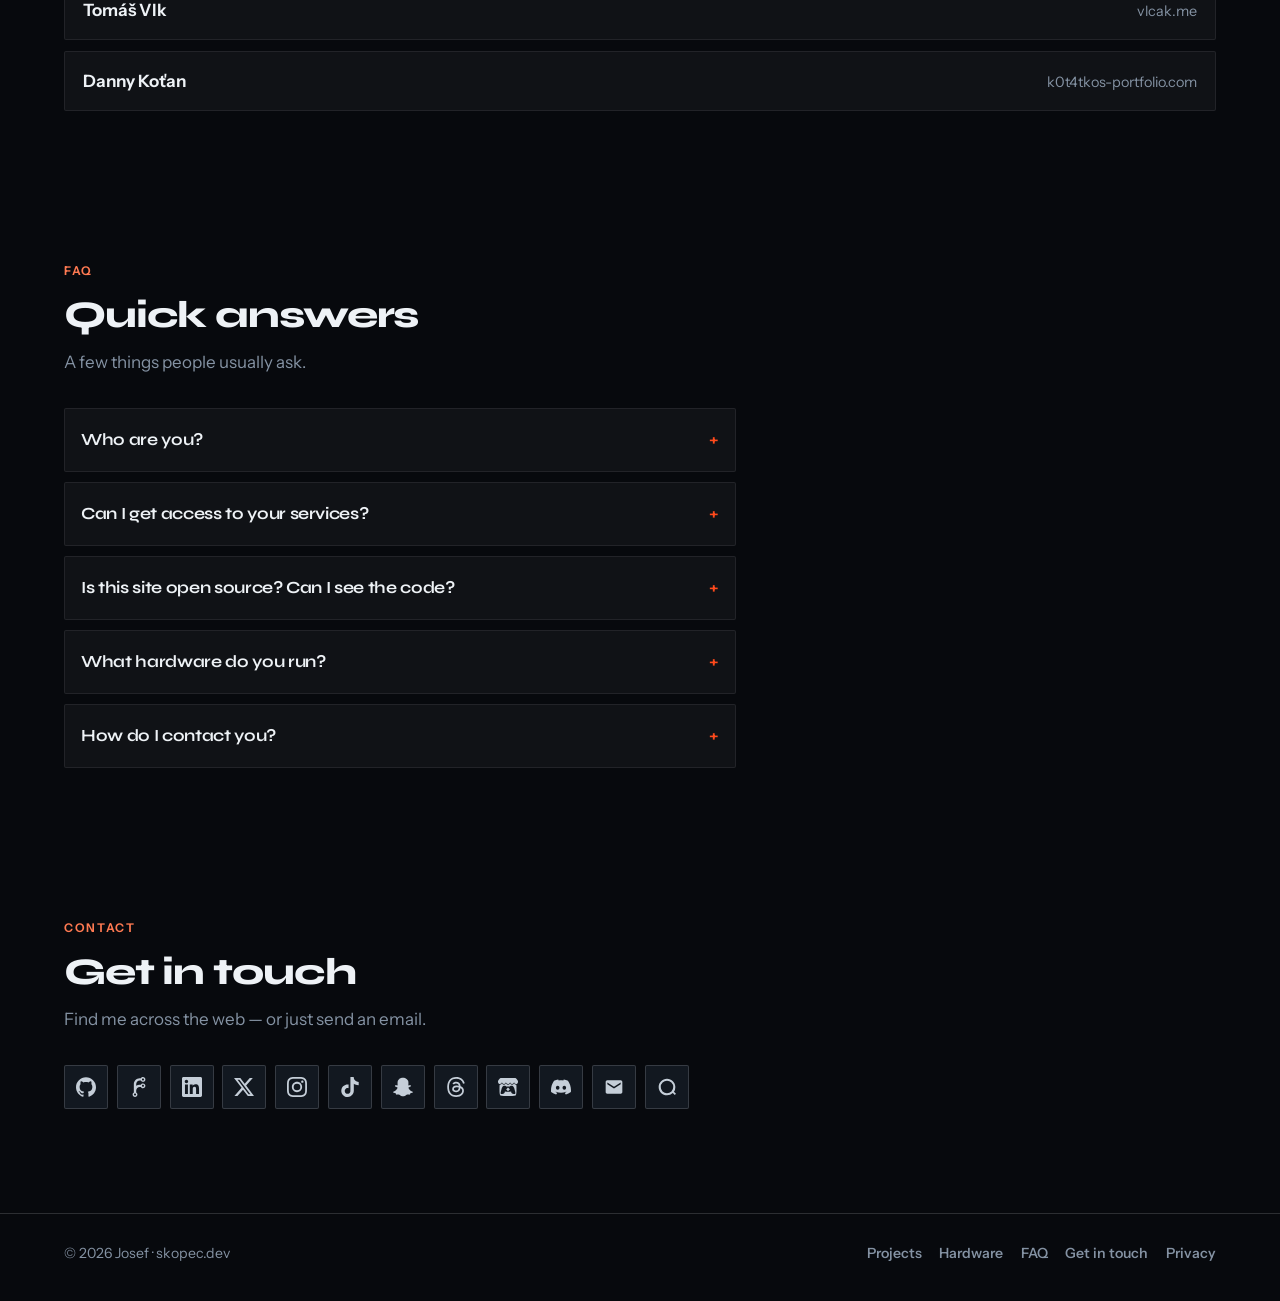
==== commit a1db8ae3: "Fix copy, thread count, and the light-theme hardware card. FAQ data now matches the page, filters an" ====
--- a/index.html
+++ b/index.html
@@ -1,5 +1,5 @@
 <!DOCTYPE html>
-<html lang="cs" xmlns="http://www.w3.org/1999/html">
+<html lang="cs">
 <head>
   <meta charset="UTF-8">
   <meta name="viewport" content="width=device-width, initial-scale=1.0">
@@ -34,7 +34,7 @@
       }
     })();
   </script>
-  <link rel="stylesheet" href="style.css?v=20261023">
+  <link rel="stylesheet" href="style.css?v=20261027">
   <script type="application/ld+json">
   {
     "@context": "https://schema.org",
@@ -73,7 +73,7 @@
         "name": "Who are you?",
         "acceptedAnswer": {
           "@type": "Answer",
-          "text": "Josef — a 16-year-old student at SSŠVT in the Czech Republic, into graphic design, web development, and home labbing."
+          "text": "Josef — a 16-year-old student at SSŠVT in the Czech Republic, into IT, web development, and home labbing."
         }
       },
       {
@@ -81,15 +81,15 @@
         "name": "Can I get access to your services?",
         "acceptedAnswer": {
           "@type": "Answer",
-          "text": "Most *.skopec.dev services are private. If you know me, ask — otherwise they are not open to the public."
+          "text": "If you want to try one of my services, message skopcaak1 on Instagram or email josef@skopec.dev."
         }
       },
       {
         "@type": "Question",
-        "name": "Where is the source for this site?",
+        "name": "Is this site open source? Can I see the code?",
         "acceptedAnswer": {
           "@type": "Answer",
-          "text": "On GitHub: pepaskopec-blip/skopec.dev."
+          "text": "Yes. The source is on GitHub: pepaskopec-blip/skopec.dev."
         }
       },
       {
@@ -162,15 +162,15 @@
         <p class="about-text">
           I’m a 16-year-old student from the Czech Republic specializing in graphic design and web development at SSŠVT.
           I’m a home lab enthusiast and developer — I run Linux on my desktop and my own Proxmox server where I host things like Jellyfin for movies and TV shows,
-          Navidrome for music, Ollama for local AI, SearXNG as a search engine, and more. Now I have joined Terra.hackclub, that requires at least 10 hours of human coding or 30 hours of ai coding per week for 3 three months, the final reward for completing this is Framework laptop or iPad, so I want to complete it.
+          Navidrome for music, Ollama for local AI, SearXNG as a search engine, and more. Now I have joined Terra.hackclub, that requires at least 10 hours of human coding or 30 hours of ai coding per week for three months, the final reward for completing this is Framework laptop or iPad, so I want to complete it.
         </p>
         <p class="about-text">
           Outside of screens I train five times a week on a UL / PPL split, and I play airsoft.
         </p>
         <div class="meta-row">
           <span><strong>School</strong> SSŠVT</span>
-          <span><strong>Focus</strong> Developement, Tinkering &amp; web</span>
-          <span><strong>OS</strong> Linux, MacOS & Android</span>
+          <span><strong>Focus</strong> Development, Tinkering &amp; web</span>
+          <span><strong>OS</strong> Linux, macOS &amp; Android</span>
           <span><strong>Home Lab</strong> Proxmox</span>
           <span><strong>Gym</strong> 4-5× / week · UL/PPL</span>
           <span><strong>Hobby</strong> Airsoft, Gym</span>
@@ -429,7 +429,7 @@
           </details>
           <details class="faq-item">
             <summary>Can I get access to your services?</summary>
-            <p>If you want to try one of my services, dm me on ig <a href="https://www.instagram.com/skopcaak1">skopcaak1</a> or email me to <a href="mailto:josef@skopec.dev">josef@skopec.dev</a> .</p>
+            <p>If you want to try one of my services, dm me on ig <a href="https://www.instagram.com/skopcaak1">skopcaak1</a> or email me at <a href="mailto:josef@skopec.dev">josef@skopec.dev</a>.</p>
           </details>
           <details class="faq-item">
             <summary>Is this site open source? Can I see the code?</summary>
@@ -507,6 +507,6 @@
     </div>
   </footer>
 
-  <script src="script.js?v=20261022" defer></script>
+  <script src="script.js?v=20261027" defer></script>
 </body>
 </html>
--- a/style.css
+++ b/style.css
@@ -1590,6 +1590,17 @@
   color: var(--accent-ink);
 }
 
+:root[data-theme="light"] .mock-arcade {
+  background: #f4f6f8;
+  box-shadow: 0 14px 30px rgba(17, 21, 28, 0.08);
+}
+
+:root[data-theme="light"] .mock-arcade-hud {
+  color: var(--ink-soft);
+  background: rgba(17, 21, 28, 0.04);
+  border-bottom-color: var(--line);
+}
+
 .snake-canvas {
   display: block;
   width: 100%;
@@ -1658,6 +1669,30 @@
   background: var(--accent);
 }
 
+:root[data-theme="light"] .mock-terminal {
+  background: #f7f8fa;
+  box-shadow: 0 14px 30px rgba(17, 21, 28, 0.08);
+}
+
+:root[data-theme="light"] .mock-terminal-bar {
+  color: var(--muted);
+  background: #eef1f4;
+  border-bottom-color: var(--line);
+}
+
+:root[data-theme="light"] .mock-terminal-body {
+  color: var(--ink-soft);
+}
+
+:root[data-theme="light"] .term-stats,
+:root[data-theme="light"] .term-log {
+  color: var(--muted);
+}
+
+:root[data-theme="light"] .term-prompt {
+  color: var(--ink);
+}
+
 /* Terra challenge preview */
 .mock-terra {
   width: 100%;
@@ -1722,6 +1757,280 @@
   font-weight: 650;
 }
 
+/* Self-hosted service previews */
+.mock-svc {
+  width: 100%;
+  max-width: 24rem;
+  padding: 0.9rem 1rem;
+  background: var(--surface-solid);
+  border: 1px solid var(--line-strong);
+  border-radius: 4px;
+  box-shadow: 0 14px 30px rgba(0, 0, 0, 0.28);
+}
+
+.mock-svc-top {
+  display: flex;
+  align-items: center;
+  gap: 0.45rem;
+  margin-bottom: 0.75rem;
+  font-size: 0.72rem;
+  font-weight: 650;
+  letter-spacing: 0.04em;
+  color: var(--ink);
+}
+
+.mock-svc-host {
+  margin-left: auto;
+  color: var(--muted);
+  font-weight: 600;
+  letter-spacing: 0;
+  font-variant-numeric: tabular-nums;
+}
+
+.mock-posters {
+  display: grid;
+  grid-template-columns: repeat(4, 1fr);
+  gap: 0.4rem;
+}
+
+.mock-posters i {
+  display: block;
+  aspect-ratio: 2 / 3;
+  border-radius: 2px;
+  background: linear-gradient(165deg, var(--accent) 0%, #24140f 78%);
+}
+
+.mock-posters i:nth-child(2) {
+  background: linear-gradient(200deg, #3d5a80 0%, #121820 80%);
+}
+
+.mock-posters i:nth-child(3) {
+  background: linear-gradient(150deg, #c45c26 0%, #1a120e 78%);
+}
+
+.mock-posters i:nth-child(4) {
+  background: linear-gradient(185deg, #6b4c7a 0%, #141820 80%);
+}
+
+.mock-now {
+  margin-top: 0.65rem;
+  font-size: 0.72rem;
+  color: var(--muted);
+}
+
+.mock-now strong {
+  color: var(--ink);
+  font-weight: 650;
+}
+
+.mock-track {
+  display: grid;
+  grid-template-columns: 3.1rem minmax(0, 1fr);
+  gap: 0.7rem;
+  align-items: center;
+}
+
+.mock-album {
+  width: 3.1rem;
+  height: 3.1rem;
+  border-radius: 2px;
+  background:
+    linear-gradient(145deg, transparent 42%, rgba(0, 0, 0, 0.28) 43% 57%, transparent 58%),
+    linear-gradient(145deg, var(--accent) 0%, #1c2430 72%);
+}
+
+.mock-track-title {
+  font-weight: 700;
+  font-size: 0.86rem;
+  color: var(--ink);
+  line-height: 1.2;
+}
+
+.mock-track-by {
+  margin: 0.12rem 0 0.45rem;
+  font-size: 0.72rem;
+  color: var(--muted);
+}
+
+.mock-chat {
+  display: grid;
+  gap: 0.4rem;
+}
+
+.mock-bubble {
+  max-width: 92%;
+  padding: 0.42rem 0.6rem;
+  font-size: 0.75rem;
+  line-height: 1.4;
+  color: var(--muted);
+  background: var(--surface);
+  border: 1px solid var(--line);
+}
+
+.mock-bubble.ask {
+  margin-left: auto;
+  color: var(--ink);
+  border-color: rgba(255, 74, 28, 0.35);
+  background: rgba(255, 74, 28, 0.1);
+}
+
+.mock-search {
+  display: flex;
+  align-items: center;
+  gap: 0.5rem;
+  padding: 0.55rem 0.7rem;
+  border: 1px solid var(--line-strong);
+  background: var(--bg);
+  color: var(--ink-soft);
+  font-size: 0.82rem;
+}
+
+.mock-search-icon {
+  color: var(--accent);
+  font-weight: 700;
+  line-height: 1;
+}
+
+.mock-search-meta {
+  display: flex;
+  gap: 0.75rem;
+  margin-top: 0.65rem;
+  font-size: 0.7rem;
+  color: var(--muted);
+}
+
+.mock-search-meta span:first-child {
+  color: var(--accent-ink);
+  font-weight: 650;
+}
+
+.mock-jobs {
+  display: grid;
+  gap: 0.45rem;
+  font-size: 0.76rem;
+}
+
+.mock-jobs div {
+  display: grid;
+  grid-template-columns: 5.2rem auto auto 1fr;
+  gap: 0.45rem;
+  align-items: center;
+  color: var(--ink-soft);
+}
+
+.mock-jobs em {
+  font-style: normal;
+  color: var(--accent);
+}
+
+.mock-jobs b {
+  justify-self: end;
+  font-weight: 650;
+  font-size: 0.68rem;
+  letter-spacing: 0.04em;
+  text-transform: uppercase;
+  color: var(--muted);
+}
+
+.mock-stat {
+  display: flex;
+  justify-content: space-between;
+  align-items: baseline;
+  gap: 0.75rem;
+  margin-bottom: 0.5rem;
+}
+
+.mock-stat strong {
+  font-family: var(--font-display);
+  font-size: 1.35rem;
+  font-weight: 750;
+  letter-spacing: -0.03em;
+  line-height: 1;
+}
+
+.mock-stat span {
+  font-size: 0.72rem;
+  color: var(--muted);
+}
+
+.mock-stat-rows {
+  display: grid;
+  gap: 0.35rem;
+  margin-top: 0.7rem;
+  font-size: 0.72rem;
+  color: var(--muted);
+}
+
+.mock-stat-rows div {
+  display: flex;
+  justify-content: space-between;
+  gap: 0.75rem;
+}
+
+.mock-stat-rows div span:last-child {
+  color: var(--ink-soft);
+  font-weight: 650;
+}
+
+.mock-notes {
+  display: grid;
+}
+
+.mock-notes div {
+  display: flex;
+  align-items: center;
+  gap: 0.55rem;
+  padding: 0.42rem 0;
+  border-bottom: 1px solid var(--line);
+  font-size: 0.8rem;
+  color: var(--ink-soft);
+}
+
+.mock-notes div:first-child {
+  color: var(--ink);
+  font-weight: 650;
+}
+
+.mock-notes div:last-child {
+  border-bottom: 0;
+}
+
+.mock-notes i {
+  width: 0.4rem;
+  height: 0.4rem;
+  border-radius: 50%;
+  background: var(--line-strong);
+  flex-shrink: 0;
+}
+
+.mock-notes div:first-child i {
+  background: var(--accent);
+  box-shadow: 0 0 8px var(--glow);
+}
+
+.mock-photos {
+  display: grid;
+  grid-template-columns: repeat(3, 1fr);
+  gap: 0.35rem;
+}
+
+.mock-photos i {
+  display: block;
+  aspect-ratio: 3 / 2;
+  border-radius: 2px;
+  background: linear-gradient(160deg, var(--line-strong), var(--glow-cool));
+}
+
+.mock-photos i:nth-child(2),
+.mock-photos i:nth-child(6) {
+  background: linear-gradient(200deg, rgba(255, 74, 28, 0.55), #1a140f);
+}
+
+.mock-photos i:nth-child(3),
+.mock-photos i:nth-child(4) {
+  background: linear-gradient(145deg, #3d5a80, #121820);
+}
+
 .tag {
   display: inline-block;
   margin-bottom: 0.5rem;
@@ -1997,6 +2306,25 @@
 .fetch-palette i:nth-child(5) { background: #818cf8; }
 .fetch-palette i:nth-child(6) { background: #e2e8f0; }
 
+:root[data-theme="light"] .mock-fetch {
+  background: #f7f8fa;
+  box-shadow: 0 14px 30px rgba(17, 21, 28, 0.08);
+}
+
+:root[data-theme="light"] .mock-fetch-bar {
+  color: var(--muted);
+  background: #eef1f4;
+  border-bottom-color: var(--line);
+}
+
+:root[data-theme="light"] .mock-fetch-body {
+  color: var(--ink-soft);
+}
+
+:root[data-theme="light"] .fetch-palette i:nth-child(6) {
+  box-shadow: inset 0 0 0 1px rgba(17, 21, 28, 0.28);
+}
+
 /* Laptop Apple M5 SoC widget */
 .mock-soc {
   width: 100%;
@@ -2123,9 +2451,15 @@
 
 .server-bays {
   display: grid;
-  grid-template-columns: repeat(3, minmax(0, 1fr));
+  grid-template-columns: 1fr;
   gap: 0.45rem;
   margin-bottom: 0.6rem;
+}
+
+@media (min-width: 640px) {
+  .server-bays {
+    grid-template-columns: repeat(3, minmax(0, 1fr));
+  }
 }
 
 .server-bay {
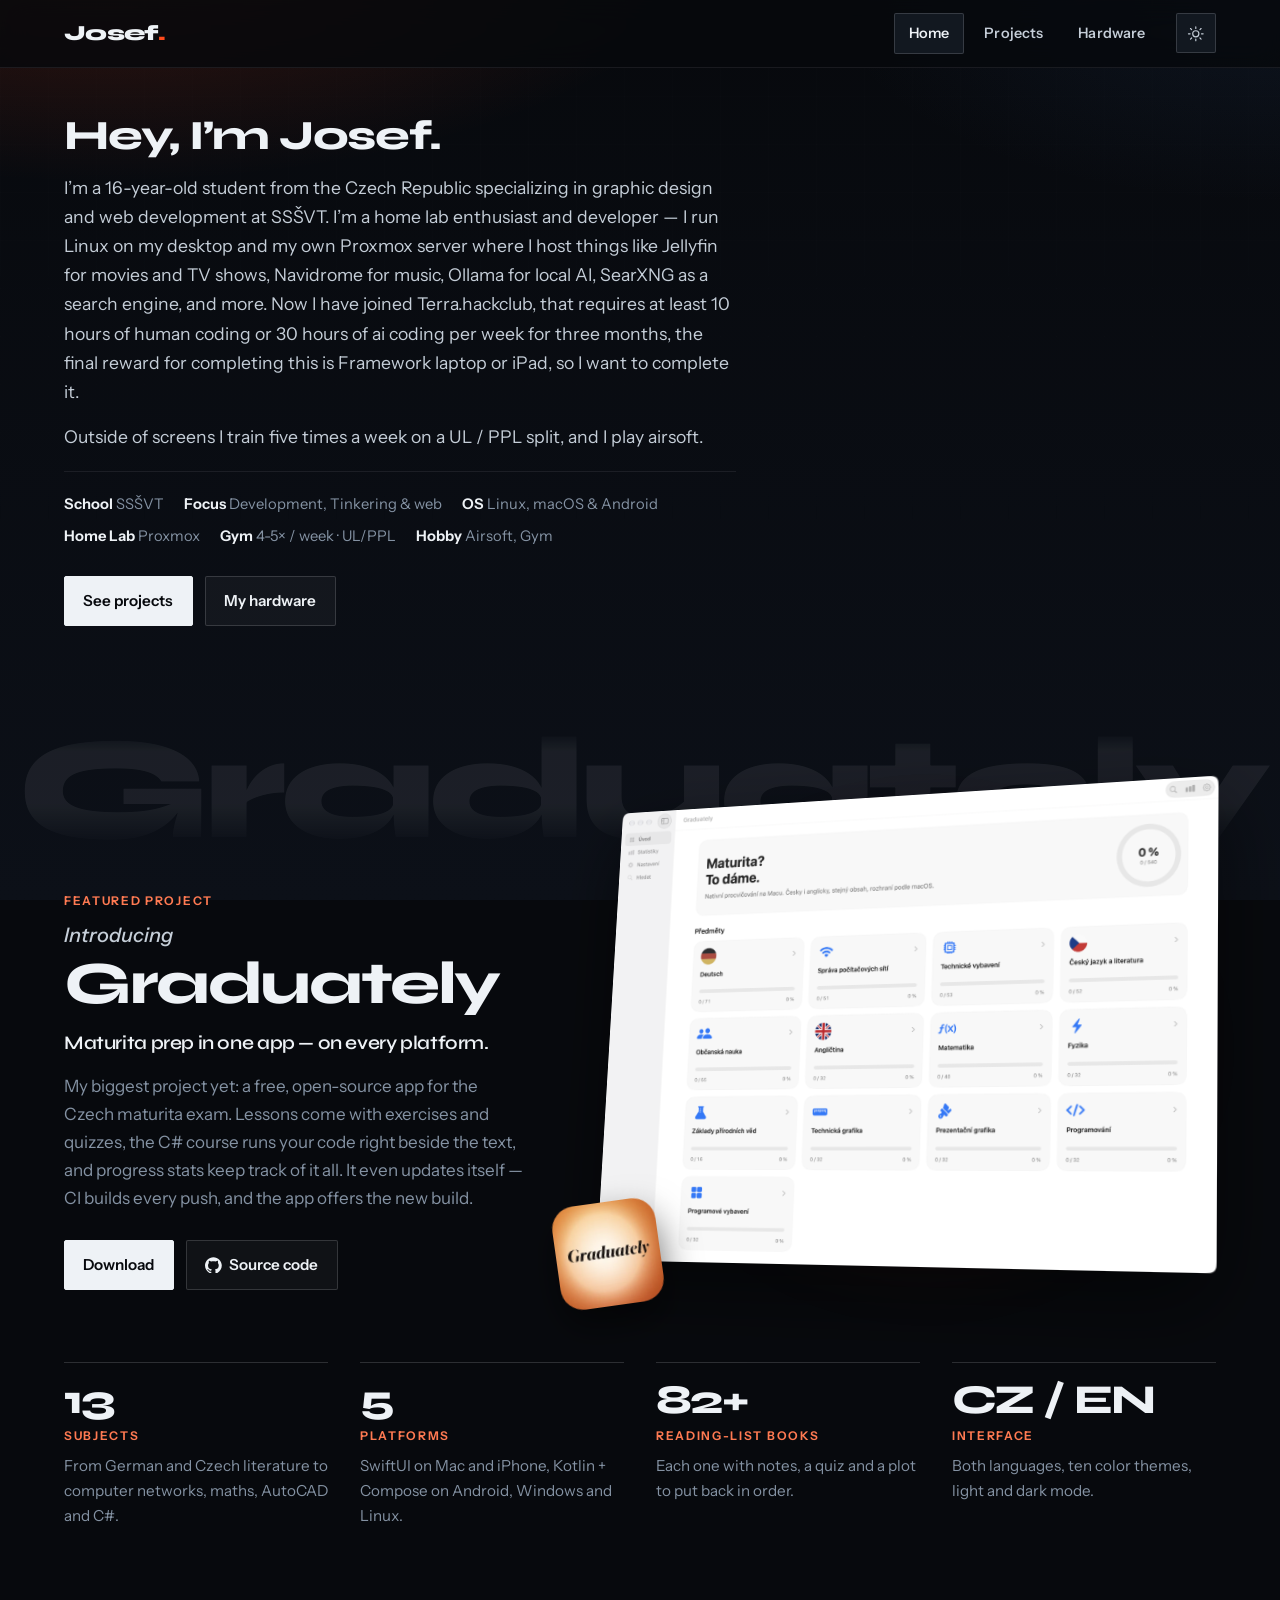
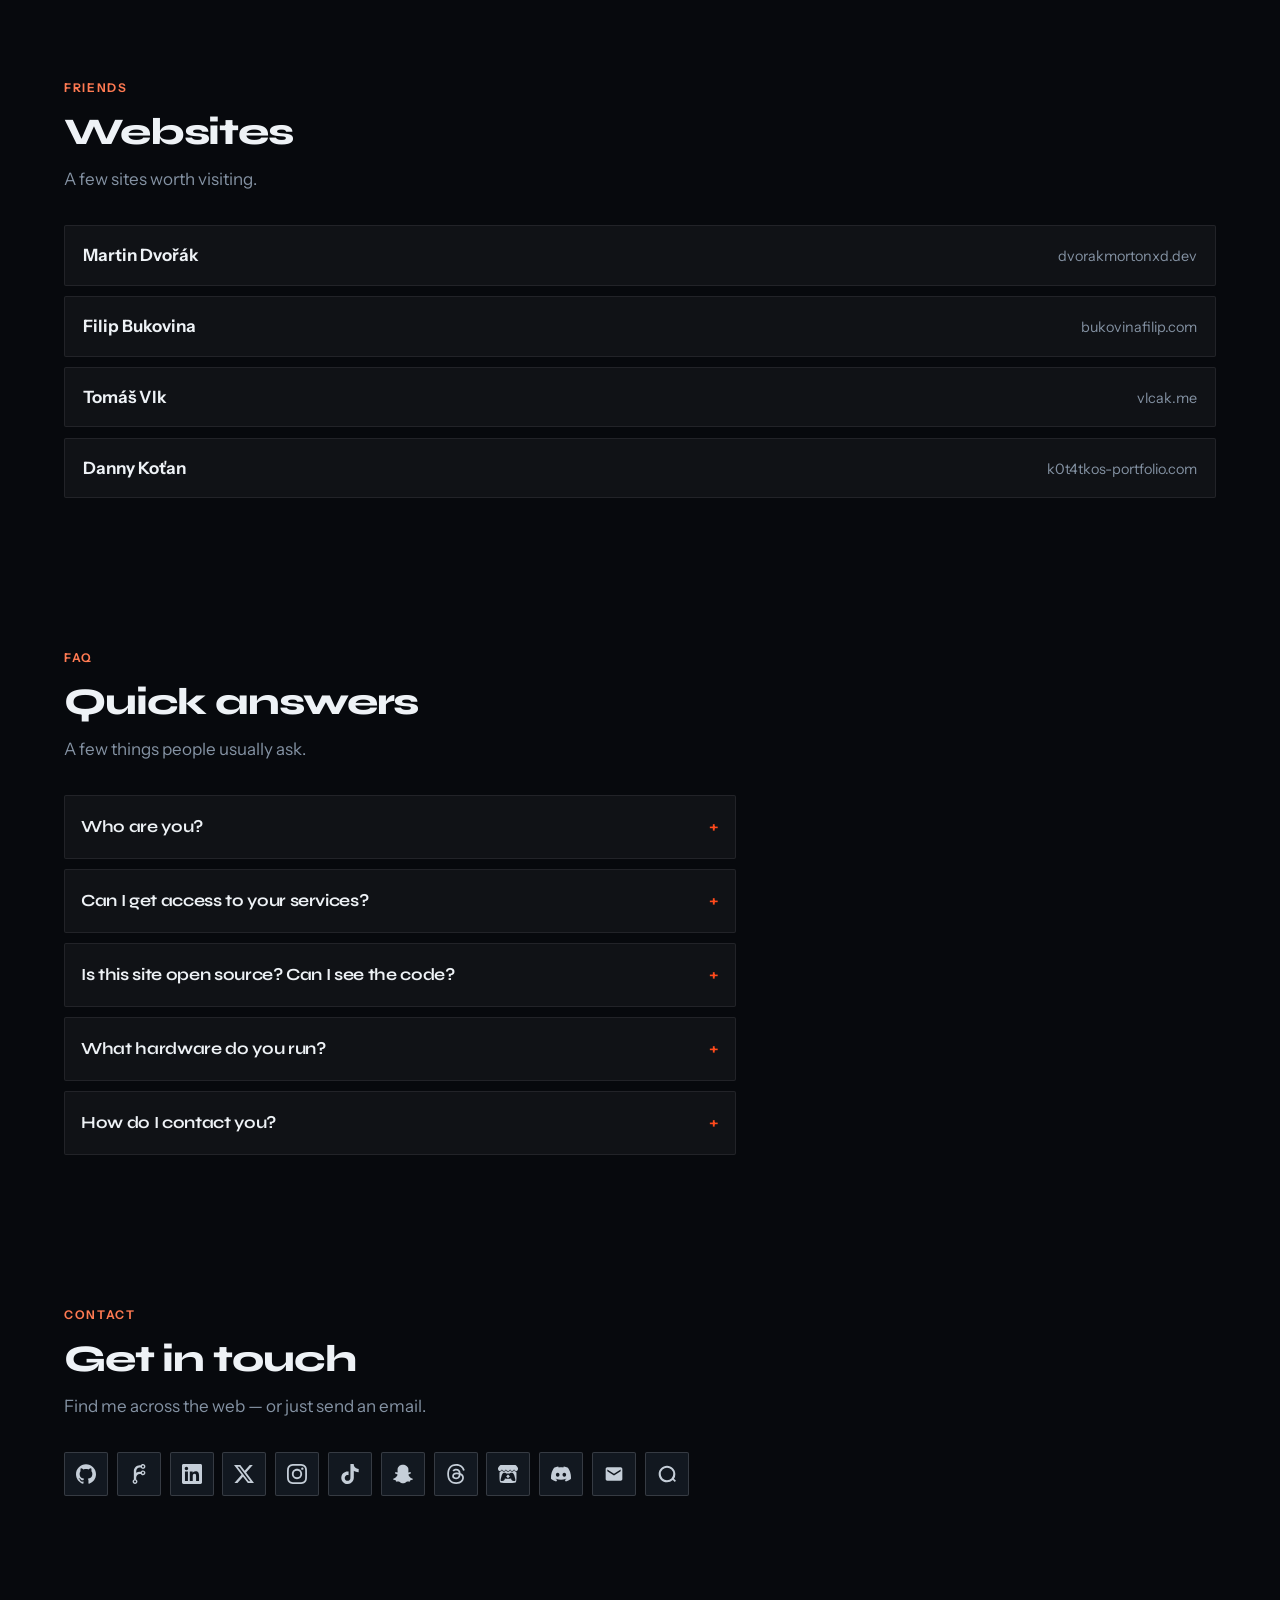
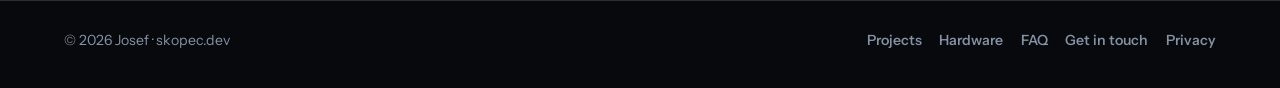
==== commit cae28f90: "Fix site on mobile and remove radar and services" ====
--- a/index.html
+++ b/index.html
@@ -34,7 +34,7 @@
       }
     })();
   </script>
-  <link rel="stylesheet" href="style.css?v=20261027">
+  <link rel="stylesheet" href="style.css?v=20261111">
   <script type="application/ld+json">
   {
     "@context": "https://schema.org",
@@ -176,67 +176,8 @@
           <span><strong>Hobby</strong> Airsoft, Gym</span>
         </div>
         <div class="hero-actions">
-          <a class="btn btn-primary" href="#services">My services</a>
-          <a class="btn btn-ghost" href="projects.html">See projects</a>
-        </div>
-      </div>
-      <div class="hero-radar-wrap">
-        <div class="hero-radar" data-radar aria-label="Homelab services radar">
-          <div class="hero-radar-rings" aria-hidden="true">
-            <span></span>
-            <span></span>
-          </div>
-          <a class="radar-node radar-node-core" style="--x: 50%; --y: 50%;" href="https://10.0.0.200:8006" target="_blank" rel="noopener noreferrer"
-             data-name="Proxmox" data-role="Virtual machines · 10.0.0.200">
-            <span class="radar-dot"></span>
-            <span class="radar-label">Proxmox</span>
-          </a>
-          <a class="radar-node" style="--x: 64.6%; --y: 37.8%;" href="https://jelly.skopec.dev" target="_blank" rel="noopener noreferrer"
-             data-name="Jellyfin" data-role="Movies &amp; TV · jelly.skopec.dev">
-            <span class="radar-dot"></span>
-            <span class="radar-label">Jellyfin</span>
-          </a>
-          <a class="radar-node" style="--x: 31.1%; --y: 51.7%;" href="http://10.0.0.106:3000" target="_blank" rel="noopener noreferrer"
-             data-name="Ollama" data-role="Local AI · 10.0.0.106:3000">
-            <span class="radar-dot"></span>
-            <span class="radar-label">Ollama</span>
-          </a>
-          <a class="radar-node" style="--x: 54.9%; --y: 68.4%;" href="http://10.0.0.100/admin" target="_blank" rel="noopener noreferrer"
-             data-name="Pi-hole" data-role="DNS &amp; ad blocking · 10.0.0.100">
-            <span class="radar-dot"></span>
-            <span class="radar-label">Pi-hole</span>
-          </a>
-          <a class="radar-node" style="--x: 34%; --y: 20%;" href="http://10.0.0.111:22300" target="_blank" rel="noopener noreferrer"
-             data-name="Joplin" data-role="Notes · 10.0.0.111:22300">
-            <span class="radar-dot"></span>
-            <span class="radar-label">Joplin</span>
-          </a>
-          <a class="radar-node" style="--x: 83%; --y: 41.8%;" href="http://10.0.0.109:2283" target="_blank" rel="noopener noreferrer"
-             data-name="Immich" data-role="Photos · 10.0.0.109:2283">
-            <span class="radar-dot"></span>
-            <span class="radar-label">Immich</span>
-          </a>
-          <a class="radar-node" style="--x: 76%; --y: 71.9%;" href="http://10.0.0.103:4533" target="_blank" rel="noopener noreferrer"
-             data-name="Navidrome" data-role="Music · 10.0.0.103:4533">
-            <span class="radar-dot"></span>
-            <span class="radar-label">Navidrome</span>
-          </a>
-          <a class="radar-node" style="--x: 30.5%; --y: 77.9%;" href="http://10.0.0.104:8080" target="_blank" rel="noopener noreferrer"
-             data-name="SearXNG" data-role="Search · 10.0.0.104:8080">
-            <span class="radar-dot"></span>
-            <span class="radar-label">SearXNG</span>
-          </a>
-          <a class="radar-node" style="--x: 20.6%; --y: 33%;" href="http://10.0.0.107:3000" target="_blank" rel="noopener noreferrer"
-             data-name="ConvertX" data-role="File conversion · 10.0.0.107:3000">
-            <span class="radar-dot"></span>
-            <span class="radar-label">ConvertX</span>
-          </a>
-        </div>
-        <div class="radar-hud" data-radar-hud aria-live="polite">
-          <span class="radar-hud-dot" aria-hidden="true"></span>
-          <span class="radar-hud-name" data-radar-name>Homelab</span>
-          <span class="radar-hud-sep" aria-hidden="true">·</span>
-          <span class="radar-hud-role" data-radar-role>Proxmox VE — 9+ services online</span>
+          <a class="btn btn-primary" href="projects.html">See projects</a>
+          <a class="btn btn-ghost" href="hardware.html">My hardware</a>
         </div>
       </div>
     </section>
@@ -292,97 +233,6 @@
       </div>
     </section>
 
-    <section class="section" id="services" aria-labelledby="services-title">
-      <div class="wrap reveal">
-        <p class="section-label">Self-hosted</p>
-        <h2 id="services-title">Services</h2>
-        <p class="section-lead">Things I run on my lab — open a service if you’re on my network, or if you have my Tailscale.</p>
-        <ul class="service-list">
-          <li>
-            <a href="https://10.0.0.200:8006" target="_blank" rel="noopener noreferrer">
-              <span class="service-name">Proxmox</span>
-              <span class="service-host">Virtual machines</span>
-              <span class="service-arrow" aria-hidden="true">→</span>
-            </a>
-          </li>
-          <li>
-            <a href="https://jelly.skopec.dev" target="_blank" rel="noopener noreferrer">
-              <span class="service-name">Jellyfin</span>
-              <span class="service-host">Movies &amp; TV</span>
-              <span class="service-arrow" aria-hidden="true">→</span>
-            </a>
-          </li>
-          <li>
-            <a href="http://10.0.0.103:4533" target="_blank" rel="noopener noreferrer">
-              <span class="service-name">Navidrome</span>
-              <span class="service-host">Music</span>
-              <span class="service-arrow" aria-hidden="true">→</span>
-            </a>
-          </li>
-          <li>
-            <a href="http://10.0.0.106:3000" target="_blank" rel="noopener noreferrer">
-              <span class="service-name">Ollama</span>
-              <span class="service-host">Local AI</span>
-              <span class="service-arrow" aria-hidden="true">→</span>
-            </a>
-          </li>
-          <li>
-            <a href="http://10.0.0.104:8080" target="_blank" rel="noopener noreferrer">
-              <span class="service-name">SearXNG</span>
-              <span class="service-host">Search</span>
-              <span class="service-arrow" aria-hidden="true">→</span>
-            </a>
-          </li>
-          <li>
-            <a href="http://10.0.0.107:3000" target="_blank" rel="noopener noreferrer">
-              <span class="service-name">ConvertX</span>
-              <span class="service-host">File conversion</span>
-              <span class="service-arrow" aria-hidden="true">→</span>
-            </a>
-          </li>
-          <li>
-            <div class="service-item">
-              <span class="service-name">NAS</span>
-              <span class="service-host">Storage</span>
-            </div>
-          </li>
-          <li>
-            <a href="http://10.0.0.100/admin" target="_blank" rel="noopener noreferrer">
-              <span class="service-name">Pi-hole</span>
-              <span class="service-host">DNS &amp; ad blocking</span>
-              <span class="service-arrow" aria-hidden="true">→</span>
-            </a>
-          </li>
-          <li>
-            <a href="http://10.0.0.111:22300" target="_blank" rel="noopener noreferrer">
-              <span class="service-name">Joplin</span>
-              <span class="service-host">Notes</span>
-              <span class="service-arrow" aria-hidden="true">→</span>
-            </a>
-          </li>
-          <li>
-            <a href="http://10.0.0.109:2283" target="_blank" rel="noopener noreferrer">
-              <span class="service-name">Immich</span>
-              <span class="service-host">Photos</span>
-              <span class="service-arrow" aria-hidden="true">→</span>
-            </a>
-          </li>
-          <li>
-            <div class="service-item">
-              <span class="service-name">Cloudflare Tunnels</span>
-              <span class="service-host">Public access</span>
-            </div>
-          </li>
-          <li>
-            <div class="service-item">
-              <span class="service-name">Tailscale</span>
-              <span class="service-host">Remote access</span>
-            </div>
-          </li>
-        </ul>
-      </div>
-    </section>
-
     <section class="section" id="friends" aria-labelledby="friends-title">
       <div class="wrap reveal">
         <p class="section-label">Friends</p>
@@ -507,6 +357,6 @@
     </div>
   </footer>
 
-  <script src="script.js?v=20261027" defer></script>
+  <script src="script.js?v=20261111" defer></script>
 </body>
 </html>
--- a/style.css
+++ b/style.css
@@ -309,6 +309,7 @@
 .hero {
   position: relative;
   display: grid;
+  grid-template-columns: minmax(0, 1fr);
   align-items: center;
   gap: 2.5rem;
   padding: 2.75rem 0 3.5rem;
@@ -319,210 +320,6 @@
   position: relative;
   z-index: 1;
   max-width: 42rem;
-}
-
-.hero-radar-wrap {
-  display: flex;
-  flex-direction: column;
-  align-items: center;
-  gap: 0.85rem;
-  position: relative;
-  z-index: 1;
-}
-
-.hero-radar {
-  --radar-angle: 210deg;
-  position: relative;
-  width: min(100%, 23rem);
-  aspect-ratio: 1;
-  border-radius: 50%;
-  background-color: rgba(12, 16, 24, 0.65);
-  background-image:
-    radial-gradient(circle at 35% 35%, var(--sheen), transparent 60%),
-    conic-gradient(from var(--radar-angle) at 50% 50%, transparent 0 52%, var(--glow) 72%, transparent 100%);
-  border: 1px solid var(--line-strong);
-  box-shadow:
-    inset 0 0 40px rgba(7, 9, 13, 0.5),
-    0 20px 50px -20px rgba(0, 0, 0, 0.65);
-  transition: border-color 0.3s var(--ease), box-shadow 0.3s var(--ease);
-}
-
-:root[data-theme="light"] .hero-radar {
-  background-color: rgba(255, 255, 255, 0.65);
-  box-shadow:
-    inset 0 0 36px rgba(17, 21, 28, 0.04),
-    0 20px 45px -22px rgba(17, 21, 28, 0.14);
-}
-
-.hero-radar:hover {
-  border-color: rgba(255, 74, 28, 0.35);
-}
-
-.hero-radar-rings {
-  position: absolute;
-  inset: 0;
-  border-radius: 50%;
-  pointer-events: none;
-}
-
-.hero-radar-rings::before,
-.hero-radar-rings::after {
-  content: "";
-  position: absolute;
-  background: var(--line);
-}
-
-.hero-radar-rings::before {
-  top: 8%;
-  bottom: 8%;
-  left: 50%;
-  width: 1px;
-  transform: translateX(-50%);
-}
-
-.hero-radar-rings::after {
-  left: 8%;
-  right: 8%;
-  top: 50%;
-  height: 1px;
-  transform: translateY(-50%);
-}
-
-.hero-radar-rings span {
-  position: absolute;
-  border-radius: 50%;
-  border: 1px solid var(--line-strong);
-  opacity: 0.65;
-}
-
-.hero-radar-rings span:nth-child(1) {
-  inset: 16%;
-}
-
-.hero-radar-rings span:nth-child(2) {
-  inset: 31%;
-}
-
-.radar-node {
-  position: absolute;
-  left: var(--x);
-  top: var(--y);
-  transform: translate(-50%, -50%);
-  display: inline-flex;
-  align-items: center;
-  gap: 0.4rem;
-  padding: 0.22rem 0.5rem 0.22rem 0.38rem;
-  border-radius: 999px;
-  text-decoration: none;
-  color: var(--ink-soft);
-  font-size: 0.76rem;
-  font-weight: 560;
-  letter-spacing: 0.01em;
-  line-height: 1;
-  white-space: nowrap;
-  background: rgba(7, 9, 13, 0.65);
-  border: 1px solid var(--line);
-  backdrop-filter: blur(6px);
-  transition:
-    color 0.25s var(--ease),
-    border-color 0.25s var(--ease),
-    background-color 0.25s var(--ease),
-    transform 0.25s var(--ease);
-}
-
-:root[data-theme="light"] .radar-node {
-  background: rgba(246, 247, 249, 0.78);
-}
-
-.radar-dot {
-  width: 0.38rem;
-  height: 0.38rem;
-  border-radius: 50%;
-  background: var(--accent-ink);
-  opacity: 0.65;
-  transition: background-color 0.25s var(--ease), box-shadow 0.25s var(--ease), transform 0.25s var(--ease), opacity 0.25s var(--ease);
-}
-
-.radar-node-core {
-  color: var(--ink-soft);
-  border-color: var(--line);
-}
-
-.radar-node-core .radar-dot {
-  width: 0.45rem;
-  height: 0.45rem;
-  background: var(--accent);
-  box-shadow: 0 0 8px var(--accent);
-  opacity: 1;
-}
-
-.radar-node.is-swept {
-  color: var(--ink);
-  border-color: var(--line);
-}
-
-.radar-node.is-swept .radar-dot {
-  background: var(--accent-ink);
-  box-shadow: 0 0 10px var(--accent);
-  opacity: 1;
-}
-
-.radar-node:hover,
-.radar-node:focus-visible {
-  color: var(--ink);
-  background: var(--surface-solid);
-  border-color: var(--accent);
-  transform: translate(-50%, -50%) scale(1.06);
-  z-index: 2;
-  outline: none;
-}
-
-.radar-node:hover .radar-dot,
-.radar-node:focus-visible .radar-dot {
-  background: var(--accent);
-  box-shadow: 0 0 12px var(--accent);
-  transform: scale(1.2);
-  opacity: 1;
-}
-
-.radar-hud {
-  display: inline-flex;
-  align-items: center;
-  gap: 0.45rem;
-  padding: 0.35rem 0.75rem;
-  font-size: 0.78rem;
-  color: var(--muted);
-  background: var(--surface);
-  border: 1px solid var(--line);
-  border-radius: 999px;
-}
-
-.radar-hud-dot {
-  width: 0.4rem;
-  height: 0.4rem;
-  border-radius: 50%;
-  background: var(--accent);
-  box-shadow: 0 0 8px var(--accent);
-}
-
-.radar-hud-name {
-  color: var(--ink);
-  font-weight: 650;
-}
-
-.radar-hud-sep {
-  opacity: 0.5;
-}
-
-@media (min-width: 900px) {
-  .hero {
-    grid-template-columns: minmax(0, 1.35fr) minmax(18rem, 1fr);
-    gap: clamp(2rem, 4vw, 4rem);
-  }
-
-  .hero-radar {
-    width: clamp(19rem, 27vw, 24.5rem);
-  }
 }
 
 .hero-about-title {
@@ -809,92 +606,6 @@
   }
 }
 
-/* —— Services —— */
-.service-list {
-  list-style: none;
-  margin: 0;
-  padding: 0;
-  display: grid;
-  gap: 0;
-  border-top: 1px solid var(--line-strong);
-}
-
-.service-list a,
-.service-item {
-  display: grid;
-  grid-template-columns: minmax(0, 1fr) auto;
-  grid-template-rows: auto auto;
-  align-items: center;
-  column-gap: 1rem;
-  row-gap: 0.15rem;
-  padding: 1.1rem 0.15rem;
-  text-decoration: none;
-  border-bottom: 1px solid var(--line);
-  transition: padding-left 0.25s var(--ease), color 0.2s var(--ease);
-}
-
-.service-list a:hover {
-  padding-left: 0.65rem;
-  color: var(--accent-ink);
-}
-
-.service-name {
-  grid-column: 1;
-  grid-row: 1;
-  font-family: var(--font-display);
-  font-weight: 700;
-  font-size: 1.2rem;
-  letter-spacing: -0.02em;
-}
-
-.service-host {
-  grid-column: 1;
-  grid-row: 2;
-  font-size: 0.9rem;
-  color: var(--muted);
-}
-
-.service-list a:hover .service-host {
-  color: var(--accent-ink);
-}
-
-.service-arrow {
-  grid-column: 2;
-  grid-row: 1 / span 2;
-  font-size: 1.25rem;
-  opacity: 0.35;
-  transition: opacity 0.2s var(--ease), transform 0.2s var(--ease);
-}
-
-.service-list a:hover .service-arrow {
-  opacity: 1;
-  transform: translateX(3px);
-  color: var(--accent);
-}
-
-@media (min-width: 640px) {
-  .service-list a,
-  .service-item {
-    grid-template-columns: 11rem minmax(0, 1fr) auto;
-    grid-template-rows: auto;
-  }
-
-  .service-name {
-    grid-column: 1;
-    grid-row: 1;
-  }
-
-  .service-host {
-    grid-column: 2;
-    grid-row: 1;
-  }
-
-  .service-arrow {
-    grid-column: 3;
-    grid-row: 1;
-  }
-}
-
 /* —— Friends —— */
 .friend-list {
   list-style: none;
@@ -1156,6 +867,7 @@
   margin: 0;
   padding: 0;
   display: grid;
+  grid-template-columns: minmax(0, 1fr);
   gap: 1.5rem;
 }
 
@@ -1168,6 +880,7 @@
 .project-card {
   display: flex;
   flex-direction: column;
+  min-width: 0;
   background: var(--surface);
   border: 1px solid var(--line);
   border-radius: var(--radius);
@@ -1204,6 +917,7 @@
   display: flex;
   flex-direction: column;
   flex: 1;
+  min-width: 0;
   padding: 1.5rem;
 }
 
@@ -1215,9 +929,10 @@
 
 .project-card-meta {
   display: flex;
+  flex-wrap: wrap;
   align-items: center;
   justify-content: space-between;
-  gap: 0.75rem;
+  gap: 0.35rem 0.75rem;
   margin-bottom: 0.55rem;
 }
 
@@ -2087,15 +1802,23 @@
 /* —— Hardware Showcase —— */
 .hw-overview {
   list-style: none;
-  margin: 2.25rem 0 0;
+  margin: 2rem 0 0;
   padding: 0;
   display: grid;
-  gap: 0.75rem;
+  grid-template-columns: repeat(2, minmax(0, 1fr));
+  gap: 0.65rem;
+}
+
+@media (max-width: 350px) {
+  .hw-overview {
+    grid-template-columns: minmax(0, 1fr);
+  }
 }
 
 @media (min-width: 560px) {
   .hw-overview {
-    grid-template-columns: repeat(2, minmax(0, 1fr));
+    margin-top: 2.25rem;
+    gap: 0.75rem;
   }
 }
 
@@ -2108,24 +1831,31 @@
 .hw-overview li {
   display: flex;
   flex-direction: column;
+  min-width: 0;
   gap: 0.2rem;
-  padding: 1rem 1.15rem;
+  padding: 0.85rem 0.95rem;
   background: var(--surface);
   border: 1px solid var(--line);
   border-radius: var(--radius);
 }
 
+@media (min-width: 560px) {
+  .hw-overview li {
+    padding: 1rem 1.15rem;
+  }
+}
+
 .hw-overview-label {
-  font-size: 0.7rem;
+  font-size: 0.68rem;
   font-weight: 650;
-  letter-spacing: 0.12em;
+  letter-spacing: 0.11em;
   text-transform: uppercase;
   color: var(--accent-ink);
 }
 
 .hw-overview strong {
   font-family: var(--font-display);
-  font-size: clamp(1.35rem, 2.2vw, 1.65rem);
+  font-size: clamp(1.25rem, 2.2vw, 1.65rem);
   font-weight: 750;
   letter-spacing: -0.03em;
   line-height: 1.15;
@@ -2133,7 +1863,8 @@
 }
 
 .hw-overview-sub {
-  font-size: 0.8rem;
+  font-size: 0.78rem;
+  line-height: 1.4;
   color: var(--muted);
 }
 
@@ -2142,10 +1873,18 @@
   margin: 0;
   padding: 0;
   display: grid;
-  gap: 1.75rem;
+  grid-template-columns: minmax(0, 1fr);
+  gap: 1.5rem;
+}
+
+@media (min-width: 640px) {
+  .hw-grid {
+    gap: 1.75rem;
+  }
 }
 
 .hw-card {
+  min-width: 0;
   background: var(--surface);
   border: 1px solid var(--line);
   border-radius: var(--radius);
@@ -2163,12 +1902,20 @@
 
 .hw-card-top {
   display: grid;
-  gap: 1.5rem;
-  padding: 1.5rem;
+  grid-template-columns: minmax(0, 1fr);
+  gap: 1.15rem;
+  padding: 1.15rem;
   border-bottom: 1px solid var(--line);
   background:
     radial-gradient(ellipse 70% 80% at 95% 20%, var(--glow), transparent 65%),
     radial-gradient(ellipse 60% 70% at 65% 90%, var(--glow-cool), transparent 65%);
+}
+
+@media (min-width: 560px) {
+  .hw-card-top {
+    gap: 1.5rem;
+    padding: 1.5rem;
+  }
 }
 
 @media (min-width: 820px) {
@@ -2179,19 +1926,24 @@
   }
 }
 
+.hw-card-intro {
+  min-width: 0;
+}
+
 .hw-card-intro h3 {
   margin: 0 0 0.45rem;
   font-family: var(--font-display);
-  font-size: clamp(1.45rem, 2.5vw, 1.8rem);
+  font-size: clamp(1.35rem, 2.5vw, 1.8rem);
   font-weight: 750;
   letter-spacing: -0.03em;
   line-height: 1.15;
 }
 
 .hw-card-intro p {
-  margin: 0 0 1.1rem;
+  margin: 0 0 1rem;
   color: var(--muted);
   max-width: 36rem;
+  font-size: 0.98rem;
 }
 
 .hw-card-intro .project-pills {
@@ -2202,7 +1954,7 @@
   display: flex;
   flex-wrap: wrap;
   align-items: center;
-  gap: 0.45rem 0.9rem;
+  gap: 0.4rem 0.85rem;
   margin-top: 1rem;
   padding-top: 0.85rem;
   border-top: 1px solid var(--line);
@@ -2224,6 +1976,7 @@
   display: flex;
   align-items: center;
   justify-content: center;
+  min-width: 0;
 }
 
 .hw-photo {
@@ -2245,6 +1998,7 @@
 /* Desktop fastfetch widget */
 .mock-fetch {
   width: 100%;
+  min-width: 0;
   background: #0a0d13;
   border: 1px solid var(--line-strong);
   border-radius: 4px;
@@ -2267,19 +2021,33 @@
 .mock-fetch-body {
   display: flex;
   align-items: center;
-  gap: 1rem;
-  padding: 0.85rem 1rem;
+  gap: 0.9rem;
+  padding: 0.8rem 0.9rem;
   font-size: 0.72rem;
   line-height: 1.55;
   color: #cbd5e1;
 }
 
+@media (max-width: 440px) {
+  .mock-fetch-body {
+    flex-direction: column;
+    align-items: flex-start;
+    gap: 0.65rem;
+  }
+}
+
 .fetch-ascii {
   margin: 0;
+  flex-shrink: 0;
   color: var(--accent);
   font-weight: 700;
   line-height: 1.25;
   user-select: none;
+}
+
+.fetch-lines {
+  min-width: 0;
+  overflow-wrap: anywhere;
 }
 
 .fetch-lines b {
@@ -2328,20 +2096,30 @@
 /* Laptop Apple M5 SoC widget */
 .mock-soc {
   width: 100%;
+  min-width: 0;
   display: grid;
-  grid-template-columns: 1fr 1fr;
-  gap: 0.75rem;
-  padding: 0.9rem;
+  grid-template-columns: minmax(0, 1fr);
+  gap: 0.65rem;
+  padding: 0.85rem;
   background: var(--surface-solid);
   border: 1px solid var(--line-strong);
   border-radius: 4px;
   box-shadow: 0 14px 30px rgba(0, 0, 0, 0.25);
 }
 
+@media (min-width: 520px) {
+  .mock-soc {
+    grid-template-columns: repeat(2, minmax(0, 1fr));
+    gap: 0.75rem;
+    padding: 0.9rem;
+  }
+}
+
 .mock-soc-die {
   display: flex;
   flex-direction: column;
   justify-content: space-between;
+  min-width: 0;
   padding: 0.75rem;
   background:
     radial-gradient(circle at 25% 25%, var(--glow), transparent 70%),
@@ -2369,12 +2147,12 @@
 
 .soc-blocks {
   display: grid;
-  grid-template-columns: 1fr 1fr;
+  grid-template-columns: repeat(2, minmax(0, 1fr));
   gap: 0.25rem;
 }
 
 .soc-blocks span {
-  padding: 0.18rem 0.3rem;
+  padding: 0.22rem 0.3rem;
   font-size: 0.62rem;
   font-weight: 600;
   text-align: center;
@@ -2388,6 +2166,7 @@
   display: flex;
   flex-direction: column;
   justify-content: space-between;
+  min-width: 0;
   gap: 0.45rem;
 }
 
@@ -2409,13 +2188,15 @@
 
 .soc-stat strong {
   font-size: 0.78rem;
+  line-height: 1.35;
   color: var(--ink);
 }
 
 /* Proxmox Server Unit widget */
 .mock-server-unit {
   width: 100%;
-  padding: 0.9rem 1rem;
+  min-width: 0;
+  padding: 0.85rem 0.9rem;
   background: var(--surface-solid);
   border: 1px solid var(--line-strong);
   border-radius: 4px;
@@ -2423,16 +2204,28 @@
   font-size: 0.75rem;
 }
 
+@media (min-width: 560px) {
+  .mock-server-unit {
+    padding: 0.9rem 1rem;
+  }
+}
+
 .server-unit-top {
   display: flex;
-  align-items: center;
-  gap: 0.45rem;
+  flex-wrap: wrap;
+  align-items: center;
+  gap: 0.35rem 0.45rem;
   padding-bottom: 0.55rem;
   margin-bottom: 0.65rem;
   border-bottom: 1px solid var(--line);
 }
 
+.server-unit-top .mock-status-dot {
+  flex-shrink: 0;
+}
+
 .server-unit-name {
+  min-width: 0;
   font-weight: 700;
   font-size: 0.7rem;
   letter-spacing: 0.06em;
@@ -2441,6 +2234,8 @@
 
 .server-unit-tdp {
   margin-left: auto;
+  flex-shrink: 0;
+  white-space: nowrap;
   padding: 0.1rem 0.45rem;
   font-size: 0.66rem;
   font-weight: 650;
@@ -2451,12 +2246,12 @@
 
 .server-bays {
   display: grid;
-  grid-template-columns: 1fr;
+  grid-template-columns: minmax(0, 1fr);
   gap: 0.45rem;
   margin-bottom: 0.6rem;
 }
 
-@media (min-width: 640px) {
+@media (min-width: 520px) {
   .server-bays {
     grid-template-columns: repeat(3, minmax(0, 1fr));
   }
@@ -2465,8 +2260,9 @@
 .server-bay {
   display: flex;
   flex-direction: column;
+  min-width: 0;
   gap: 0.1rem;
-  padding: 0.45rem 0.5rem;
+  padding: 0.45rem 0.55rem;
   background: var(--surface);
   border: 1px solid var(--line);
   border-radius: 2px;
@@ -2492,15 +2288,24 @@
 
 .server-mem-strip {
   display: flex;
+  flex-wrap: wrap;
   justify-content: space-between;
   align-items: center;
-  padding: 0.4rem 0.6rem;
+  gap: 0.15rem 0.75rem;
+  padding: 0.45rem 0.6rem;
   background: var(--surface);
   border: 1px solid var(--line);
   border-radius: 2px;
   font-size: 0.72rem;
 }
 
+@media (max-width: 480px) {
+  .server-mem-strip {
+    flex-direction: column;
+    align-items: flex-start;
+  }
+}
+
 .server-mem-strip span {
   font-size: 0.65rem;
   font-weight: 700;
@@ -2515,14 +2320,22 @@
 /* Mobile Phone widget */
 .mock-phone {
   width: 100%;
+  min-width: 0;
   display: grid;
-  grid-template-columns: auto 1fr;
-  gap: 0.85rem;
-  padding: 0.9rem 1rem;
+  grid-template-columns: auto minmax(0, 1fr);
+  gap: 0.75rem;
+  padding: 0.85rem 0.9rem;
   background: var(--surface-solid);
   border: 1px solid var(--line-strong);
   border-radius: 4px;
   box-shadow: 0 14px 30px rgba(0, 0, 0, 0.25);
+}
+
+@media (max-width: 420px) {
+  .mock-phone {
+    grid-template-columns: minmax(0, 1fr);
+    gap: 0.65rem;
+  }
 }
 
 .mock-phone-cam {
@@ -2537,10 +2350,23 @@
   border-radius: 6px;
 }
 
+@media (max-width: 420px) {
+  .mock-phone-cam {
+    flex-direction: row;
+    justify-content: flex-start;
+    gap: 0.6rem;
+  }
+
+  .mock-phone-cam .cam-tag {
+    margin-left: auto;
+  }
+}
+
 .cam-lens {
   display: flex;
   align-items: center;
   justify-content: center;
+  flex-shrink: 0;
   width: 1.1rem;
   height: 1.1rem;
   border-radius: 50%;
@@ -2578,12 +2404,14 @@
   display: flex;
   flex-direction: column;
   justify-content: space-between;
+  min-width: 0;
   gap: 0.4rem;
 }
 
 .mock-phone-specs > div {
   display: flex;
   flex-direction: column;
+  min-width: 0;
   padding: 0.38rem 0.55rem;
   background: var(--surface);
   border: 1px solid var(--line);
@@ -2605,9 +2433,17 @@
 /* Spec grid inside hardware card */
 .hw-spec-grid {
   margin: 0;
-  padding: 1.35rem 1.5rem 1.5rem;
+  padding: 1.15rem;
   display: grid;
-  gap: 1rem 1.75rem;
+  grid-template-columns: minmax(0, 1fr);
+  gap: 0.9rem 1.75rem;
+}
+
+@media (min-width: 560px) {
+  .hw-spec-grid {
+    padding: 1.35rem 1.5rem 1.5rem;
+    gap: 1rem 1.75rem;
+  }
 }
 
 @media (min-width: 720px) {
@@ -2619,11 +2455,19 @@
 
 .hw-spec-grid > div {
   display: grid;
-  grid-template-columns: 4.75rem minmax(0, 1fr);
-  gap: 0.75rem;
-  align-items: baseline;
+  grid-template-columns: minmax(0, 1fr);
+  gap: 0.2rem;
+  min-width: 0;
   padding-bottom: 0.85rem;
   border-bottom: 1px solid var(--line);
+}
+
+@media (min-width: 480px) {
+  .hw-spec-grid > div {
+    grid-template-columns: 4.75rem minmax(0, 1fr);
+    gap: 0.75rem;
+    align-items: baseline;
+  }
 }
 
 .hw-spec-grid > div:last-child {
@@ -2649,10 +2493,12 @@
 
 .hw-spec-grid dd {
   margin: 0;
+  min-width: 0;
   font-size: 0.9rem;
   line-height: 1.5;
   color: var(--muted);
   font-variant-numeric: tabular-nums;
+  overflow-wrap: break-word;
 }
 
 .hw-spec-grid dd strong {
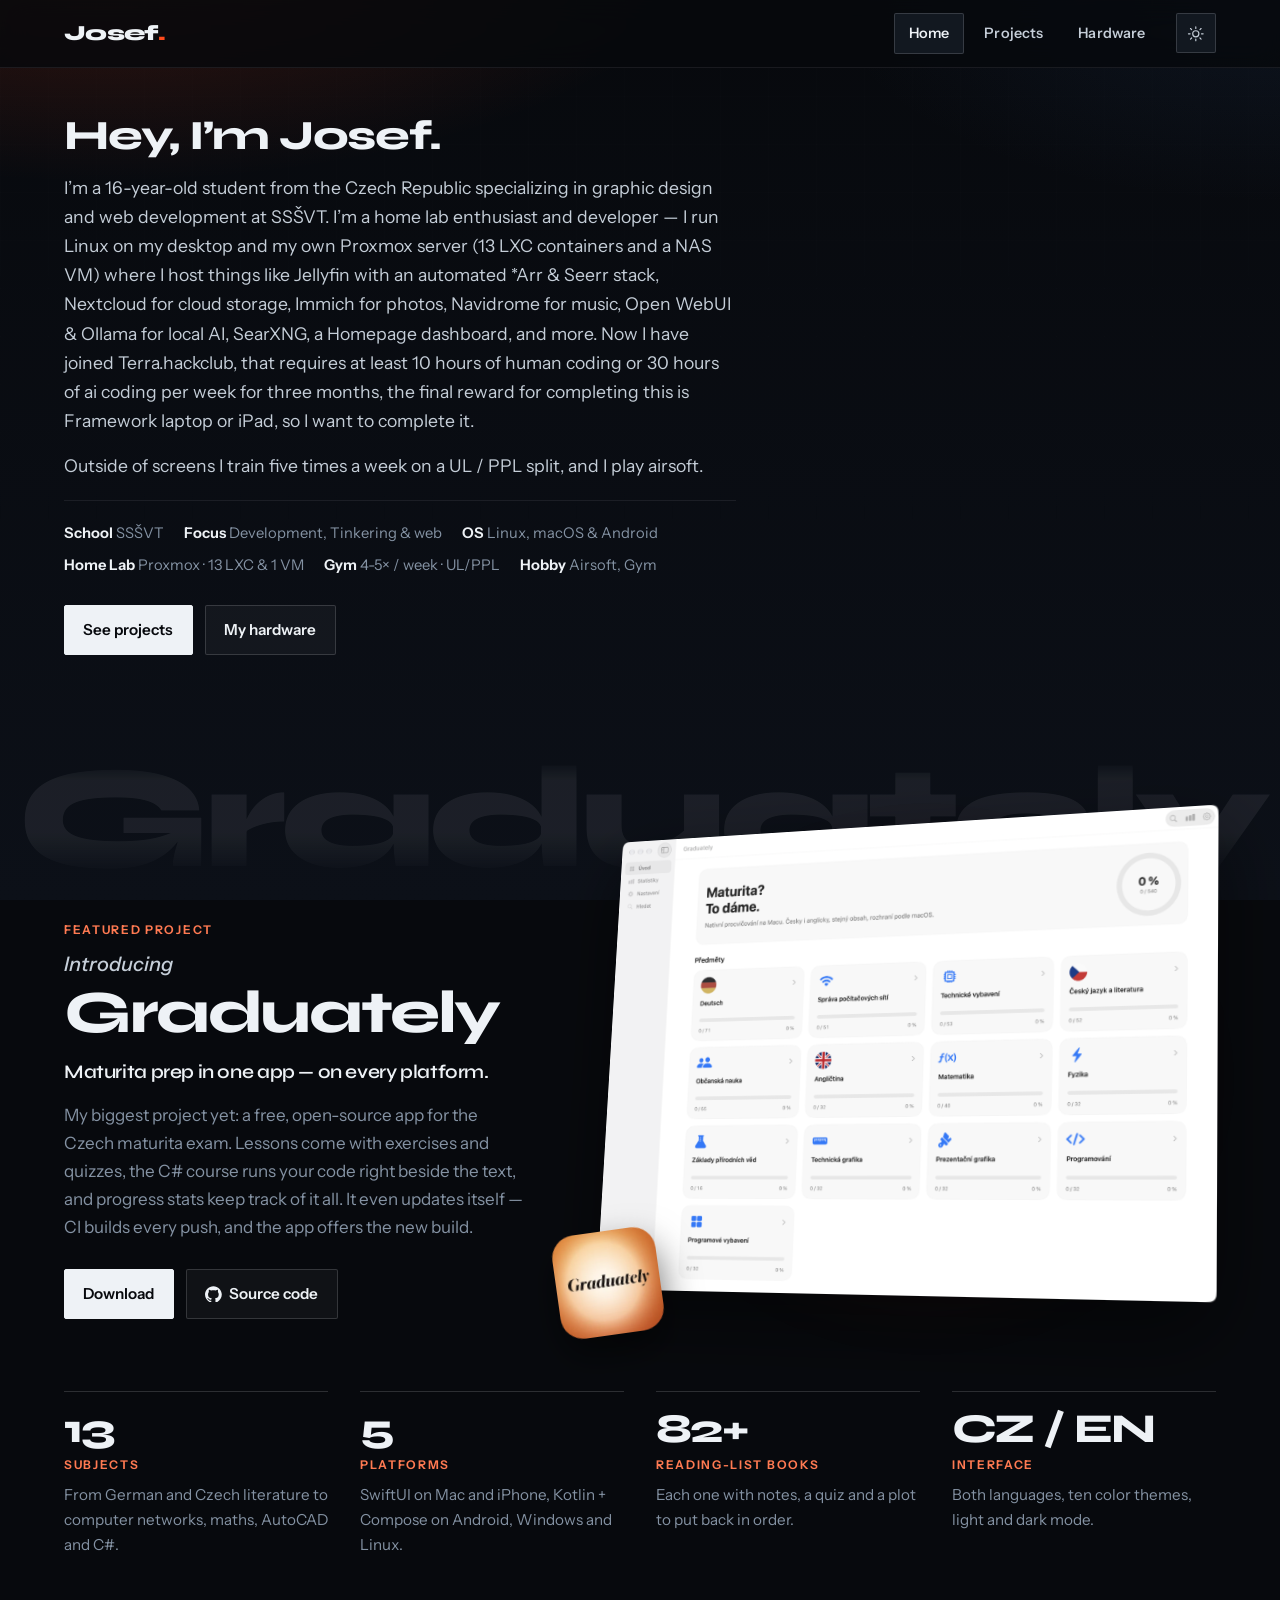
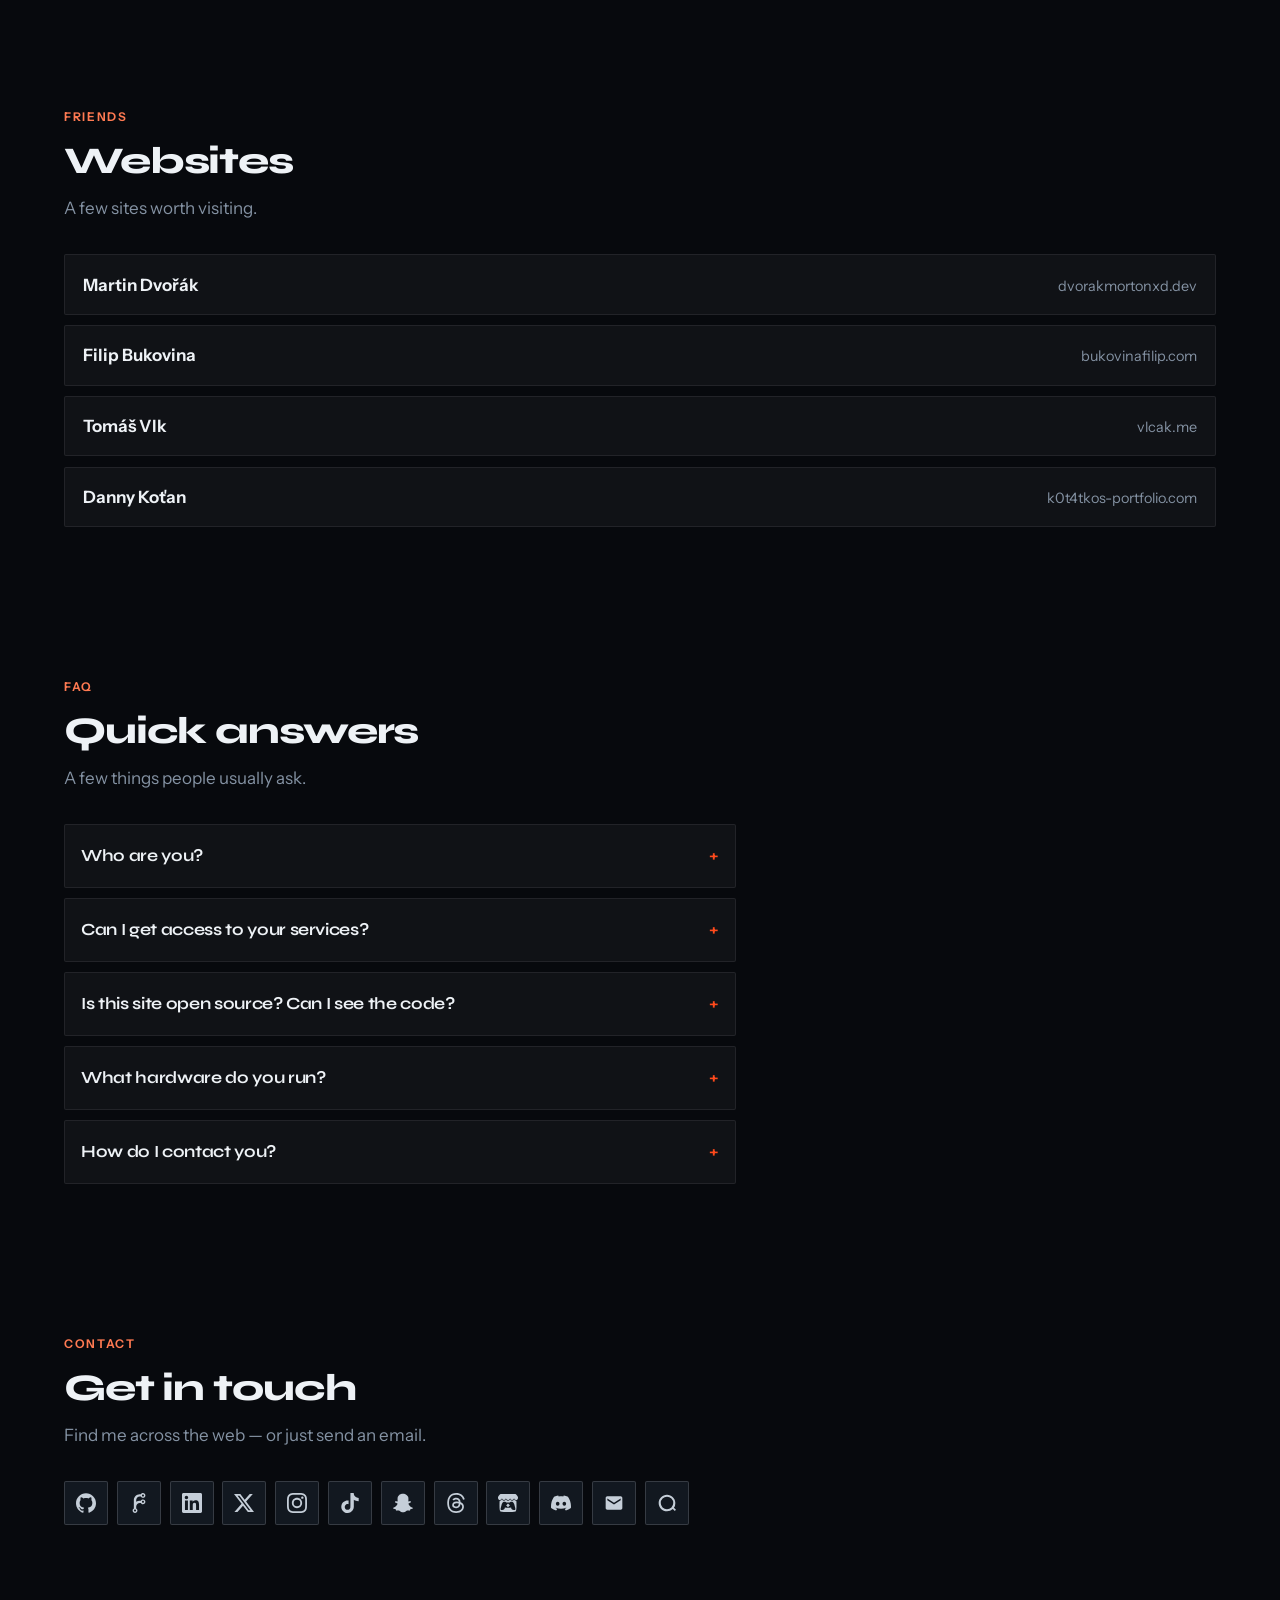
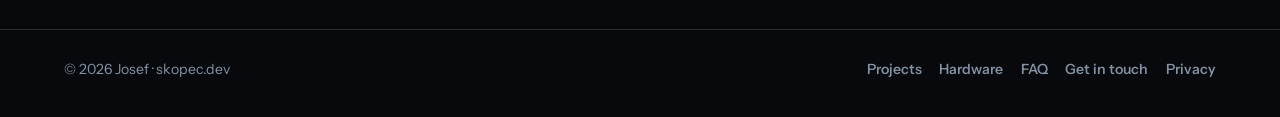
==== commit 0ecb7913: "idk" ====
--- a/index.html
+++ b/index.html
@@ -34,7 +34,7 @@
       }
     })();
   </script>
-  <link rel="stylesheet" href="style.css?v=20261111">
+  <link rel="stylesheet" href="style.css?v=20261119">
   <script type="application/ld+json">
   {
     "@context": "https://schema.org",
@@ -161,8 +161,7 @@
         <h1 id="about-title" class="hero-about-title">Hey, I’m Josef.</h1>
         <p class="about-text">
           I’m a 16-year-old student from the Czech Republic specializing in graphic design and web development at SSŠVT.
-          I’m a home lab enthusiast and developer — I run Linux on my desktop and my own Proxmox server where I host things like Jellyfin for movies and TV shows,
-          Navidrome for music, Ollama for local AI, SearXNG as a search engine, and more. Now I have joined Terra.hackclub, that requires at least 10 hours of human coding or 30 hours of ai coding per week for three months, the final reward for completing this is Framework laptop or iPad, so I want to complete it.
+          I’m a home lab enthusiast and developer — I run Linux on my desktop and my own Proxmox server (13 LXC containers and a NAS VM) where I host things like Jellyfin with an automated *Arr &amp; Seerr stack, Nextcloud for cloud storage, Immich for photos, Navidrome for music, Open WebUI &amp; Ollama for local AI, SearXNG, a Homepage dashboard, and more. Now I have joined Terra.hackclub, that requires at least 10 hours of human coding or 30 hours of ai coding per week for three months, the final reward for completing this is Framework laptop or iPad, so I want to complete it.
         </p>
         <p class="about-text">
           Outside of screens I train five times a week on a UL / PPL split, and I play airsoft.
@@ -171,7 +170,7 @@
           <span><strong>School</strong> SSŠVT</span>
           <span><strong>Focus</strong> Development, Tinkering &amp; web</span>
           <span><strong>OS</strong> Linux, macOS &amp; Android</span>
-          <span><strong>Home Lab</strong> Proxmox</span>
+          <span><strong>Home Lab</strong> Proxmox · 13 LXC &amp; 1 VM</span>
           <span><strong>Gym</strong> 4-5× / week · UL/PPL</span>
           <span><strong>Hobby</strong> Airsoft, Gym</span>
         </div>
@@ -357,6 +356,6 @@
     </div>
   </footer>
 
-  <script src="script.js?v=20261111" defer></script>
+  <script src="script.js?v=20261119" defer></script>
 </body>
 </html>
--- a/style.css
+++ b/style.css
@@ -1627,7 +1627,7 @@
 
 .mock-jobs div {
   display: grid;
-  grid-template-columns: 5.2rem auto auto 1fr;
+  grid-template-columns: 5.5rem auto auto 1fr;
   gap: 0.45rem;
   align-items: center;
   color: var(--ink-soft);
@@ -1744,6 +1744,62 @@
 .mock-photos i:nth-child(3),
 .mock-photos i:nth-child(4) {
   background: linear-gradient(145deg, #3d5a80, #121820);
+}
+
+.mock-dash-metrics {
+  display: grid;
+  grid-template-columns: repeat(3, minmax(0, 1fr));
+  gap: 0.4rem;
+  margin-bottom: 0.55rem;
+}
+
+.mock-dash-metrics div {
+  padding: 0.4rem 0.5rem;
+  background: var(--surface);
+  border: 1px solid var(--line);
+  border-radius: 2px;
+}
+
+.mock-dash-metrics strong {
+  display: block;
+  font-family: var(--font-display);
+  font-size: 0.92rem;
+  font-weight: 750;
+  line-height: 1.15;
+  color: var(--ink);
+}
+
+.mock-dash-metrics span {
+  font-size: 0.64rem;
+  text-transform: uppercase;
+  letter-spacing: 0.06em;
+  color: var(--muted);
+}
+
+.mock-dash-tiles {
+  display: grid;
+  grid-template-columns: repeat(2, minmax(0, 1fr));
+  gap: 0.35rem;
+}
+
+.mock-dash-tiles span {
+  display: flex;
+  align-items: center;
+  gap: 0.38rem;
+  padding: 0.3rem 0.5rem;
+  font-size: 0.7rem;
+  color: var(--ink-soft);
+  background: var(--surface);
+  border: 1px solid var(--line);
+  border-radius: 2px;
+}
+
+.mock-dash-tiles i {
+  width: 0.36rem;
+  height: 0.36rem;
+  border-radius: 50%;
+  background: #22c55e;
+  flex-shrink: 0;
 }
 
 .tag {
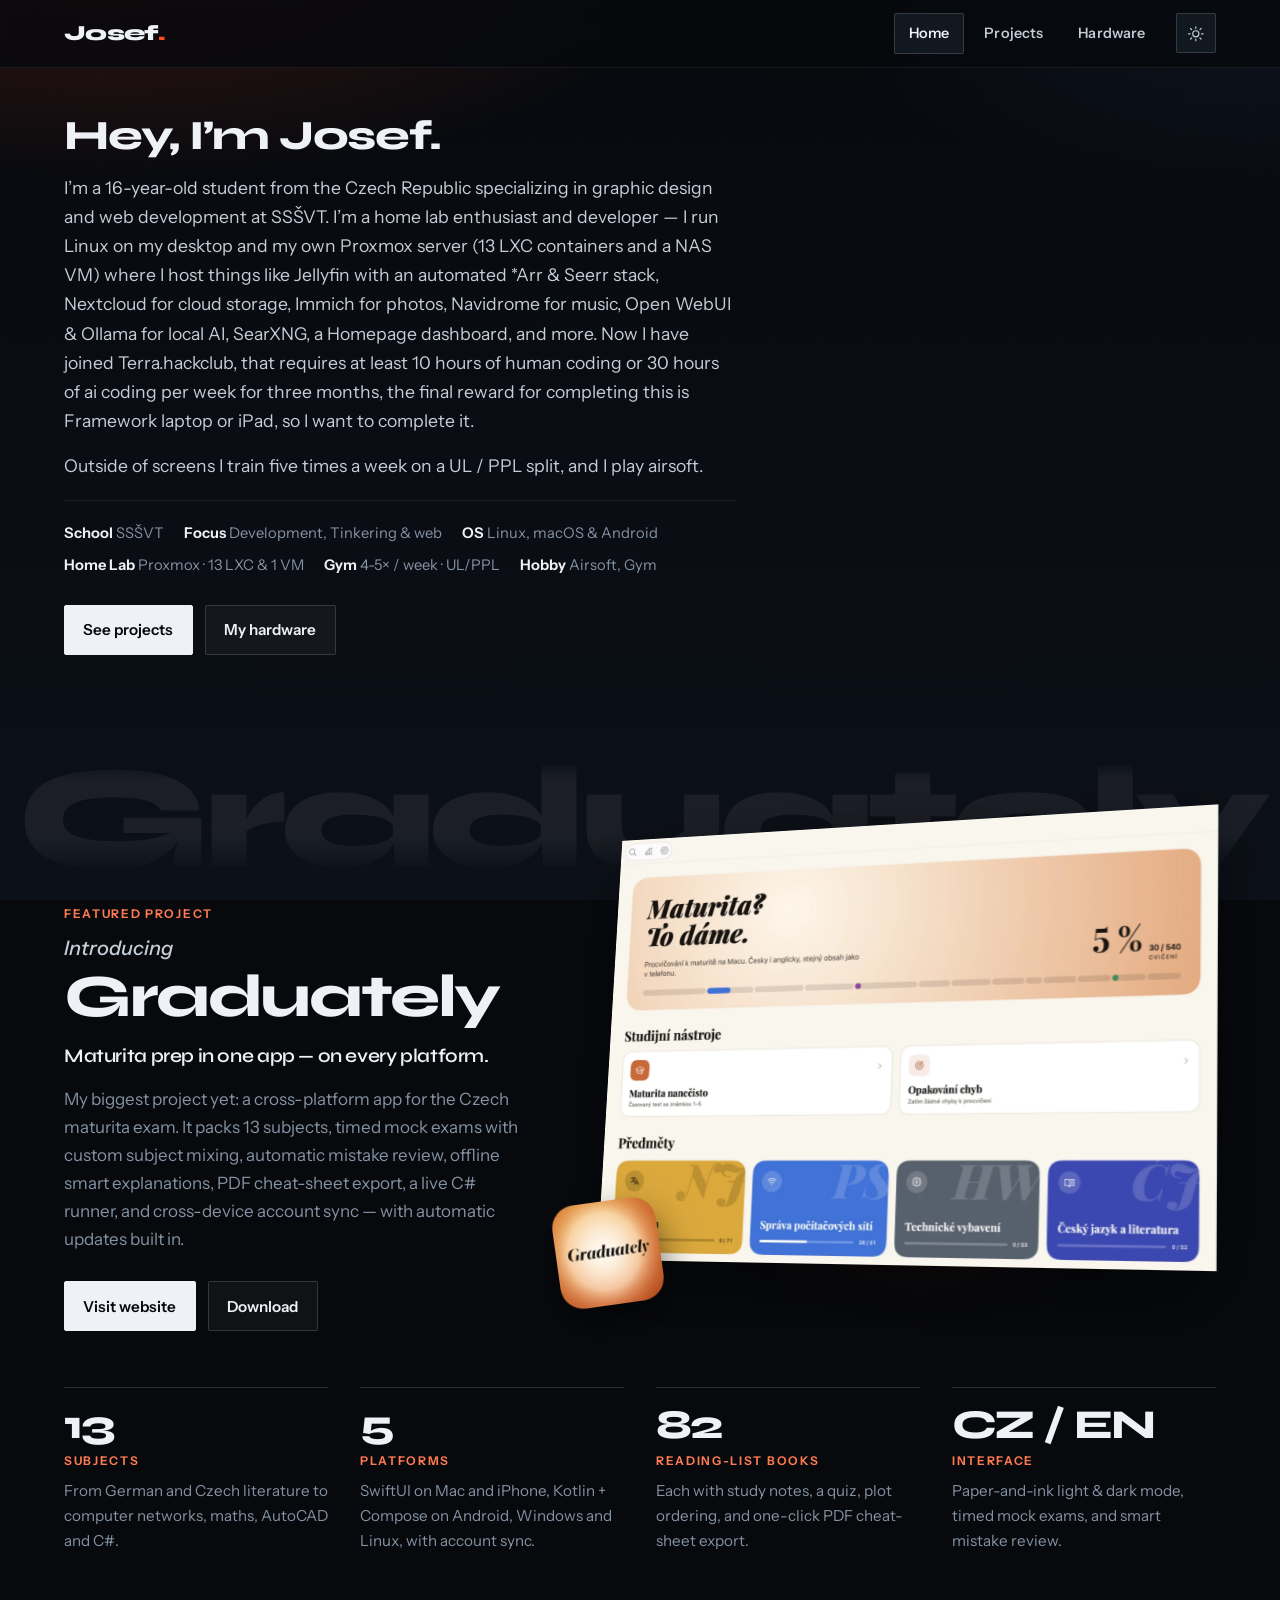
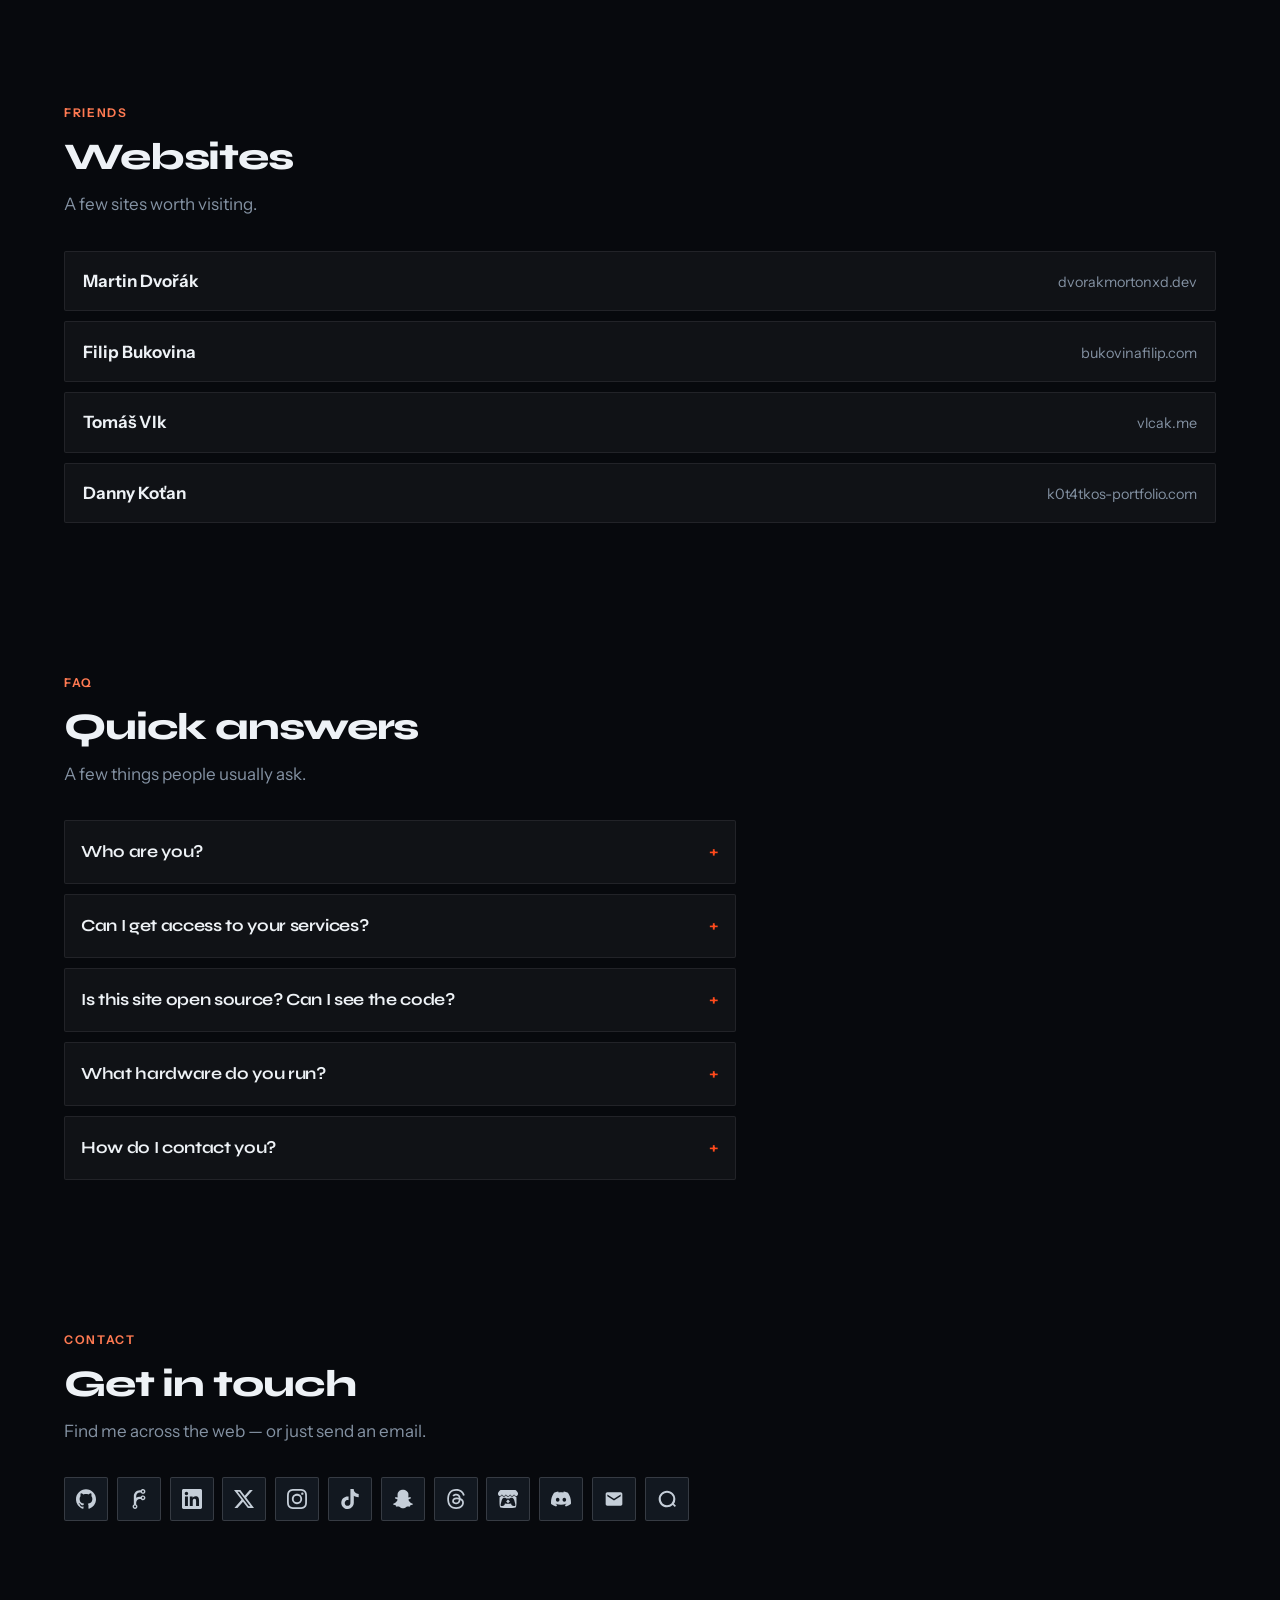
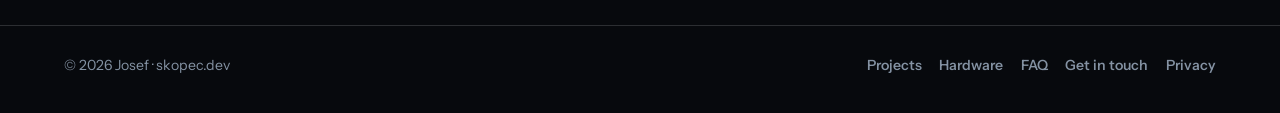
==== commit 46b263d8: "Update Graduately section: new screenshot, features and links" ====
--- a/index.html
+++ b/index.html
@@ -193,21 +193,20 @@
             </h2>
             <p class="feature-tagline">Maturita prep in one app — on every platform.</p>
             <p class="feature-text">
-              My biggest project yet: a free, open-source app for the Czech maturita exam. Lessons come with exercises and quizzes,
-              the C# course runs your code right beside the text, and progress stats keep track of it all.
-              It even updates itself — CI builds every push, and the app offers the new build.
+              My biggest project yet: a cross-platform app for the Czech maturita exam. It packs 13 subjects, timed mock exams
+              with custom subject mixing, automatic mistake review, offline smart explanations, PDF cheat-sheet export, a live
+              C# runner, and cross-device account sync — with automatic updates built in.
             </p>
             <div class="feature-actions">
-              <a class="btn btn-primary" href="https://github.com/pepaskopec-blip/Graduately#install" target="_blank" rel="noopener noreferrer">Download</a>
-              <a class="btn btn-ghost" href="https://github.com/pepaskopec-blip/Graduately" target="_blank" rel="noopener noreferrer">
-                <svg viewBox="0 0 24 24" aria-hidden="true"><path d="M12 .297c-6.63 0-12 5.373-12 12 0 5.303 3.438 9.8 8.205 11.385.6.113.82-.258.82-.577 0-.285-.01-1.04-.015-2.04-3.338.724-4.042-1.61-4.042-1.61C4.422 18.07 3.633 17.7 3.633 17.7c-1.087-.744.084-.729.084-.729 1.205.084 1.838 1.236 1.838 1.236 1.07 1.835 2.809 1.305 3.495.998.108-.776.417-1.305.76-1.605-2.665-.3-5.466-1.332-5.466-5.93 0-1.31.465-2.38 1.235-3.22-.135-.303-.54-1.523.105-3.176 0 0 1.005-.322 3.3 1.23.96-.267 1.98-.399 3-.405 1.02.006 2.04.138 3 .405 2.28-1.552 3.285-1.23 3.285-1.23.645 1.653.24 2.873.12 3.176.765.84 1.23 1.91 1.23 3.22 0 4.61-2.805 5.625-5.475 5.92.42.36.81 1.096.81 2.22 0 1.606-.015 2.896-.015 3.286 0 .315.21.69.825.57C20.565 22.092 24 17.592 24 12.297c0-6.627-5.373-12-12-12"/></svg>
-                Source code
+              <a class="btn btn-primary" href="https://graduately.skopec.dev" target="_blank" rel="noopener noreferrer">Visit website</a>
+              <a class="btn btn-ghost" href="https://github.com/pepaskopec-blip/Graduately-releases" target="_blank" rel="noopener noreferrer">
+                Download
               </a>
             </div>
           </div>
           <div class="feature-media">
-            <img class="feature-window" src="graduately-home.webp" width="1600" height="1199" loading="lazy" decoding="async"
-              alt="The Graduately welcome screen on a Mac, with overall progress and the grid of subjects.">
+            <img class="feature-window" src="graduately-home.webp" width="1600" height="1126" loading="lazy" decoding="async"
+              alt="The Graduately welcome screen on a Mac, with study tools, progress bar, and colorful subject cards.">
             <img class="feature-icon" src="graduately-icon.webp" width="256" height="256" loading="lazy" decoding="async" alt="">
           </div>
         </div>
@@ -218,15 +217,15 @@
           </li>
           <li>
             <h3><strong>5</strong> platforms</h3>
-            <p>SwiftUI on Mac and iPhone, Kotlin + Compose on Android, Windows and Linux.</p>
-          </li>
-          <li>
-            <h3><strong>82+</strong> reading-list books</h3>
-            <p>Each one with notes, a quiz and a plot to put back in order.</p>
+            <p>SwiftUI on Mac and iPhone, Kotlin + Compose on Android, Windows and Linux, with account sync.</p>
+          </li>
+          <li>
+            <h3><strong>82</strong> reading-list books</h3>
+            <p>Each with study notes, a quiz, plot ordering, and one-click PDF cheat-sheet export.</p>
           </li>
           <li>
             <h3><strong>CZ / EN</strong> interface</h3>
-            <p>Both languages, ten color themes, light and dark mode.</p>
+            <p>Paper-and-ink light &amp; dark mode, timed mock exams, and smart mistake review.</p>
           </li>
         </ul>
       </div>
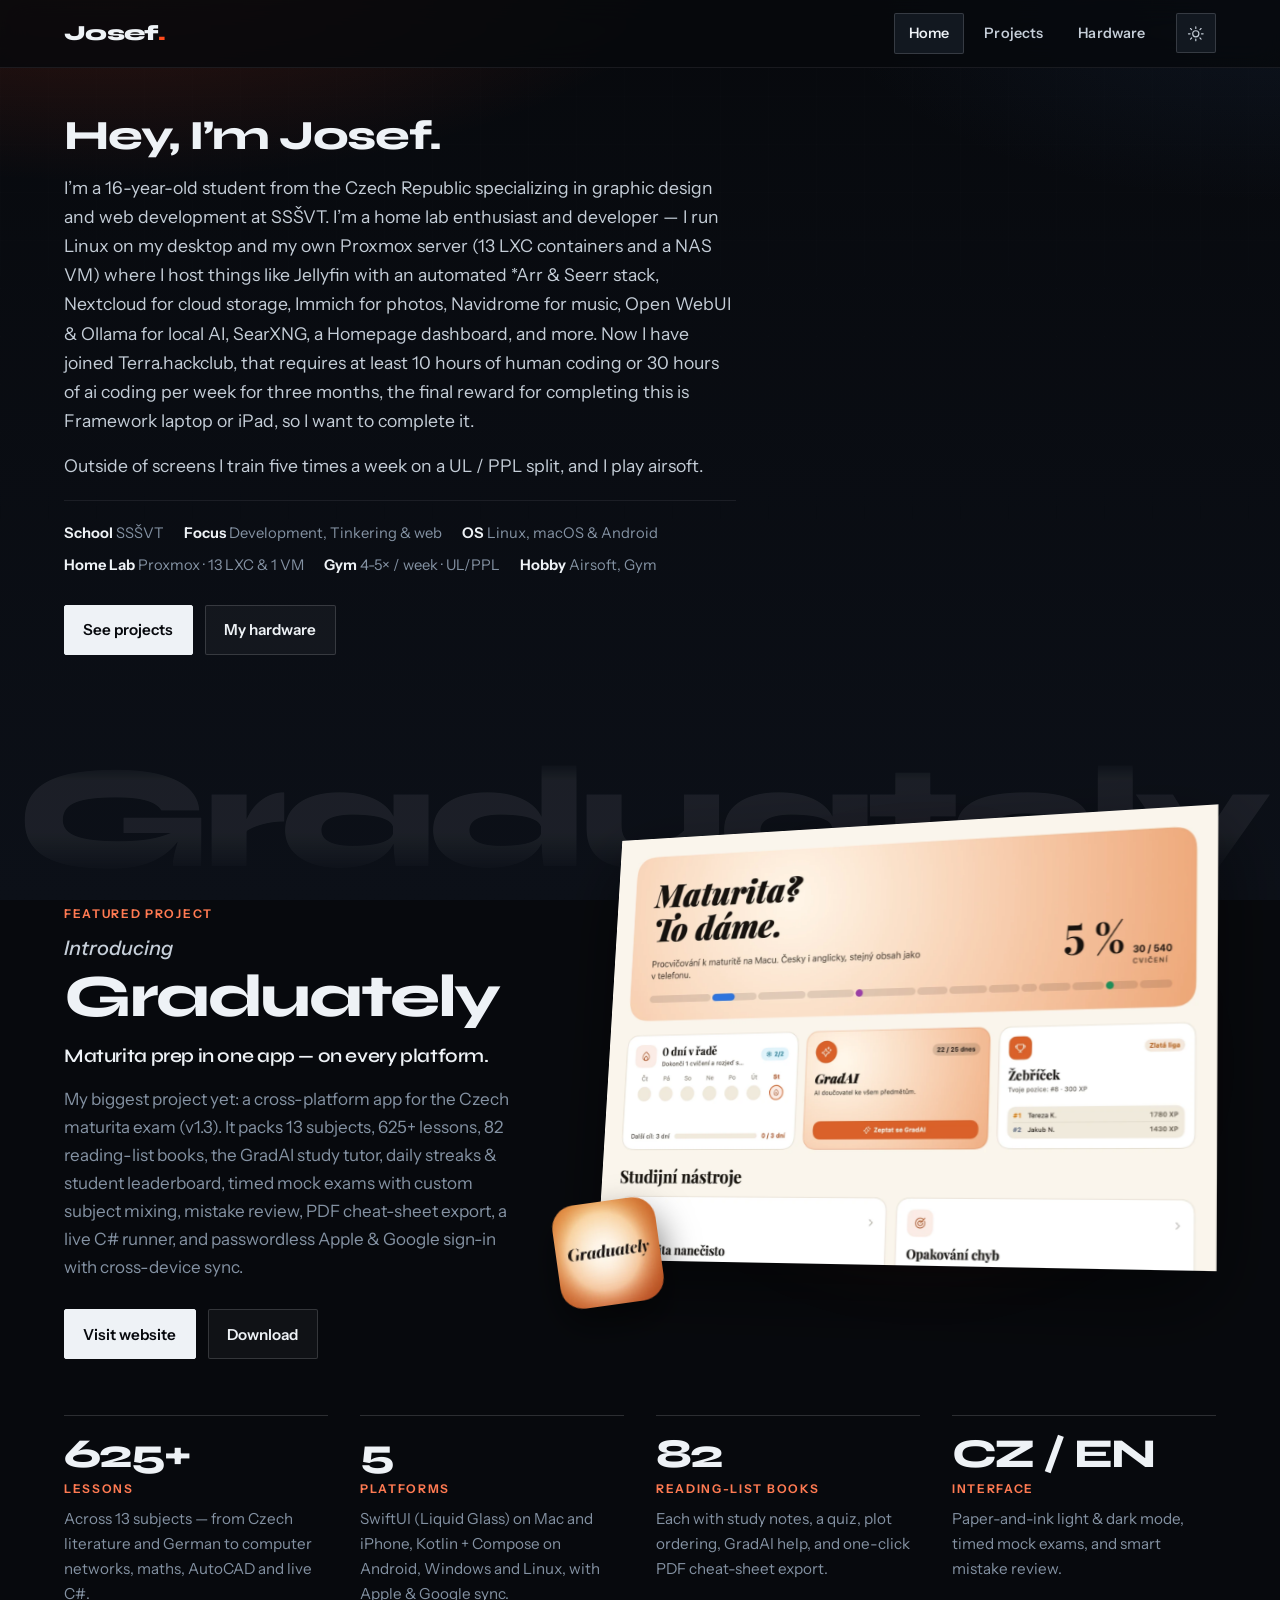
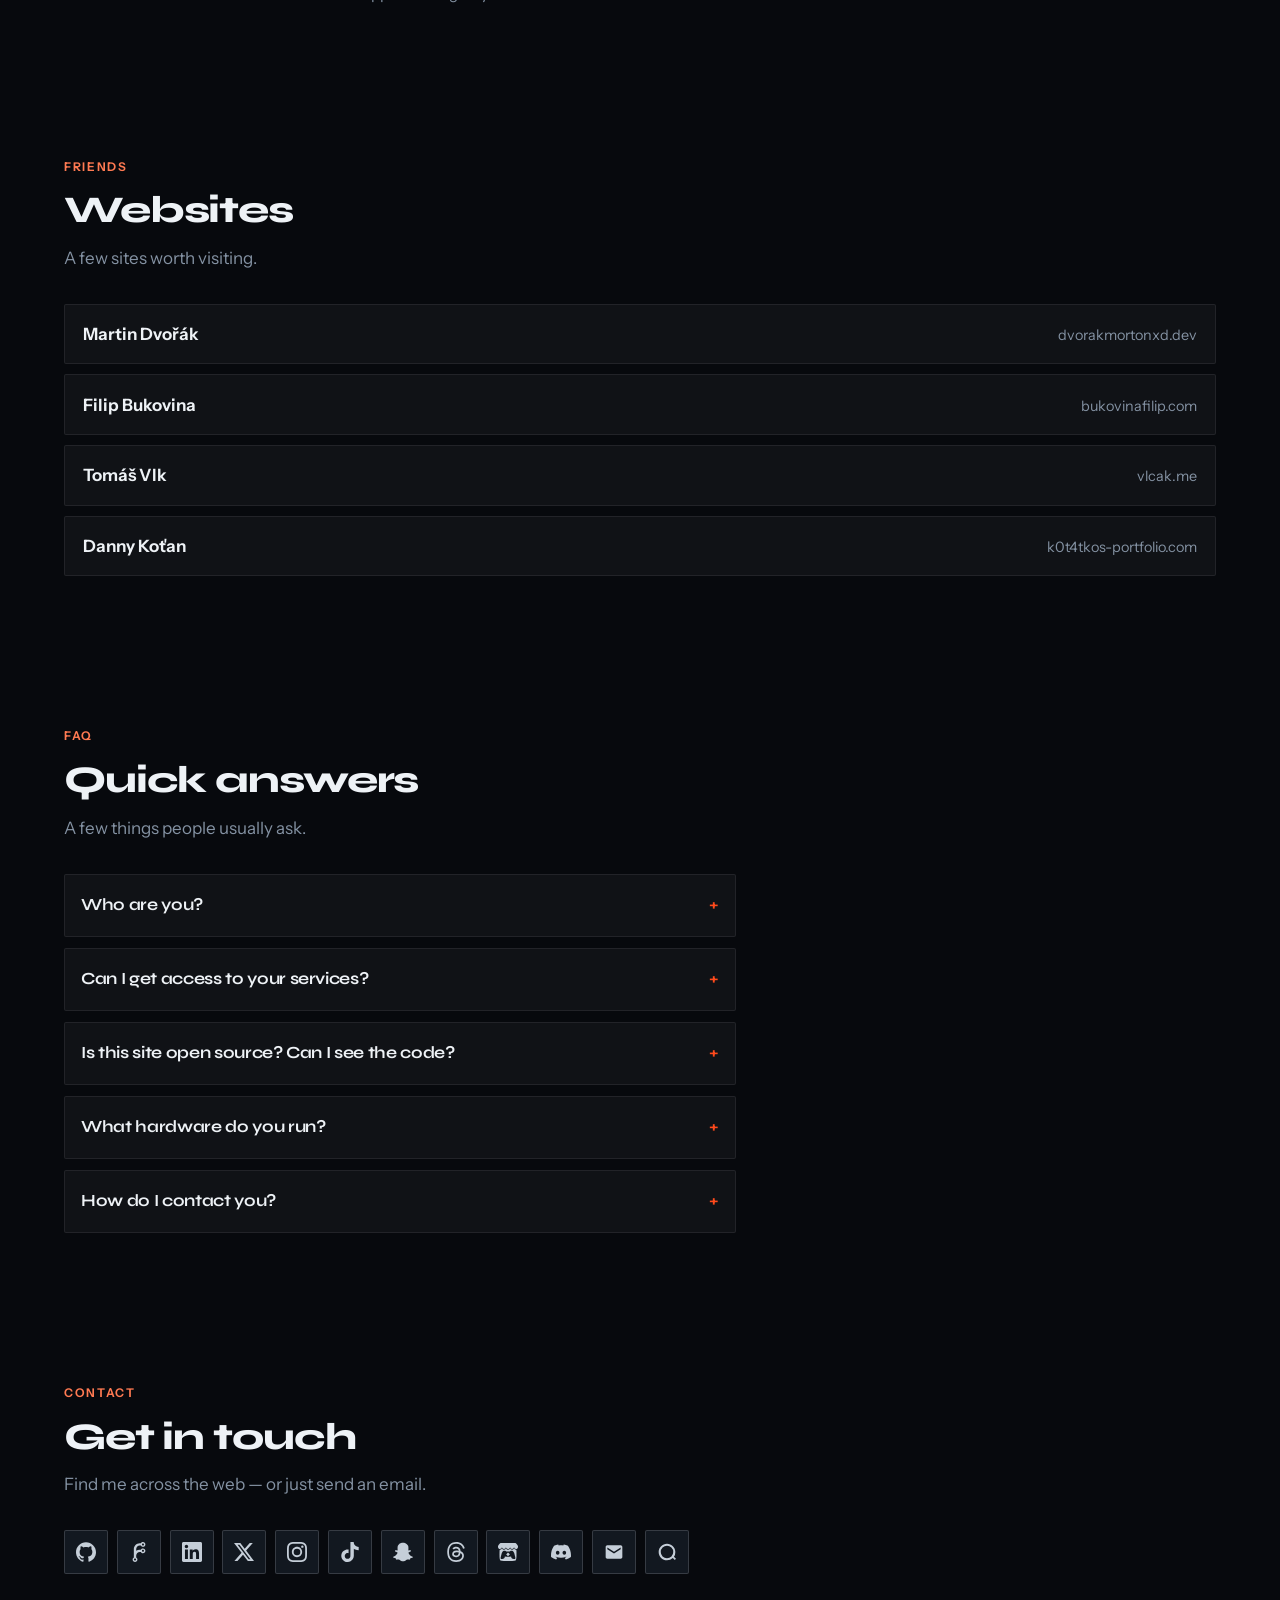
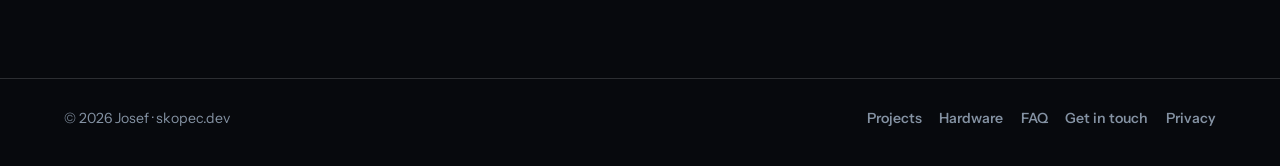
==== commit 3f67c999: "Update Graduately section to v1.3 with new Retina screenshot, GradAI, streaks, leaderboard & Apple/G" ====
--- a/index.html
+++ b/index.html
@@ -193,9 +193,10 @@
             </h2>
             <p class="feature-tagline">Maturita prep in one app — on every platform.</p>
             <p class="feature-text">
-              My biggest project yet: a cross-platform app for the Czech maturita exam. It packs 13 subjects, timed mock exams
-              with custom subject mixing, automatic mistake review, offline smart explanations, PDF cheat-sheet export, a live
-              C# runner, and cross-device account sync — with automatic updates built in.
+              My biggest project yet: a cross-platform app for the Czech maturita exam (v1.3). It packs 13 subjects, 625+ lessons,
+              82 reading-list books, the GradAI study tutor, daily streaks &amp; student leaderboard, timed mock exams with custom
+              subject mixing, mistake review, PDF cheat-sheet export, a live C# runner, and passwordless Apple &amp; Google sign-in
+              with cross-device sync.
             </p>
             <div class="feature-actions">
               <a class="btn btn-primary" href="https://graduately.skopec.dev" target="_blank" rel="noopener noreferrer">Visit website</a>
@@ -206,22 +207,22 @@
           </div>
           <div class="feature-media">
             <img class="feature-window" src="graduately-home.webp" width="1600" height="1126" loading="lazy" decoding="async"
-              alt="The Graduately welcome screen on a Mac, with study tools, progress bar, and colorful subject cards.">
+              alt="The Graduately 1.3 welcome screen on a Mac, with daily streak, GradAI tutor, leaderboard, and study tools.">
             <img class="feature-icon" src="graduately-icon.webp" width="256" height="256" loading="lazy" decoding="async" alt="">
           </div>
         </div>
         <ul class="feature-stats">
           <li>
-            <h3><strong>13</strong> subjects</h3>
-            <p>From German and Czech literature to computer networks, maths, AutoCAD and C#.</p>
+            <h3><strong>625+</strong> lessons</h3>
+            <p>Across 13 subjects — from Czech literature and German to computer networks, maths, AutoCAD and live C#.</p>
           </li>
           <li>
             <h3><strong>5</strong> platforms</h3>
-            <p>SwiftUI on Mac and iPhone, Kotlin + Compose on Android, Windows and Linux, with account sync.</p>
+            <p>SwiftUI (Liquid Glass) on Mac and iPhone, Kotlin + Compose on Android, Windows and Linux, with Apple &amp; Google sync.</p>
           </li>
           <li>
             <h3><strong>82</strong> reading-list books</h3>
-            <p>Each with study notes, a quiz, plot ordering, and one-click PDF cheat-sheet export.</p>
+            <p>Each with study notes, a quiz, plot ordering, GradAI help, and one-click PDF cheat-sheet export.</p>
           </li>
           <li>
             <h3><strong>CZ / EN</strong> interface</h3>
